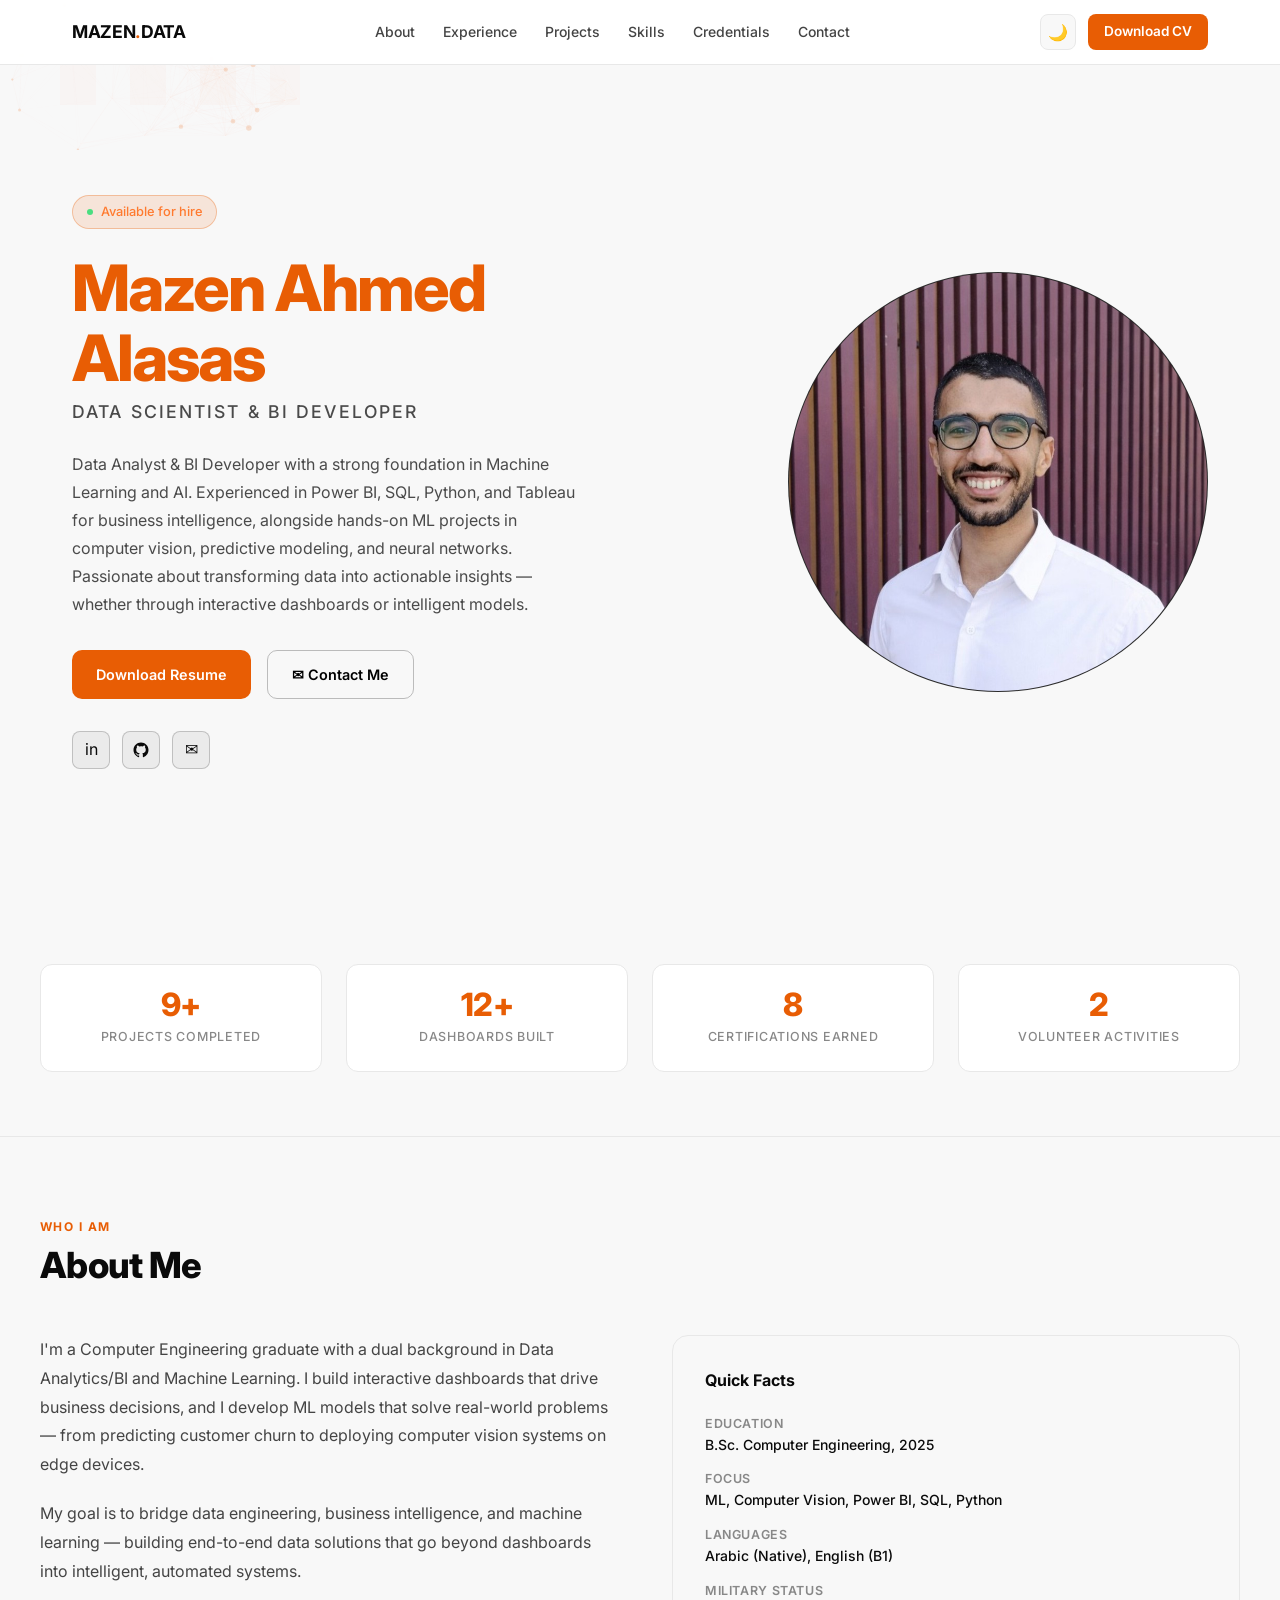
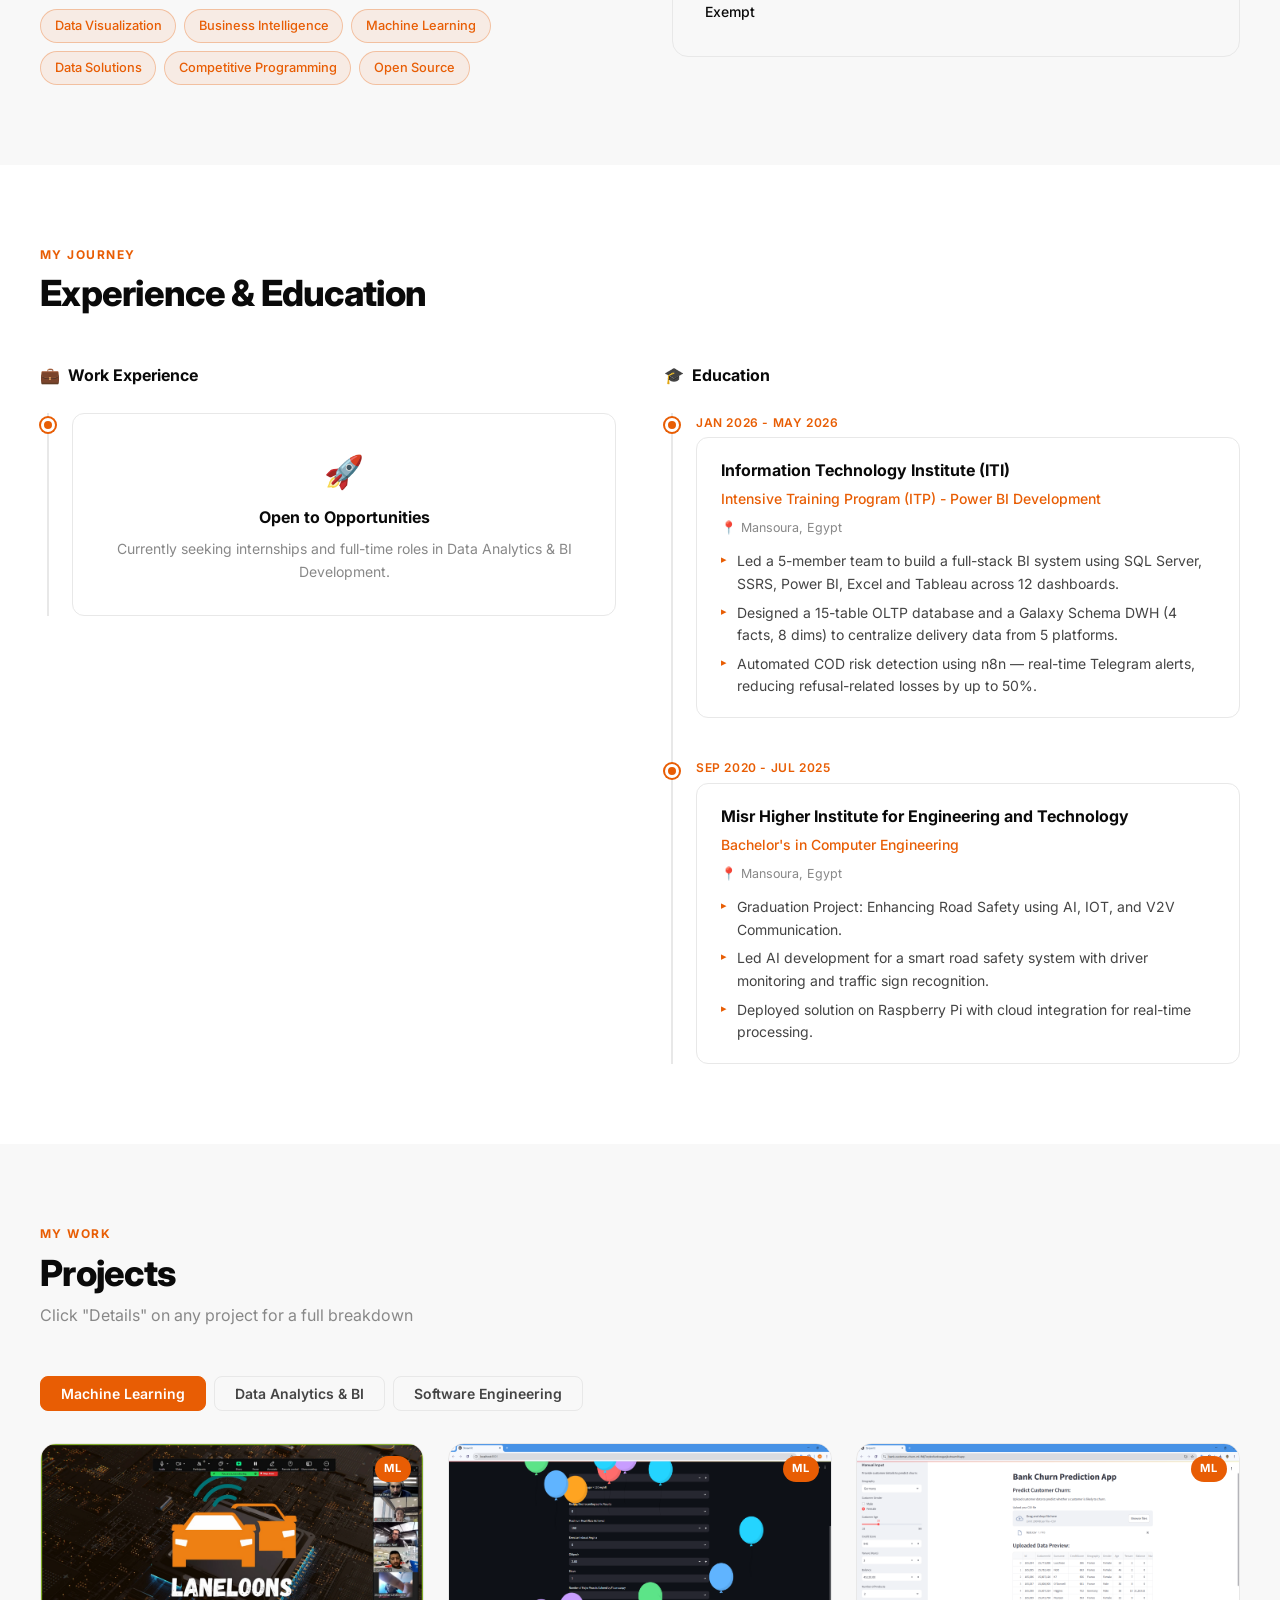
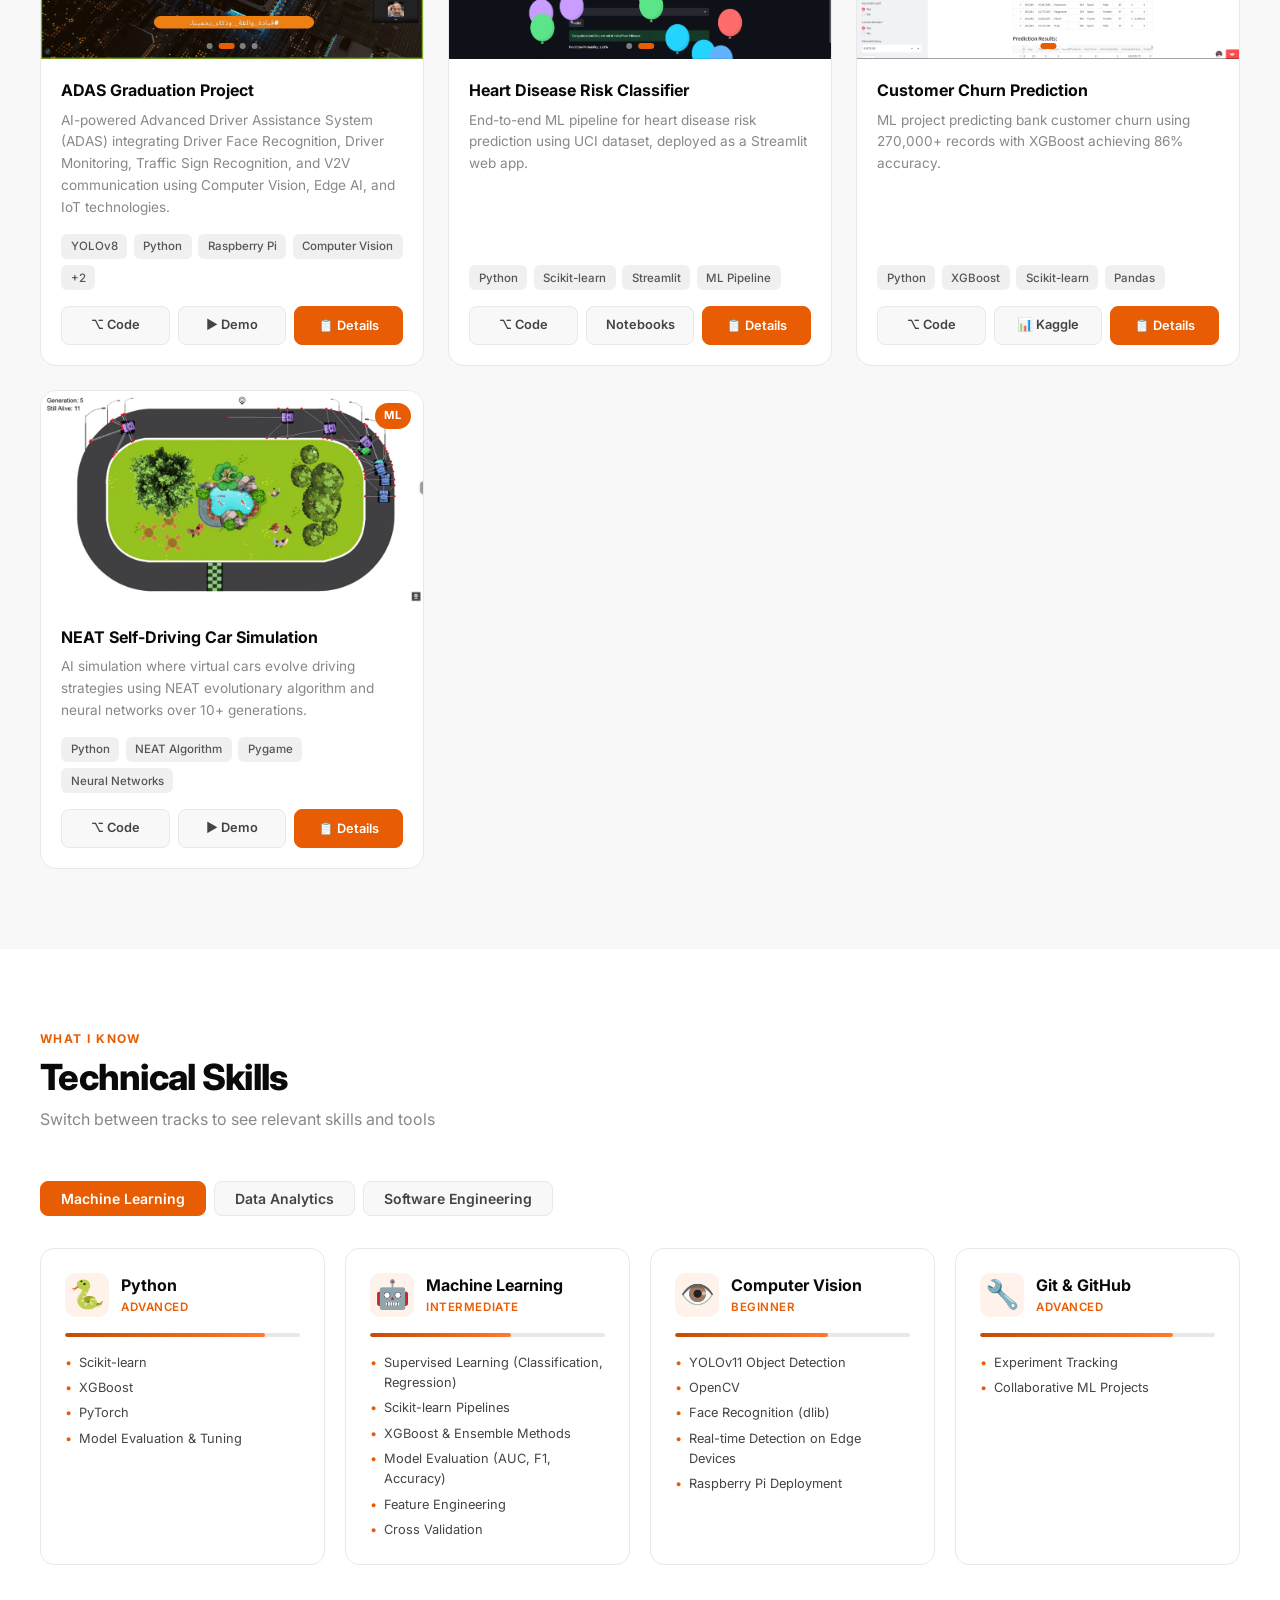
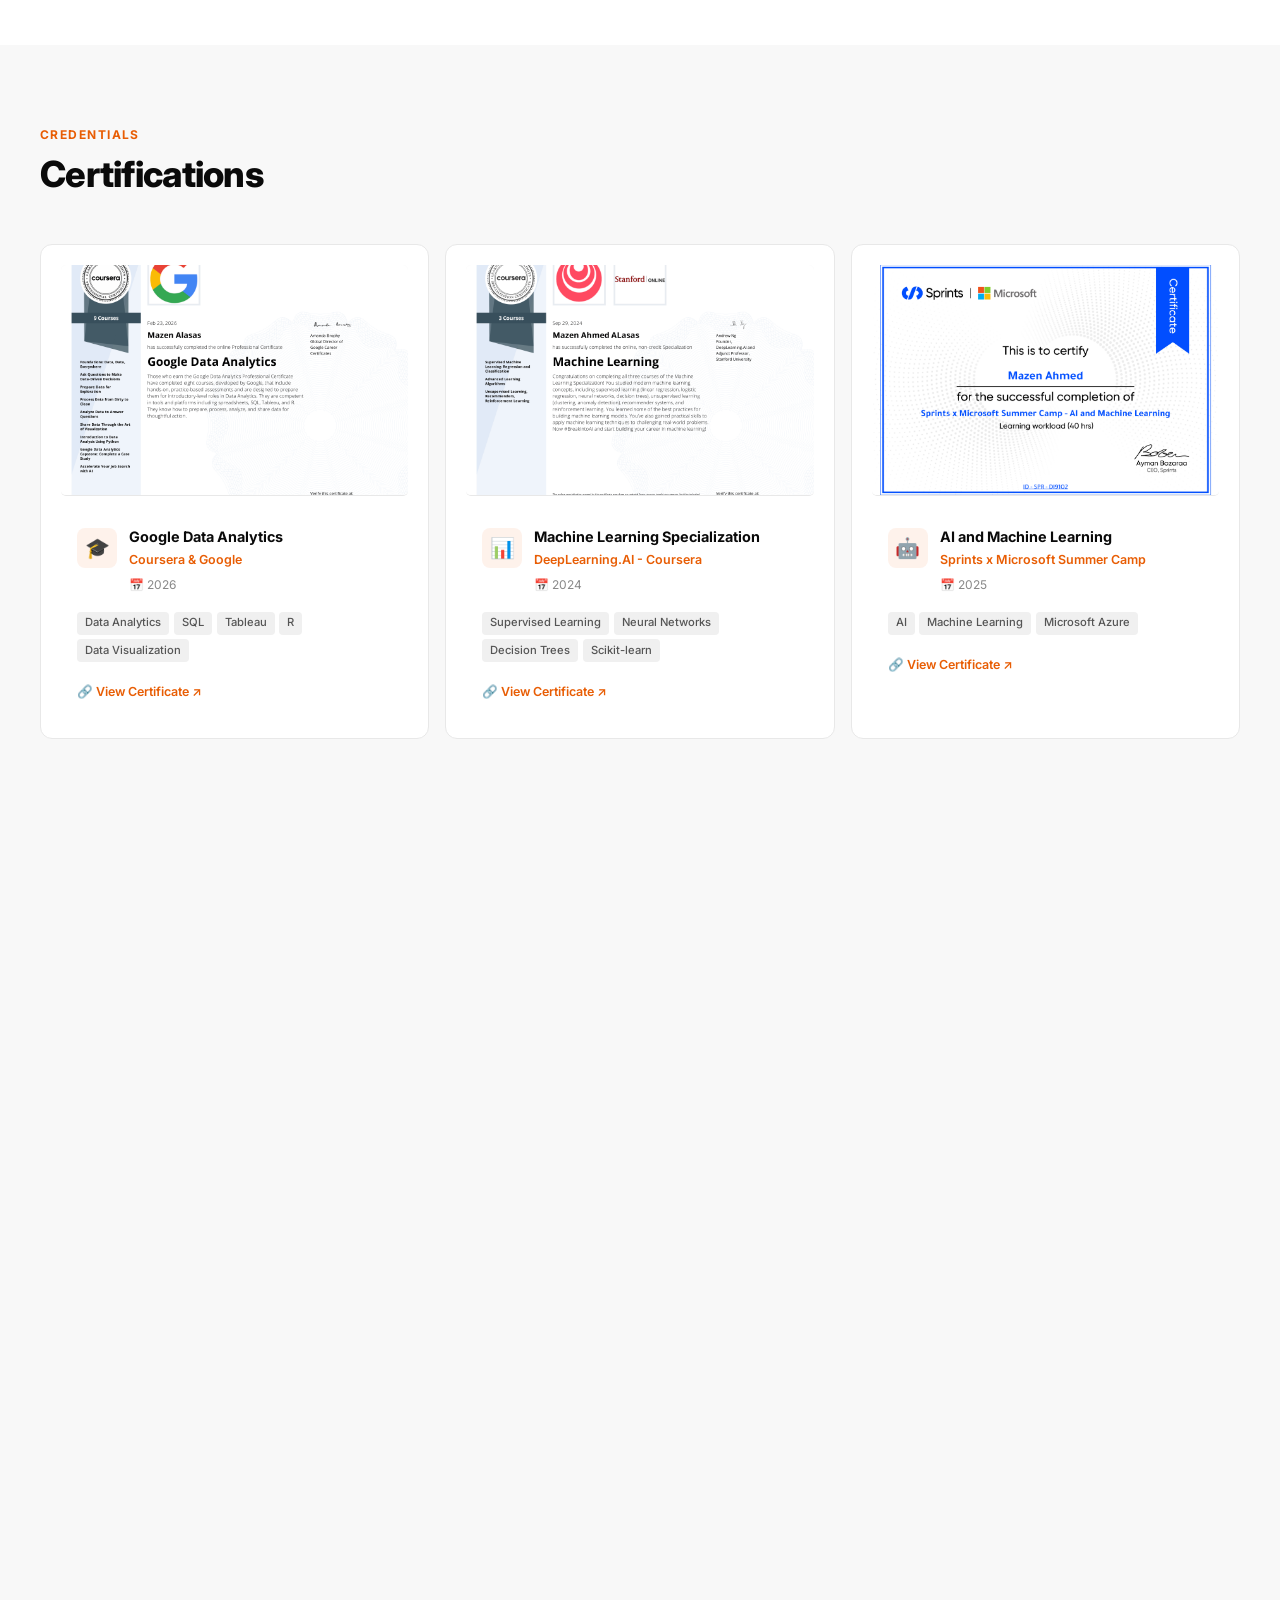
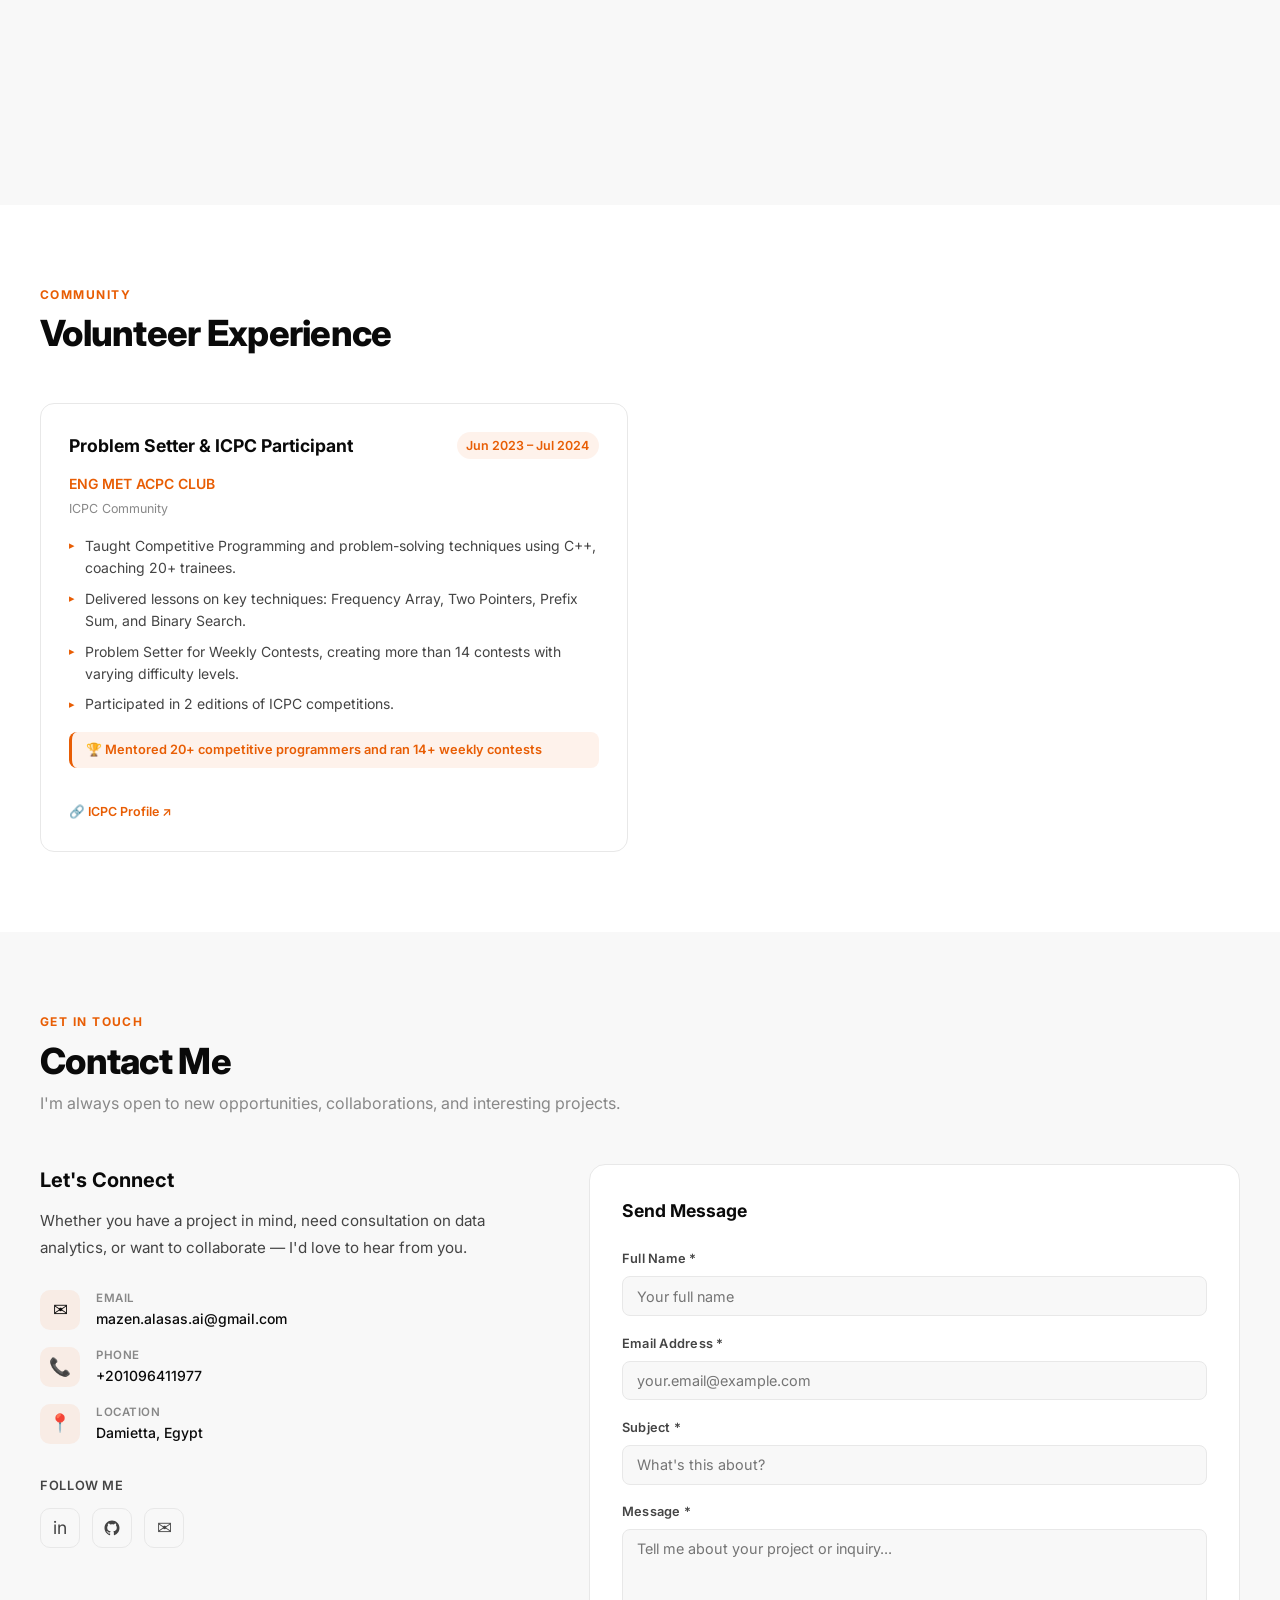
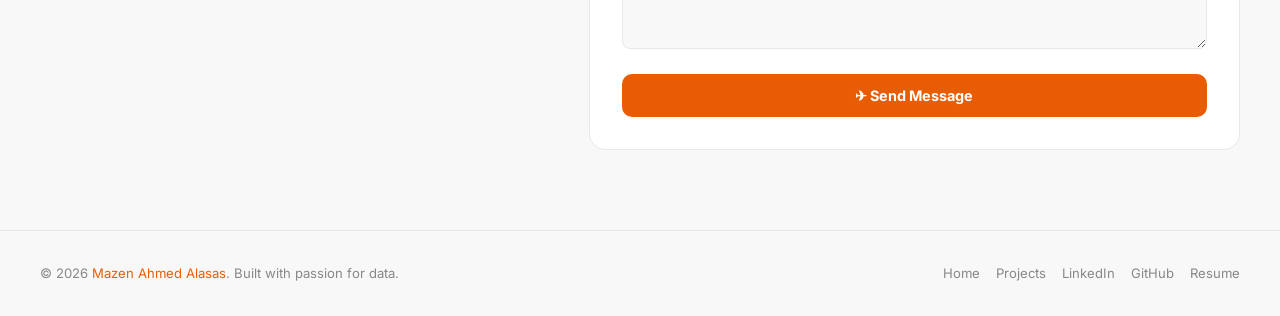
==== index.html @ 9280db44 "Initial portfolio" ====
<!DOCTYPE html>
<html lang="en">
<head>
  <meta charset="UTF-8">
  <meta name="viewport" content="width=device-width, initial-scale=1.0">
  <link rel="icon" type="image/png" href="assets/icon.png">
  <title>Mazen Alasas</title>
  <meta name="description" content="Portfolio of Mazen Ahmed Alasas – Data Analyst & BI Developer specializing in Power BI, SQL, Python and data visualization.">
  <link rel="preconnect" href="https://fonts.googleapis.com">
  <link href="https://fonts.googleapis.com/css2?family=Inter:wght@400;500;600;700;800&display=swap" rel="stylesheet">
  <link rel="stylesheet" href="css/style.css">
</head>
<body>

<!-- ===== NAVBAR ===== -->
<nav class="navbar">
  <div class="nav-inner">
    <a href="#home" class="nav-logo">MAZEN<span>.</span>DATA</a>
    <ul class="nav-links">
      <li><a href="#about">About</a></li>
      <li><a href="#experience">Experience</a></li>
      <li><a href="#projects">Projects</a></li>
      <li><a href="#skills">Skills</a></li>
      <li><a href="#certifications">Credentials</a></li>
      <li><a href="#contact">Contact</a></li>
    </ul>
    <div class="nav-right">
      <button class="theme-toggle" onclick="toggleTheme()" title="Toggle theme">
        <span id="theme-icon">🌙</span>
      </button>
      <a href="assets/Mazen_Alasas_CV.pdf" download class="btn-nav">Download CV</a>
      <button class="hamburger" id="hamburger" aria-label="Menu">
        <span></span><span></span><span></span>
      </button>
    </div>
  </div>
  <div class="mobile-nav" id="mobile-nav">
    <a href="#about" onclick="document.getElementById('mobile-nav').classList.remove('open')">About</a>
    <a href="#experience" onclick="document.getElementById('mobile-nav').classList.remove('open')">Experience</a>
    <a href="#projects" onclick="document.getElementById('mobile-nav').classList.remove('open')">Projects</a>
    <a href="#skills" onclick="document.getElementById('mobile-nav').classList.remove('open')">Skills</a>
    <a href="#certifications" onclick="document.getElementById('mobile-nav').classList.remove('open')">Credentials</a>
    <a href="#contact" onclick="document.getElementById('mobile-nav').classList.remove('open')">Contact</a>
  </div>
</nav>

<!-- ===== HERO ===== -->
<section id="home" class="hero">
  <canvas id="hero-canvas" class="hero-canvas"></canvas>
  <div class="hero-inner">
    <div class="hero-content">
      <div class="hero-badge">Available for hire</div>
      <h1 class="hero-name">
        <span id="hero-name-first">Mazen Ahmed</span><br>
        <span id="hero-name-last" style="color:var(--accent)">Alasas</span>
      </h1>
      <div class="hero-title" id="hero-title">Data Scientist & BI Developer</div>
      <p class="hero-desc" id="hero-desc"></p>
      <div class="hero-actions">
        <a href="assets/Mazen_Alasas_CV.pdf" download class="btn-primary" id="hero-cv-btn">
          Download Resume
        </a>
        <a href="#contact" class="btn-secondary">✉ Contact Me</a>
      </div>
      <div class="hero-socials">
        <a href="#" id="hero-linkedin" target="_blank" class="social-icon" title="LinkedIn">in</a>
        <a href="#" id="hero-github" target="_blank" class="social-icon" title="GitHub">
          <svg width="18" height="18" viewBox="0 0 24 24" fill="currentColor"><path d="M12 2C6.477 2 2 6.484 2 12.017c0 4.425 2.865 8.18 6.839 9.504.5.092.682-.217.682-.483 0-.237-.008-.868-.013-1.703-2.782.605-3.369-1.343-3.369-1.343-.454-1.158-1.11-1.466-1.11-1.466-.908-.62.069-.608.069-.608 1.003.07 1.531 1.032 1.531 1.032.892 1.53 2.341 1.088 2.91.832.092-.647.35-1.088.636-1.338-2.22-.253-4.555-1.113-4.555-4.951 0-1.093.39-1.988 1.029-2.688-.103-.253-.446-1.272.098-2.65 0 0 .84-.27 2.75 1.026A9.564 9.564 0 0112 6.844c.85.004 1.705.115 2.504.337 1.909-1.296 2.747-1.027 2.747-1.027.546 1.379.202 2.398.1 2.651.64.7 1.028 1.595 1.028 2.688 0 3.848-2.339 4.695-4.566 4.943.359.309.678.92.678 1.855 0 1.338-.012 2.419-.012 2.747 0 .268.18.58.688.482A10.019 10.019 0 0022 12.017C22 6.484 17.522 2 12 2z"/></svg>
        </a>
        <a href="#" id="hero-email" class="social-icon" title="Email">✉</a>
        <div class="social-location" style="display:none">📍 <span id="hero-location">Damietta, Egypt</span></div>
      </div>
    </div>

    <div class="hero-photo-wrap">
      <div class="hero-photo-frame">
        <!-- <img id="hero-photo-img" src="assets/profile.jpg" alt="Mazen Alasas" style="display:none"> -->
        <img id="hero-photo-img" src="assets/profile.jpg" alt="Mazen Alasas">
        <div class="hero-photo-placeholder" id="hero-photo-placeholder">
          <span>👤</span>
          <p>Add profile photo</p>
        </div>
      </div>
      <!-- <div class="hero-status-card"> -->
      <div class="hero-status-card" style="display:none">
        <div>
          <div class="hero-status-label">Currently</div>
          <div class="hero-status-text" id="hero-status-text">Building dashboards</div>
        </div>
        <div class="hero-status-icon">📊</div>
      </div>
    </div>
  </div>
</section>

<!-- ===== STATS ===== -->
<div class="stats-section">
  <div class="stats-grid" id="stats-grid"></div>
</div>

<!-- ===== ABOUT ===== -->
<section id="about" class="section">
  <div class="section-inner">
    <div class="section-header">
      <span class="section-eyebrow">Who I Am</span>
      <h2 class="section-title">About Me</h2>
    </div>
    <div class="about-grid">
      <div class="about-text fade-in">
        <p id="about-intro"></p>
        <p id="about-goals"></p>
        <div id="about-interests" class="about-interests"></div>
      </div>
      <div class="about-highlight fade-in">
        <div style="background:var(--bg-secondary);border:1px solid var(--border);border-radius:16px;padding:2rem;">
          <h3 style="font-size:1rem;font-weight:700;margin-bottom:1.25rem;color:var(--text-primary);">Quick Facts</h3>
          <div style="display:flex;flex-direction:column;gap:0.85rem;">
            <div style="display:flex;gap:0.75rem;align-items:center;">
              <!-- <span style="font-size:1.25rem;">🎓</span> -->
              <div>
                <div style="font-size:0.78rem;color:var(--text-muted);text-transform:uppercase;letter-spacing:0.05em;font-weight:600;">Education</div>
                <div style="font-size:0.875rem;color:var(--text-primary);font-weight:500;">B.Sc. Computer Engineering, 2025</div>
              </div>
            </div>
            <div style="display:flex;gap:0.75rem;align-items:center;">
              <!-- <span style="font-size:1.25rem;">💼</span> -->
              <div>
                <div style="font-size:0.78rem;color:var(--text-muted);text-transform:uppercase;letter-spacing:0.05em;font-weight:600;">Focus</div>
                <div style="font-size:0.875rem;color:var(--text-primary);font-weight:500;">ML, Computer Vision, Power BI, SQL, Python</div>
              </div>
            </div>
            <div style="display:flex;gap:0.75rem;align-items:center;">
              <!-- <span style="font-size:1.25rem;">🌐</span> -->
              <div>
                <div style="font-size:0.78rem;color:var(--text-muted);text-transform:uppercase;letter-spacing:0.05em;font-weight:600;">Languages</div>
                <div style="font-size:0.875rem;color:var(--text-primary);font-weight:500;">Arabic (Native), English (B1)</div>
              </div>
            </div>
            <div style="display:flex;gap:0.75rem;align-items:center;">
              <!-- <span style="font-size:1.25rem;">⚔️</span> -->
              <div>
                <div style="font-size:0.78rem;color:var(--text-muted);text-transform:uppercase;letter-spacing:0.05em;font-weight:600;">Military Status</div>
                <div style="font-size:0.875rem;color:var(--text-primary);font-weight:500;">Exempt</div>
              </div>
            </div>
          </div>
        </div>
      </div>
    </div>
  </div>
</section>

<!-- ===== EXPERIENCE & EDUCATION ===== -->
<section id="experience" class="section">
  <div class="section-inner">
    <div class="section-header">
      <span class="section-eyebrow">My Journey</span>
      <h2 class="section-title">Experience & Education</h2>
    </div>
    <div class="exp-edu-grid">
      <div>
        <h3 style="font-size:1rem;font-weight:700;color:var(--text-primary);margin-bottom:1.5rem;display:flex;align-items:center;gap:0.5rem;">
          <span style="color:var(--accent)">💼</span> Work Experience
        </h3>
        <div class="timeline" id="exp-timeline"></div>
      </div>
      <div>
        <h3 style="font-size:1rem;font-weight:700;color:var(--text-primary);margin-bottom:1.5rem;display:flex;align-items:center;gap:0.5rem;">
          <span style="color:var(--accent)">🎓</span> Education
        </h3>
        <div class="timeline" id="edu-timeline"></div>
      </div>
    </div>
  </div>
</section>

<!-- ===== PROJECTS ===== -->
<section id="projects" class="section">
  <div class="section-inner">
    <div class="section-header">
      <span class="section-eyebrow">My Work</span>
      <h2 class="section-title">Projects</h2>
      <p class="section-subtitle">Click "Details" on any project for a full breakdown</p>
    </div>
    <div id="project-tabs" class="project-tabs"></div>
    <div id="projects-grid" class="projects-grid"></div>
  </div>
</section>

<!-- ===== SKILLS ===== -->
<section id="skills" class="section">
  <div class="section-inner">
    <div class="section-header">
      <span class="section-eyebrow">What I Know</span>
      <h2 class="section-title">Technical Skills</h2>
      <p class="section-subtitle">Switch between tracks to see relevant skills and tools</p>
    </div>
    <div id="skill-tabs" class="skill-tabs"></div>
    <div id="skills-grid" class="skills-grid"></div>
  </div>
</section>

<!-- ===== CERTIFICATIONS ===== -->
<section id="certifications" class="section">
  <div class="section-inner">
    <div class="section-header">
      <span class="section-eyebrow">Credentials</span>
      <h2 class="section-title">Certifications</h2>
    </div>
    <div id="certs-grid" class="certs-grid"></div>
  </div>
</section>

<!-- ===== VOLUNTEERING ===== -->
<section id="volunteering" class="section">
  <div class="section-inner">
    <div class="section-header">
      <span class="section-eyebrow">Community</span>
      <h2 class="section-title">Volunteer Experience</h2>
    </div>
    <div id="volunteer-grid" class="volunteer-grid"></div>
  </div>
</section>

<!-- ===== CONTACT ===== -->
<section id="contact" class="section">
  <div class="section-inner">
    <div class="section-header">
      <span class="section-eyebrow">Get In Touch</span>
      <h2 class="section-title">Contact Me</h2>
      <p class="section-subtitle">I'm always open to new opportunities, collaborations, and interesting projects.</p>
    </div>
    <div class="contact-grid">
      <div class="contact-info fade-in">
        <h3>Let's Connect</h3>
        <p>Whether you have a project in mind, need consultation on data analytics, or want to collaborate — I'd love to hear from you.</p>
        <div class="contact-items">
          <div class="contact-item">
            <div class="contact-item-icon">✉</div>
            <div class="contact-item-text">
              <div class="contact-item-label">Email</div>
              <a href="#" id="contact-email-val" class="contact-item-value"></a>
            </div>
          </div>
          <div class="contact-item">
            <div class="contact-item-icon">📞</div>
            <div class="contact-item-text">
              <div class="contact-item-label">Phone</div>
              <div class="contact-item-value" id="contact-phone-val"></div>
            </div>
          </div>
          <div class="contact-item">
            <div class="contact-item-icon">📍</div>
            <div class="contact-item-text">
              <div class="contact-item-label">Location</div>
              <div class="contact-item-value" id="contact-location-val"></div>
            </div>
          </div>
        </div>
        <div style="margin-bottom:0.75rem;font-size:0.8rem;font-weight:600;color:var(--text-secondary);text-transform:uppercase;letter-spacing:0.05em;">Follow Me</div>
        <div class="contact-socials">
          <a href="#" id="contact-linkedin" target="_blank" class="contact-social-btn" title="LinkedIn">in</a>
          <a href="#" id="contact-github" target="_blank" class="contact-social-btn" title="GitHub">
            <svg width="18" height="18" viewBox="0 0 24 24" fill="currentColor"><path d="M12 2C6.477 2 2 6.484 2 12.017c0 4.425 2.865 8.18 6.839 9.504.5.092.682-.217.682-.483 0-.237-.008-.868-.013-1.703-2.782.605-3.369-1.343-3.369-1.343-.454-1.158-1.11-1.466-1.11-1.466-.908-.62.069-.608.069-.608 1.003.07 1.531 1.032 1.531 1.032.892 1.53 2.341 1.088 2.91.832.092-.647.35-1.088.636-1.338-2.22-.253-4.555-1.113-4.555-4.951 0-1.093.39-1.988 1.029-2.688-.103-.253-.446-1.272.098-2.65 0 0 .84-.27 2.75 1.026A9.564 9.564 0 0112 6.844c.85.004 1.705.115 2.504.337 1.909-1.296 2.747-1.027 2.747-1.027.546 1.379.202 2.398.1 2.651.64.7 1.028 1.595 1.028 2.688 0 3.848-2.339 4.695-4.566 4.943.359.309.678.92.678 1.855 0 1.338-.012 2.419-.012 2.747 0 .268.18.58.688.482A10.019 10.019 0 0022 12.017C22 6.484 17.522 2 12 2z"/></svg>
          </a>
          <a href="#" id="contact-email-icon" class="contact-social-btn" title="Email">✉</a>
        </div>
      </div>

      <div class="contact-form fade-in">
        <h3>Send Message</h3>
        <form id="contact-form" action="https://formspree.io/f/YOUR_FORM_ID" method="POST">
          <div class="form-group">
            <label class="form-label">Full Name *</label>
            <input type="text" name="name" class="form-input" placeholder="Your full name" required>
          </div>
          <div class="form-group">
            <label class="form-label">Email Address *</label>
            <input type="email" name="email" class="form-input" placeholder="your.email@example.com" required>
          </div>
          <div class="form-group">
            <label class="form-label">Subject *</label>
            <input type="text" name="subject" class="form-input" placeholder="What's this about?" required>
          </div>
          <div class="form-group">
            <label class="form-label">Message *</label>
            <textarea name="message" class="form-textarea" placeholder="Tell me about your project or inquiry..." required></textarea>
          </div>
          <button type="submit" class="btn-submit">✈ Send Message</button>
        </form>
      </div>
    </div>
  </div>
</section>

<!-- ===== FOOTER ===== -->
<footer class="footer">
  <div class="footer-inner">
    <div class="footer-copy">
      © 2026 <span id="footer-name">Mazen Ahmed Alasas</span>. Built with passion for data.
    </div>
    <div class="footer-links">
      <a href="#home">Home</a>
      <a href="#projects">Projects</a>
      <a href="#" id="footer-linkedin" target="_blank">LinkedIn</a>
      <a href="#" id="footer-github" target="_blank">GitHub</a>
      <a href="#" id="footer-cv" download>Resume</a>
    </div>
  </div>
</footer>

<script src="js/main.js"></script>
</body>
</html>
---- css/style.css ----
/* ===== CSS VARIABLES ===== */
:root {
  --bg: #ffffff;
  --bg-secondary: #f8f8f8;
  --bg-card: #ffffff;
  --text-primary: #0a0a0a;
  --text-secondary: #444444;
  --text-muted: #888888;
  --accent: #e85d04;
  --accent-dark: #c44d03;
  --accent-light: #ff7a2f;
  --accent-subtle: rgba(232, 93, 4, 0.08);
  --accent-subtle2: rgba(232, 93, 4, 0.15);
  --border: #e8e8e8;
  --border-accent: rgba(232, 93, 4, 0.3);
  --shadow: rgba(0,0,0,0.08);
  --shadow-hover: rgba(232, 93, 4, 0.15);
  --nav-bg: rgba(255,255,255,0.95);
  --timeline-line: #e8e8e8;
  --tag-bg: #f0f0f0;
  --tag-text: #555;
  --hero-bg: #f8f8f8;
  --hero-text: #000000;
  --hero-subtext: rgba(0, 0, 0, 0.7);
  --code-bg: #f5f5f5;
}

[data-theme="dark"] {
  --bg: #0d0d0d;
  --bg-secondary: #141414;
  --bg-card: #1a1a1a;
  --text-primary: #f0f0f0;
  --text-secondary: #b0b0b0;
  --text-muted: #666;
  --accent: #ff7a2f;
  --accent-dark: #e85d04;
  --accent-light: #ff9a5f;
  --accent-subtle: rgba(255, 122, 47, 0.08);
  --accent-subtle2: rgba(255, 122, 47, 0.18);
  --border: #2a2a2a;
  --border-accent: rgba(255, 122, 47, 0.3);
  --shadow: rgba(0,0,0,0.4);
  --shadow-hover: rgba(255, 122, 47, 0.2);
  --nav-bg: rgba(13,13,13,0.97);
  --timeline-line: #2a2a2a;
  --tag-bg: #222;
  --tag-text: #aaa;
  --hero-bg: #080808;
  --hero-text: #ffffff;
  --hero-subtext: rgba(255,255,255,0.7);
  --code-bg: #1e1e1e;
}

/* ===== RESET & BASE ===== */
*, *::before, *::after { box-sizing: border-box; margin: 0; padding: 0; }

html { scroll-behavior: smooth; font-size: 16px; }

body {
  font-family: 'Inter', -apple-system, BlinkMacSystemFont, 'Segoe UI', sans-serif;
  background: var(--bg);
  color: var(--text-primary);
  line-height: 1.6;
  transition: background 0.3s ease, color 0.3s ease;
  overflow-x: hidden;
}

a { color: inherit; text-decoration: none; }
img { max-width: 100%; height: auto; }
button { cursor: pointer; border: none; background: none; font-family: inherit; }

/* ===== SCROLLBAR ===== */
::-webkit-scrollbar { width: 6px; }
::-webkit-scrollbar-track { background: var(--bg-secondary); }
::-webkit-scrollbar-thumb { background: var(--accent); border-radius: 3px; }

/* ===== NAVBAR ===== */
.navbar {
  position: fixed;
  top: 0; left: 0; right: 0;
  z-index: 1000;
  background: var(--nav-bg);
  backdrop-filter: blur(12px);
  border-bottom: 1px solid var(--border);
  transition: all 0.3s ease;
}

.nav-inner {
  max-width: 1200px;
  margin: 0 auto;
  padding: 0 2rem;
  height: 64px;
  display: flex;
  align-items: center;
  justify-content: space-between;
}

.nav-logo {
  font-size: 1.1rem;
  font-weight: 700;
  letter-spacing: -0.02em;
  color: var(--text-primary);
}

.nav-logo span { color: var(--accent); }

.nav-links {
  display: flex;
  gap: 0.25rem;
  list-style: none;
}

.nav-links a {
  padding: 0.4rem 0.75rem;
  font-size: 0.875rem;
  font-weight: 500;
  color: var(--text-secondary);
  border-radius: 6px;
  transition: all 0.2s;
}

.nav-links a:hover,
.nav-links a.active {
  color: var(--accent);
  background: var(--accent-subtle);
}

.nav-right {
  display: flex;
  align-items: center;
  gap: 0.75rem;
}

.btn-nav {
  padding: 0.45rem 1rem;
  background: var(--accent);
  color: white;
  font-size: 0.85rem;
  font-weight: 600;
  border-radius: 8px;
  transition: all 0.2s;
}

.btn-nav:hover { background: var(--accent-dark); transform: translateY(-1px); }

.theme-toggle {
  width: 36px; height: 36px;
  border-radius: 8px;
  border: 1px solid var(--border);
  display: flex; align-items: center; justify-content: center;
  font-size: 1rem;
  color: var(--text-secondary);
  background: var(--bg-secondary);
  transition: all 0.2s;
}
.theme-toggle:hover { border-color: var(--accent); color: var(--accent); }

.hamburger {
  display: none;
  flex-direction: column;
  gap: 5px;
  width: 36px; height: 36px;
  align-items: center;
  justify-content: center;
}
.hamburger span {
  display: block;
  width: 22px; height: 2px;
  background: var(--text-primary);
  border-radius: 2px;
  transition: all 0.3s;
}

/* Mobile nav */
.mobile-nav {
  display: none;
  background: var(--nav-bg);
  border-bottom: 1px solid var(--border);
  padding: 1rem 2rem;
}
.mobile-nav.open { display: block; }
.mobile-nav a {
  display: block;
  padding: 0.6rem 0;
  font-size: 0.95rem;
  font-weight: 500;
  color: var(--text-secondary);
  border-bottom: 1px solid var(--border);
}
.mobile-nav a:last-child { border-bottom: none; }

/* ===== HERO ===== */
.hero {
  min-height: 100vh;
  background: var(--hero-bg);
  position: relative;
  display: flex;
  align-items: center;
  overflow: hidden;
  padding-top: 64px;
}

.hero-canvas {
  position: absolute;
  inset: 0;
  opacity: 0.35;
}

.hero-inner {
  position: relative;
  z-index: 2;
  max-width: 1200px;
  margin: 0 auto;
  padding: 4rem 2rem;
  display: grid;
  grid-template-columns: 1fr 420px;
  gap: 4rem;
  align-items: center;
  width: 100%;
}

.hero-badge {
  display: inline-flex;
  align-items: center;
  gap: 0.5rem;
  background: rgba(232, 93, 4, 0.12);
  border: 1px solid rgba(232, 93, 4, 0.3);
  color: var(--accent-light);
  font-size: 0.8rem;
  font-weight: 500;
  padding: 0.35rem 0.85rem;
  border-radius: 100px;
  margin-bottom: 1.5rem;
  width: fit-content;
}
.hero-badge::before {
  content: '';
  width: 6px; height: 6px;
  background: #4ade80;
  border-radius: 50%;
  animation: pulse 2s infinite;
}
@keyframes pulse {
  0%, 100% { opacity: 1; }
  50% { opacity: 0.4; }
}

.hero-name {
  font-size: clamp(2.5rem, 5vw, 4rem);
  font-weight: 800;
  letter-spacing: -0.03em;
  line-height: 1.1;
  color: var(--hero-text);
  margin-bottom: 0.25rem;
}
.hero-name span { color: var(--accent); }

.hero-title {
  font-size: clamp(0.9rem, 2vw, 1.1rem);
  letter-spacing: 0.12em;
  text-transform: uppercase;
  color: var(--hero-subtext);
  font-weight: 500;
  margin-bottom: 1.5rem;
}

.hero-desc {
  font-size: 1rem;
  line-height: 1.75;
  color: var(--hero-subtext);
  max-width: 520px;
  margin-bottom: 2rem;
}

.hero-actions {
  display: flex;
  gap: 1rem;
  flex-wrap: wrap;
  margin-bottom: 2rem;
}

.btn-primary {
  padding: 0.75rem 1.5rem;
  background: var(--accent);
  color: white;
  font-size: 0.9rem;
  font-weight: 600;
  border-radius: 10px;
  display: inline-flex;
  align-items: center;
  gap: 0.5rem;
  transition: all 0.25s;
}
.btn-primary:hover { background: var(--accent-dark); transform: translateY(-2px); box-shadow: 0 8px 24px rgba(232,93,4,0.3); }

.btn-secondary {
  padding: 0.75rem 1.5rem;
  background: transparent;
  color: var(--hero-text);
  font-size: 0.9rem;
  font-weight: 600;
  border-radius: 10px;
  border: 1px solid rgba(128,128,128,0.5);
  display: inline-flex;
  align-items: center;
  gap: 0.5rem;
  transition: all 0.25s;
}
.btn-secondary:hover { border-color: var(--accent); color: var(--accent); transform: translateY(-2px); }

.hero-socials {
  display: flex;
  align-items: center;
  gap: 0.75rem;
}

.social-icon {
  width: 38px; height: 38px;
  border-radius: 8px;
  border: 1px solid rgba(128,128,128,0.4);
  display: flex; align-items: center; justify-content: center;
  font-size: 1rem;
  color: var(--text-primary);
  background: rgba(128,128,128,0.1);
  transition: all 0.2s;
}
.social-icon:hover { border-color: var(--accent); color: var(--accent); background: var(--accent-subtle); }

.social-location {
  font-size: 0.82rem;
  color: rgba(255,255,255,0.45);
  display: flex;
  align-items: center;
  gap: 0.3rem;
  margin-left: 0.5rem;
}

/* Hero Photo */
.hero-photo-wrap {
  position: relative;
}

.hero-photo-frame {
  position: relative;
  border-radius: 360px;
  overflow: hidden;
  /* aspect-ratio: 3/4; */
  aspect-ratio: 1/1;
  background: #1a1a1a;
  border: 1px solid rgba(255,255,255,0.08);
}

.hero-photo-frame img {
  width: 100%;
  height: 100%;
  object-fit: cover;
  object-position: top;
}

.hero-photo-placeholder {
  width: 100%;
  height: 100%;
  display: flex;
  flex-direction: column;
  align-items: center;
  justify-content: center;
  color: rgba(255,255,255,0.2);
  font-size: 4rem;
  gap: 1rem;
}

.hero-photo-placeholder p {
  font-size: 0.85rem;
  letter-spacing: 0.05em;
}

.hero-status-card {
  position: absolute;
  bottom: 1.5rem;
  left: 1rem;
  right: 1rem;
  background: rgba(15,15,15,0.9);
  backdrop-filter: blur(12px);
  border: 1px solid rgba(255,255,255,0.08);
  border-radius: 12px;
  padding: 0.85rem 1rem;
  display: flex;
  align-items: center;
  gap: 0.75rem;
}
.hero-status-label {
  font-size: 0.7rem;
  text-transform: uppercase;
  letter-spacing: 0.08em;
  color: rgba(255,255,255,0.35);
}
.hero-status-text {
  font-size: 0.9rem;
  font-weight: 600;
  color: white;
}
.hero-status-icon {
  margin-left: auto;
  font-size: 1.1rem;
}

/* ===== STATS SECTION ===== */
.stats-section {
  background: var(--bg-secondary);
  padding: 4rem 2rem;
  border-bottom: 1px solid var(--border);
}

.stats-grid {
  max-width: 1200px;
  margin: 0 auto;
  display: grid;
  grid-template-columns: repeat(4, 1fr);
  gap: 1.5rem;
}

.stat-card {
  text-align: center;
  padding: 1.5rem;
  border-radius: 12px;
  background: var(--bg-card);
  border: 1px solid var(--border);
  transition: all 0.3s ease;
}
.stat-card:hover {
  border-color: var(--border-accent);
  transform: translateY(-4px);
  box-shadow: 0 8px 24px var(--shadow-hover);
}
.stat-value {
  font-size: 2rem;
  font-weight: 800;
  color: var(--accent);
  letter-spacing: -0.02em;
  line-height: 1;
  margin-bottom: 0.35rem;
}
.stat-label {
  font-size: 0.78rem;
  color: var(--text-muted);
  text-transform: uppercase;
  letter-spacing: 0.06em;
  font-weight: 500;
}

/* ===== SECTIONS COMMON ===== */
.section {
  padding: 5rem 2rem;
}

.section-inner {
  max-width: 1200px;
  margin: 0 auto;
}

.section-header {
  margin-bottom: 3rem;
}

.section-eyebrow {
  font-size: 0.75rem;
  font-weight: 700;
  letter-spacing: 0.12em;
  text-transform: uppercase;
  color: var(--accent);
  margin-bottom: 0.5rem;
  display: block;
}

.section-title {
  font-size: clamp(1.75rem, 3vw, 2.25rem);
  font-weight: 800;
  letter-spacing: -0.02em;
  color: var(--text-primary);
  line-height: 1.2;
}

.section-subtitle {
  font-size: 1rem;
  color: var(--text-muted);
  margin-top: 0.5rem;
}

/* ===== ABOUT ===== */
.about-grid {
  display: grid;
  grid-template-columns: 1fr 1fr;
  gap: 4rem;
  align-items: start;
}

.about-text p {
  font-size: 1rem;
  line-height: 1.8;
  color: var(--text-secondary);
  margin-bottom: 1.25rem;
}

.about-interests {
  display: flex;
  flex-wrap: wrap;
  gap: 0.5rem;
  margin-top: 1.5rem;
}

.interest-tag {
  padding: 0.35rem 0.85rem;
  background: var(--accent-subtle);
  border: 1px solid var(--border-accent);
  color: var(--accent);
  border-radius: 100px;
  font-size: 0.8rem;
  font-weight: 500;
}

/* ===== TIMELINE ===== */
.timeline {
  position: relative;
  padding-left: 2rem;
}

.timeline::before {
  content: '';
  position: absolute;
  left: 0.45rem;
  top: 0; bottom: 0;
  width: 2px;
  background: var(--timeline-line);
}

.timeline-item {
  position: relative;
  padding-bottom: 2.5rem;
  opacity: 0;
  transform: translateX(-20px);
  transition: all 0.5s ease;
}
.timeline-item.visible {
  opacity: 1;
  transform: translateX(0);
}
.timeline-item:last-child { padding-bottom: 0; }

.timeline-dot {
  position: absolute;
  left: -1.96rem;
  top: 0.35rem;
  width: 14px; height: 14px;
  border-radius: 50%;
  background: var(--accent);
  border: 3px solid var(--bg);
  box-shadow: 0 0 0 2px var(--accent);
}

.timeline-period {
  font-size: 0.75rem;
  font-weight: 600;
  color: var(--accent);
  letter-spacing: 0.05em;
  text-transform: uppercase;
  margin-bottom: 0.35rem;
}

.timeline-card {
  background: var(--bg-card);
  border: 1px solid var(--border);
  border-radius: 12px;
  padding: 1.25rem 1.5rem;
  transition: all 0.2s;
}
.timeline-card:hover {
  border-color: var(--border-accent);
  box-shadow: 0 4px 16px var(--shadow-hover);
}

.timeline-card h3 {
  font-size: 1rem;
  font-weight: 700;
  color: var(--text-primary);
  margin-bottom: 0.25rem;
}
.timeline-card h4 {
  font-size: 0.875rem;
  font-weight: 500;
  color: var(--accent);
  margin-bottom: 0.5rem;
}
.timeline-meta {
  font-size: 0.78rem;
  color: var(--text-muted);
  margin-bottom: 0.75rem;
  display: flex;
  align-items: center;
  gap: 0.5rem;
}
.timeline-card ul {
  list-style: none;
  display: flex;
  flex-direction: column;
  gap: 0.4rem;
}
.timeline-card ul li {
  font-size: 0.875rem;
  color: var(--text-secondary);
  padding-left: 1rem;
  position: relative;
}
.timeline-card ul li::before {
  content: '▸';
  position: absolute;
  left: 0;
  color: var(--accent);
  font-size: 0.7rem;
  top: 0.1em;
}

/* ===== SKILLS ===== */
.skill-tabs {
  display: flex;
  gap: 0.5rem;
  margin-bottom: 2rem;
  flex-wrap: wrap;
}

.skill-tab {
  padding: 0.5rem 1.25rem;
  border-radius: 8px;
  font-size: 0.875rem;
  font-weight: 600;
  border: 1px solid var(--border);
  color: var(--text-secondary);
  background: var(--bg-secondary);
  transition: all 0.2s;
}
.skill-tab:hover { border-color: var(--accent); color: var(--accent); }
.skill-tab.active {
  background: var(--accent);
  color: white;
  border-color: var(--accent);
}

.skills-grid {
  display: grid;
  grid-template-columns: repeat(auto-fill, minmax(280px, 1fr));
  gap: 1.25rem;
}

.skill-card {
  background: var(--bg-card);
  border: 1px solid var(--border);
  border-radius: 14px;
  padding: 1.5rem;
  transition: all 0.25s;
  position: relative;
  overflow: hidden;
}
.skill-card::before {
  content: '';
  position: absolute;
  top: 0; left: 0;
  width: 3px; height: 0;
  background: var(--accent);
  border-radius: 0 0 3px 0;
  transition: height 0.3s;
}
.skill-card:hover {
  border-color: var(--border-accent);
  box-shadow: 0 8px 24px var(--shadow-hover);
  transform: translateY(-3px);
}
.skill-card:hover::before { height: 100%; }

.skill-card-header {
  display: flex;
  align-items: center;
  gap: 0.75rem;
  margin-bottom: 1rem;
}
.skill-icon {
  font-size: 1.75rem;
  width: 44px; height: 44px;
  display: flex; align-items: center; justify-content: center;
  background: var(--accent-subtle);
  border-radius: 10px;
}
.skill-info h3 {
  font-size: 1rem;
  font-weight: 700;
  color: var(--text-primary);
}
.skill-level {
  font-size: 0.72rem;
  color: var(--accent);
  font-weight: 600;
  text-transform: uppercase;
  letter-spacing: 0.05em;
}

.skill-bar {
  height: 4px;
  background: var(--border);
  border-radius: 2px;
  overflow: hidden;
  margin-bottom: 1rem;
}
.skill-bar-fill {
  height: 100%;
  background: linear-gradient(90deg, var(--accent-dark), var(--accent-light));
  border-radius: 2px;
  width: 0;
  transition: width 1s ease;
}

.skill-details {
  list-style: none;
  display: flex;
  flex-direction: column;
  gap: 0.3rem;
}
.skill-details li {
  font-size: 0.8rem;
  color: var(--text-secondary);
  padding-left: 0.85rem;
  position: relative;
}
.skill-details li::before {
  content: '•';
  position: absolute;
  left: 0;
  color: var(--accent);
}

/* ===== PROJECTS ===== */
.project-tabs {
  display: flex;
  gap: 0.5rem;
  margin-bottom: 2rem;
  flex-wrap: wrap;
}

.project-tab {
  padding: 0.5rem 1.25rem;
  border-radius: 8px;
  font-size: 0.875rem;
  font-weight: 600;
  border: 1px solid var(--border);
  color: var(--text-secondary);
  background: var(--bg-secondary);
  transition: all 0.2s;
}
.project-tab:hover { border-color: var(--accent); color: var(--accent); }
.project-tab.active {
  background: var(--accent);
  color: white;
  border-color: var(--accent);
}

.projects-grid {
  display: grid;
  grid-template-columns: repeat(auto-fill, minmax(340px, 1fr));
  gap: 1.5rem;
}

.project-card {
  background: var(--bg-card);
  border: 1px solid var(--border);
  border-radius: 16px;
  overflow: hidden;
  transition: all 0.25s;
  display: flex;
  flex-direction: column;
}
.project-card:hover {
  border-color: var(--border-accent);
  transform: translateY(-4px);
  box-shadow: 0 12px 32px var(--shadow-hover);
}

.project-thumb {
  width: 100%;
  aspect-ratio: 16/9;
  background: linear-gradient(135deg, var(--accent-subtle2), var(--bg-secondary));
  position: relative;
  overflow: hidden;
  display: flex;
  align-items: center;
  justify-content: center;
}
.project-thumb img {
  width: 100%; height: 100%;
  object-fit: cover;
  transition: transform 0.4s ease;
}
/* .project-card:hover .project-thumb img { 
  transform: scale(1.5); 
} */

/* Auto-rotating slideshow */
.project-slide {
  position: absolute;
  inset: 0;
  width: 100%; height: 100%;
  object-fit: cover;
  opacity: 0;
  transition: opacity 0.8s ease;
}
.project-slide.active {
  opacity: 1;
}

.project-slide-dots {
  position: absolute;
  bottom: 0.65rem;
  left: 50%;
  transform: translateX(-50%);
  display: flex;
  gap: 0.35rem;
  z-index: 2;
}
.project-slide-dot {
  width: 6px; height: 6px;
  border-radius: 50%;
  background: rgba(255,255,255,0.45);
  transition: all 0.3s ease;
}
.project-slide-dot.active {
  background: var(--accent);
  width: 16px;
  border-radius: 3px;
}
.project-thumb-placeholder {
  font-size: 3rem;
  opacity: 0.3;
}
.project-category-badge {
  position: absolute;
  top: 0.75rem;
  right: 0.75rem;
  background: var(--accent);
  color: white;
  font-size: 0.7rem;
  font-weight: 700;
  padding: 0.25rem 0.6rem;
  border-radius: 100px;
  text-transform: uppercase;
  letter-spacing: 0.05em;
}

.project-body {
  padding: 1.25rem;
  flex: 1;
  display: flex;
  flex-direction: column;
}
.project-body h3 {
  font-size: 1rem;
  font-weight: 700;
  color: var(--text-primary);
  margin-bottom: 0.5rem;
  line-height: 1.4;
}
.project-brief {
  font-size: 0.85rem;
  color: var(--text-muted);
  line-height: 1.6;
  margin-bottom: 1rem;
  flex: 1;
}

.project-tags {
  display: flex;
  flex-wrap: wrap;
  gap: 0.4rem;
  margin-bottom: 1rem;
}
.project-tag {
  padding: 0.2rem 0.6rem;
  background: var(--tag-bg);
  color: var(--tag-text);
  border-radius: 6px;
  font-size: 0.72rem;
  font-weight: 500;
}

.project-actions {
  display: flex;
  gap: 0.5rem;
  flex-wrap: wrap;
}

.btn-project {
  flex: 1;
  min-width: 80px;
  padding: 0.5rem 0.75rem;
  border-radius: 8px;
  font-size: 0.8rem;
  font-weight: 600;
  text-align: center;
  border: 1px solid var(--border);
  color: var(--text-secondary);
  background: var(--bg-secondary);
  transition: all 0.2s;
  display: inline-flex;
  align-items: center;
  justify-content: center;
  gap: 0.3rem;
}
.btn-project:hover { border-color: var(--accent); color: var(--accent); background: var(--accent-subtle); }
.btn-project.btn-details {
  background: var(--accent);
  color: white;
  border-color: var(--accent);
}
.btn-project.btn-details:hover { background: var(--accent-dark); }

/* ===== EXPERIENCE / EDUCATION TIMELINE ===== */
.exp-edu-grid {
  display: grid;
  grid-template-columns: 1fr 1fr;
  gap: 3rem;
}

/* ===== CERTIFICATIONS ===== */
.certs-grid {
  display: grid;
  grid-template-columns: repeat(auto-fill, minmax(300px, 1fr));
  gap: 1rem;
}

.cert-card {
  background: var(--bg-card);
  border: 1px solid var(--border);
  border-radius: 12px;
  padding: 1.25rem;
  display: flex;
  gap: 1rem;
  align-items: flex-start;
  transition: all 0.2s;
  flex-direction: column;
}
.cert-card:hover {
  border-color: var(--border-accent);
  box-shadow: 0 4px 16px var(--shadow-hover);
}

.cert-icon {
  width: 40px; height: 40px;
  border-radius: 8px;
  background: var(--accent-subtle);
  display: flex; align-items: center; justify-content: center;
  font-size: 1.25rem;
  flex-shrink: 0;
}
.cert-info h3 {
  font-size: 0.9rem;
  font-weight: 700;
  color: var(--text-primary);
  margin-bottom: 0.2rem;
  line-height: 1.3;
}
.cert-issuer {
  font-size: 0.78rem;
  color: var(--accent);
  font-weight: 600;
  margin-bottom: 0.3rem;
}
.cert-date {
  font-size: 0.75rem;
  color: var(--text-muted);
  margin-bottom: 0.6rem;
}
.cert-skills-wrap {
  display: flex;
  flex-wrap: wrap;
  gap: 0.3rem;
  margin-bottom: 0.75rem;
}
.cert-skill {
  padding: 0.15rem 0.5rem;
  background: var(--tag-bg);
  color: var(--tag-text);
  border-radius: 4px;
  font-size: 0.7rem;
  font-weight: 500;
}
.cert-link {
  font-size: 0.78rem;
  color: var(--accent);
  font-weight: 600;
  display: inline-flex;
  align-items: center;
  gap: 0.25rem;
  transition: opacity 0.2s;
}
.cert-link:hover { opacity: 0.7; }

.cert-img-wrap {
  width: 100%;
  aspect-ratio: 3/2;
  overflow: hidden;
  background: var(--bg-secondary);
  border-bottom: 1px solid var(--border);
  border-radius: 5px;
}

.cert-img {
  width: 100%;
  height: 100%;
  object-fit: cover;
  transition: transform 0.3s ease;
}

/* .cert-card:hover .cert-img {
  transform: scale(1.03);
} */

.cert-body {
  padding: 1rem;
  display: flex;
  flex-direction: column;
  gap: 0.5rem;
}

.cert-icon-row {
  display: flex;
  gap: 0.75rem;
  align-items: flex-start;
}


/* ===== VOLUNTEERING ===== */
.volunteer-grid {
  display: grid;
  grid-template-columns: repeat(auto-fill, minmax(400px, 1fr));
  gap: 1.5rem;
}

.volunteer-card {
  background: var(--bg-card);
  border: 1px solid var(--border);
  border-radius: 14px;
  padding: 1.75rem;
  transition: all 0.25s;
}
.volunteer-card:hover {
  border-color: var(--border-accent);
  box-shadow: 0 8px 24px var(--shadow-hover);
}
.volunteer-header {
  display: flex;
  justify-content: space-between;
  align-items: flex-start;
  margin-bottom: 0.75rem;
  flex-wrap: wrap;
  gap: 0.5rem;
}
.volunteer-header h3 {
  font-size: 1.1rem;
  font-weight: 700;
  color: var(--text-primary);
}
.volunteer-period {
  font-size: 0.78rem;
  color: var(--accent);
  font-weight: 600;
  background: var(--accent-subtle);
  padding: 0.2rem 0.6rem;
  border-radius: 100px;
}
.volunteer-org {
  font-size: 0.875rem;
  color: var(--accent);
  font-weight: 600;
  margin-bottom: 0.25rem;
}
.volunteer-community {
  font-size: 0.78rem;
  color: var(--text-muted);
  margin-bottom: 1rem;
}
.volunteer-responsibilities {
  list-style: none;
  display: flex;
  flex-direction: column;
  gap: 0.5rem;
  margin-bottom: 1rem;
}
.volunteer-responsibilities li {
  font-size: 0.875rem;
  color: var(--text-secondary);
  padding-left: 1rem;
  position: relative;
  line-height: 1.6;
}
.volunteer-responsibilities li::before {
  content: '▸';
  position: absolute;
  left: 0;
  color: var(--accent);
  font-size: 0.7rem;
  top: 0.2em;
}
.volunteer-impact {
  font-size: 0.8rem;
  font-weight: 600;
  color: var(--accent);
  background: var(--accent-subtle);
  padding: 0.5rem 0.85rem;
  border-radius: 8px;
  border-left: 3px solid var(--accent);
}

/* ===== CONTACT ===== */
.contact-grid {
  display: grid;
  grid-template-columns: 1fr 1.3fr;
  gap: 3rem;
  align-items: start;
}

.contact-info h3 {
  font-size: 1.25rem;
  font-weight: 700;
  margin-bottom: 0.75rem;
  color: var(--text-primary);
}
.contact-info p {
  font-size: 0.95rem;
  color: var(--text-secondary);
  line-height: 1.75;
  margin-bottom: 1.75rem;
}

.contact-items {
  display: flex;
  flex-direction: column;
  gap: 1rem;
  margin-bottom: 2rem;
}
.contact-item {
  display: flex;
  align-items: center;
  gap: 1rem;
}
.contact-item-icon {
  width: 40px; height: 40px;
  border-radius: 10px;
  display: flex; align-items: center; justify-content: center;
  background: var(--accent-subtle);
  font-size: 1.1rem;
  flex-shrink: 0;
}
.contact-item-text {
  font-size: 0.875rem;
}
.contact-item-label {
  font-size: 0.72rem;
  color: var(--text-muted);
  text-transform: uppercase;
  letter-spacing: 0.05em;
  font-weight: 600;
}
.contact-item-value {
  color: var(--text-primary);
  font-weight: 500;
}

.contact-socials { display: flex; gap: 0.75rem; }
.contact-social-btn {
  width: 40px; height: 40px;
  border-radius: 10px;
  border: 1px solid var(--border);
  display: flex; align-items: center; justify-content: center;
  font-size: 1.1rem;
  color: var(--text-secondary);
  transition: all 0.2s;
}
.contact-social-btn:hover { border-color: var(--accent); color: var(--accent); background: var(--accent-subtle); }

.contact-form {
  background: var(--bg-card);
  border: 1px solid var(--border);
  border-radius: 16px;
  padding: 2rem;
}
.contact-form h3 {
  font-size: 1.1rem;
  font-weight: 700;
  margin-bottom: 1.5rem;
  color: var(--text-primary);
}

.form-group {
  margin-bottom: 1.1rem;
}
.form-label {
  display: block;
  font-size: 0.8rem;
  font-weight: 600;
  color: var(--text-secondary);
  margin-bottom: 0.4rem;
  letter-spacing: 0.02em;
}
.form-input, .form-textarea {
  width: 100%;
  padding: 0.65rem 0.9rem;
  background: var(--bg-secondary);
  border: 1px solid var(--border);
  border-radius: 8px;
  font-size: 0.9rem;
  color: var(--text-primary);
  font-family: inherit;
  transition: border-color 0.2s;
  outline: none;
}
.form-input:focus, .form-textarea:focus {
  border-color: var(--accent);
  box-shadow: 0 0 0 3px var(--accent-subtle2);
}
.form-textarea { resize: vertical; min-height: 120px; }
.btn-submit {
  width: 100%;
  padding: 0.8rem;
  background: var(--accent);
  color: white;
  font-size: 0.9rem;
  font-weight: 700;
  border-radius: 10px;
  display: flex;
  align-items: center;
  justify-content: center;
  gap: 0.5rem;
  transition: all 0.25s;
  margin-top: 0.5rem;
}
.btn-submit:hover { background: var(--accent-dark); transform: translateY(-1px); box-shadow: 0 6px 20px rgba(232,93,4,0.3); }

/* ===== FOOTER ===== */
.footer {
  background: var(--bg-secondary);
  border-top: 1px solid var(--border);
  padding: 2rem;
  text-align: center;
}
.footer-inner {
  max-width: 1200px;
  margin: 0 auto;
  display: flex;
  align-items: center;
  justify-content: space-between;
  flex-wrap: wrap;
  gap: 1rem;
}
.footer-copy {
  font-size: 0.82rem;
  color: var(--text-muted);
}
.footer-copy span { color: var(--accent); }
.footer-links { display: flex; gap: 1rem; }
.footer-links a {
  font-size: 0.82rem;
  color: var(--text-muted);
  transition: color 0.2s;
}
.footer-links a:hover { color: var(--accent); }

/* ===== SECTION DIVIDER ===== */
.section:nth-child(even) { background: var(--bg-secondary); }

/* ===== SCROLL ANIMATION ===== */
.fade-in {
  opacity: 0;
  transform: translateY(24px);
  transition: all 0.6s ease;
}
.fade-in.visible {
  opacity: 1;
  transform: translateY(0);
}

/* ===== RESPONSIVE ===== */
@media (max-width: 1024px) {
  .stats-grid { grid-template-columns: repeat(4, 1fr); }
  .about-grid { grid-template-columns: 1fr; gap: 2rem; }
  .exp-edu-grid { grid-template-columns: 1fr; }
  .contact-grid { grid-template-columns: 1fr; }
  .hero-inner { grid-template-columns: 1fr; }
  .hero-photo-wrap { display: none; }
}

@media (max-width: 768px) {
  .nav-links { display: none; }
  .btn-nav { display: none; }
  .hamburger { display: flex; }
  .stats-grid { grid-template-columns: repeat(2, 1fr); }
  .projects-grid { grid-template-columns: 1fr; }
  .skills-grid { grid-template-columns: 1fr; }
  .certs-grid { grid-template-columns: 1fr; }
  .volunteer-grid { grid-template-columns: 1fr; }
  .section { padding: 3rem 1.25rem; }
  .hero-inner { padding: 3rem 1.25rem; }
  .stats-section { padding: 2.5rem 1.25rem; }
}

@media (max-width: 480px) {
  .stats-grid { grid-template-columns: repeat(2, 1fr); }
  .hero-actions { flex-direction: column; }
  .btn-primary, .btn-secondary { width: 100%; justify-content: center; }
}
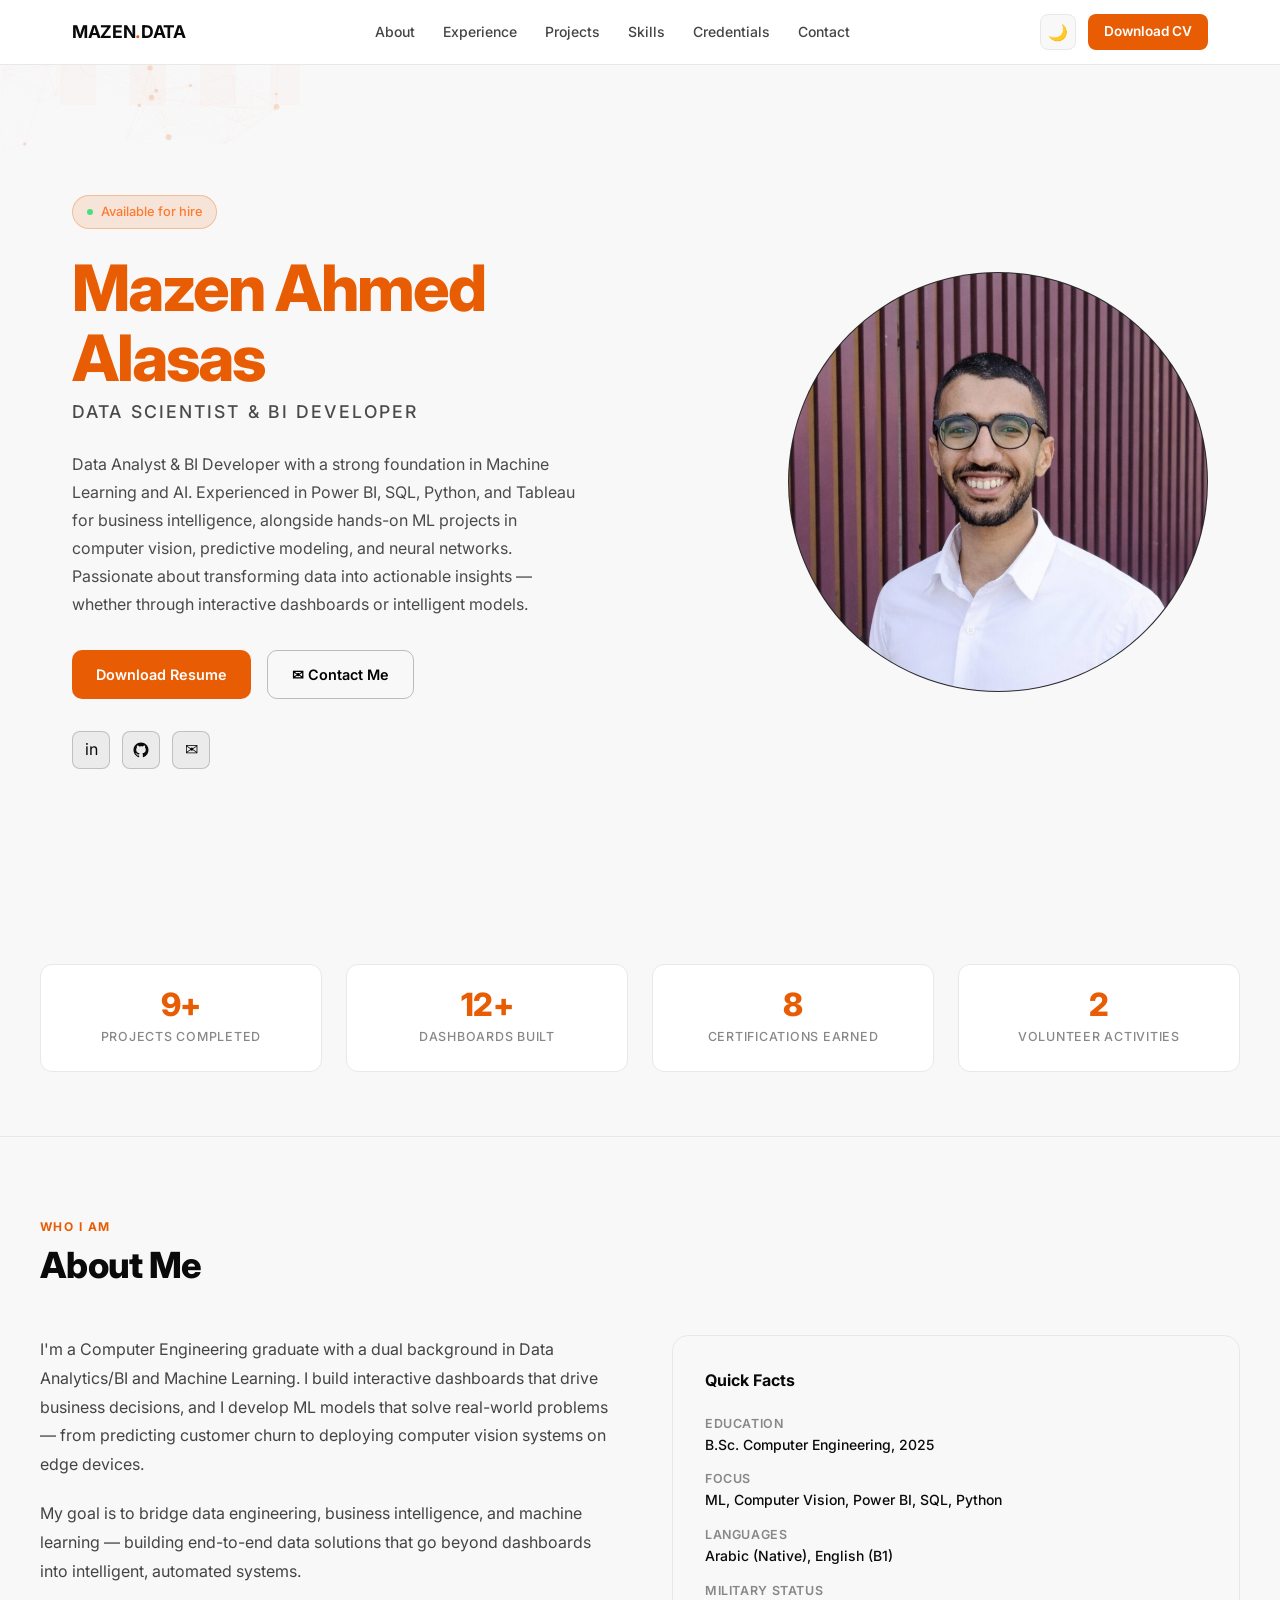
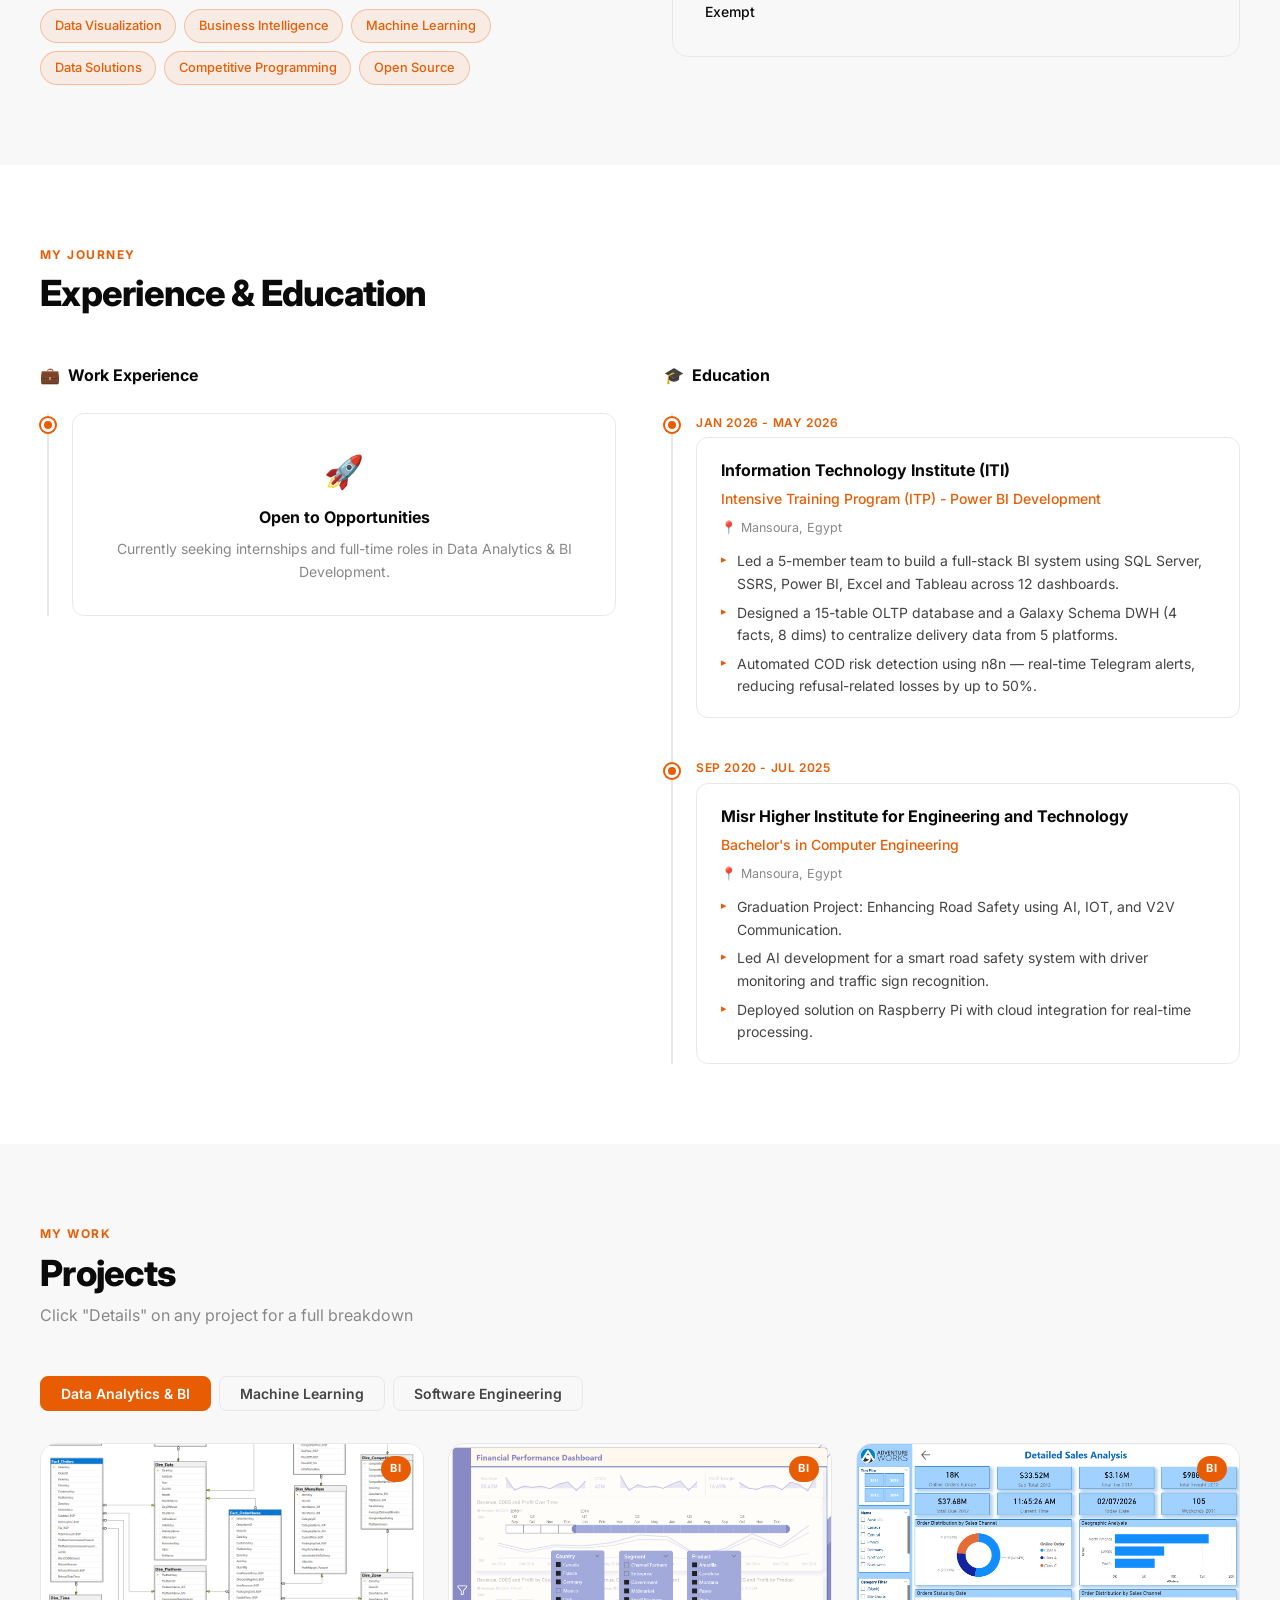
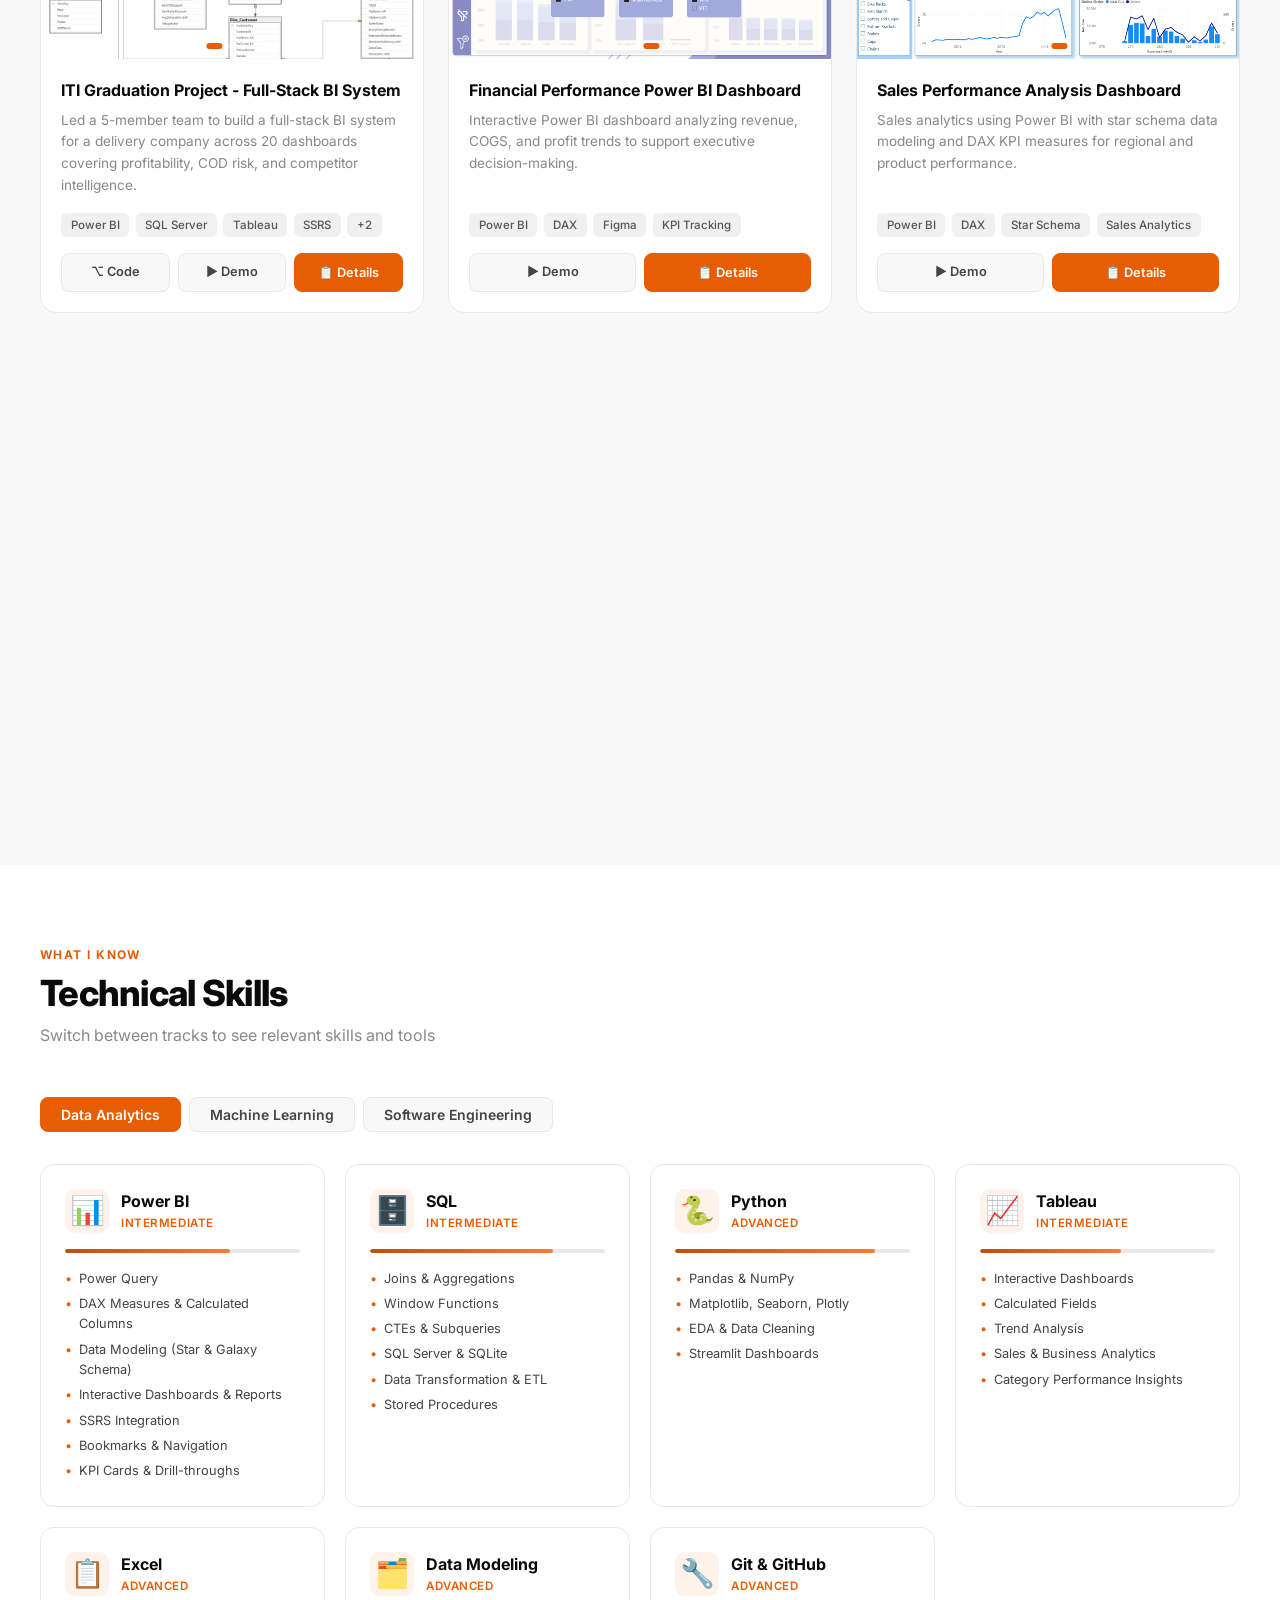
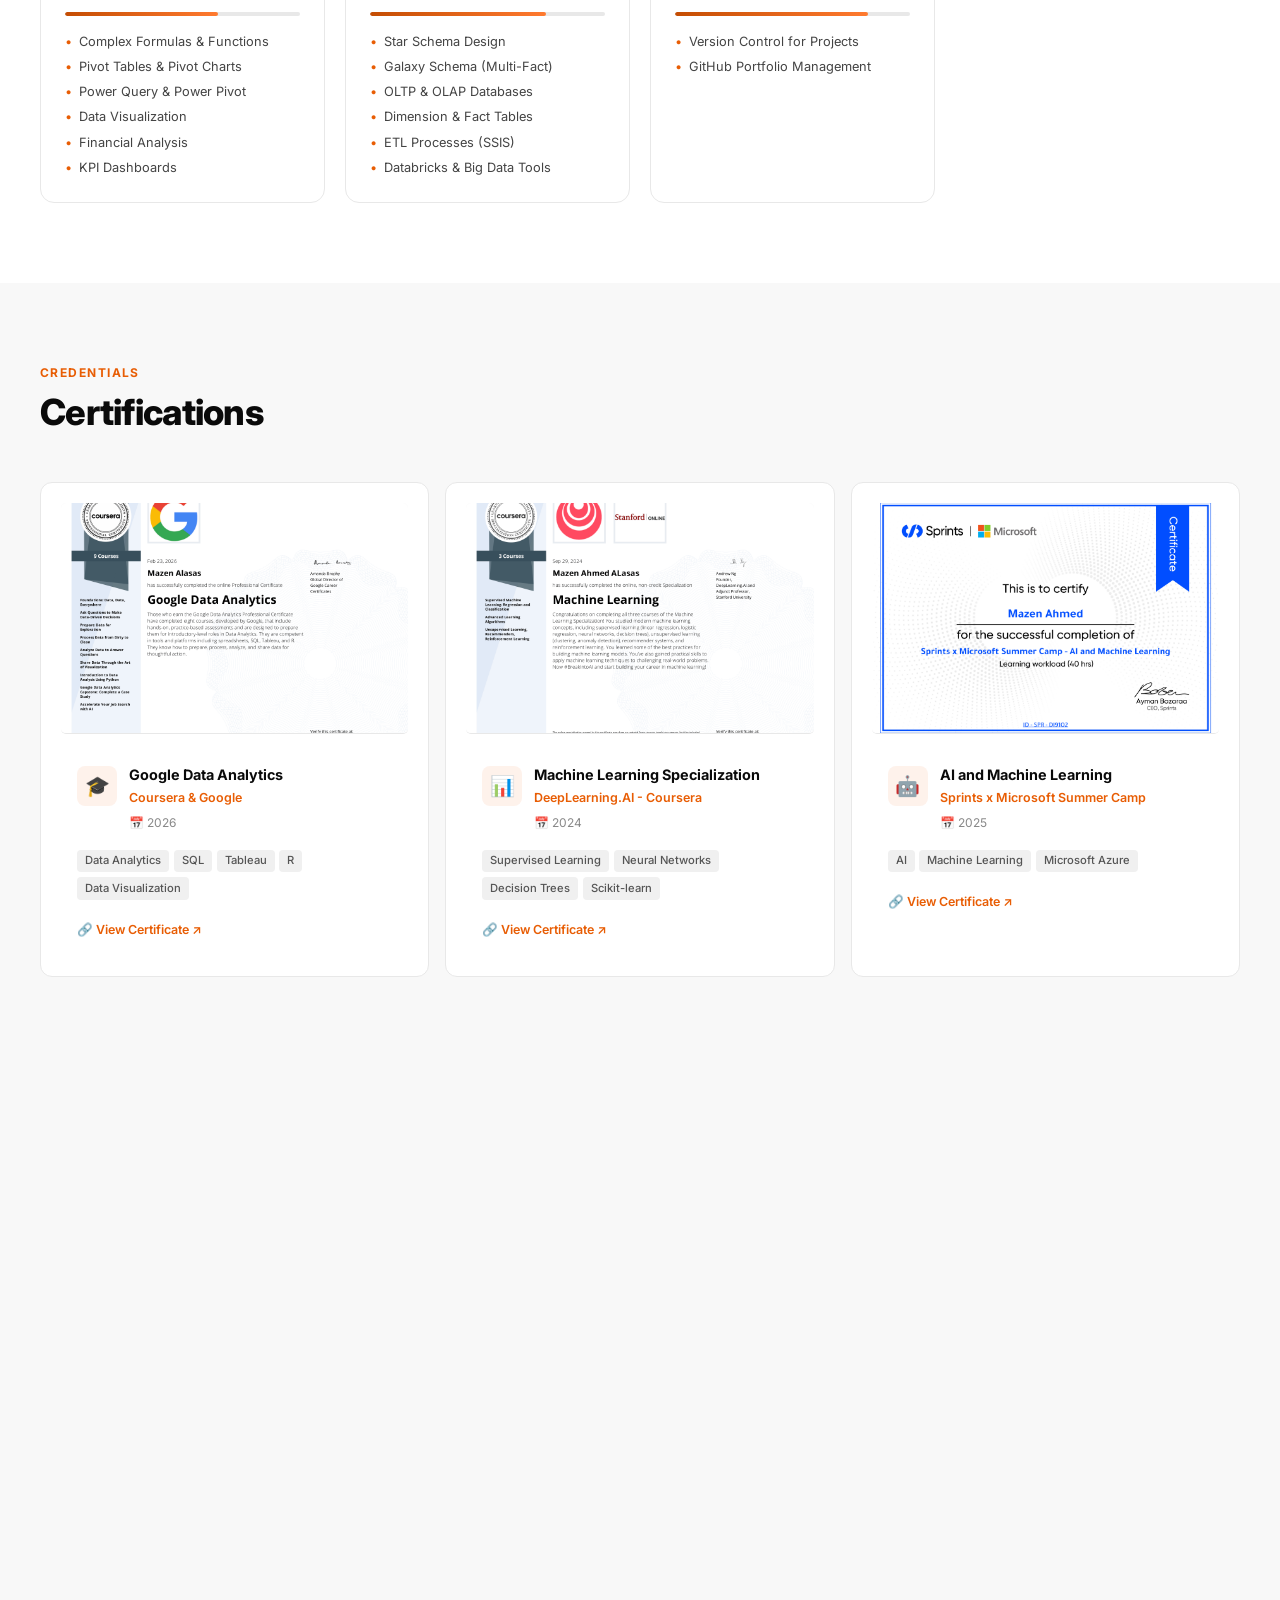
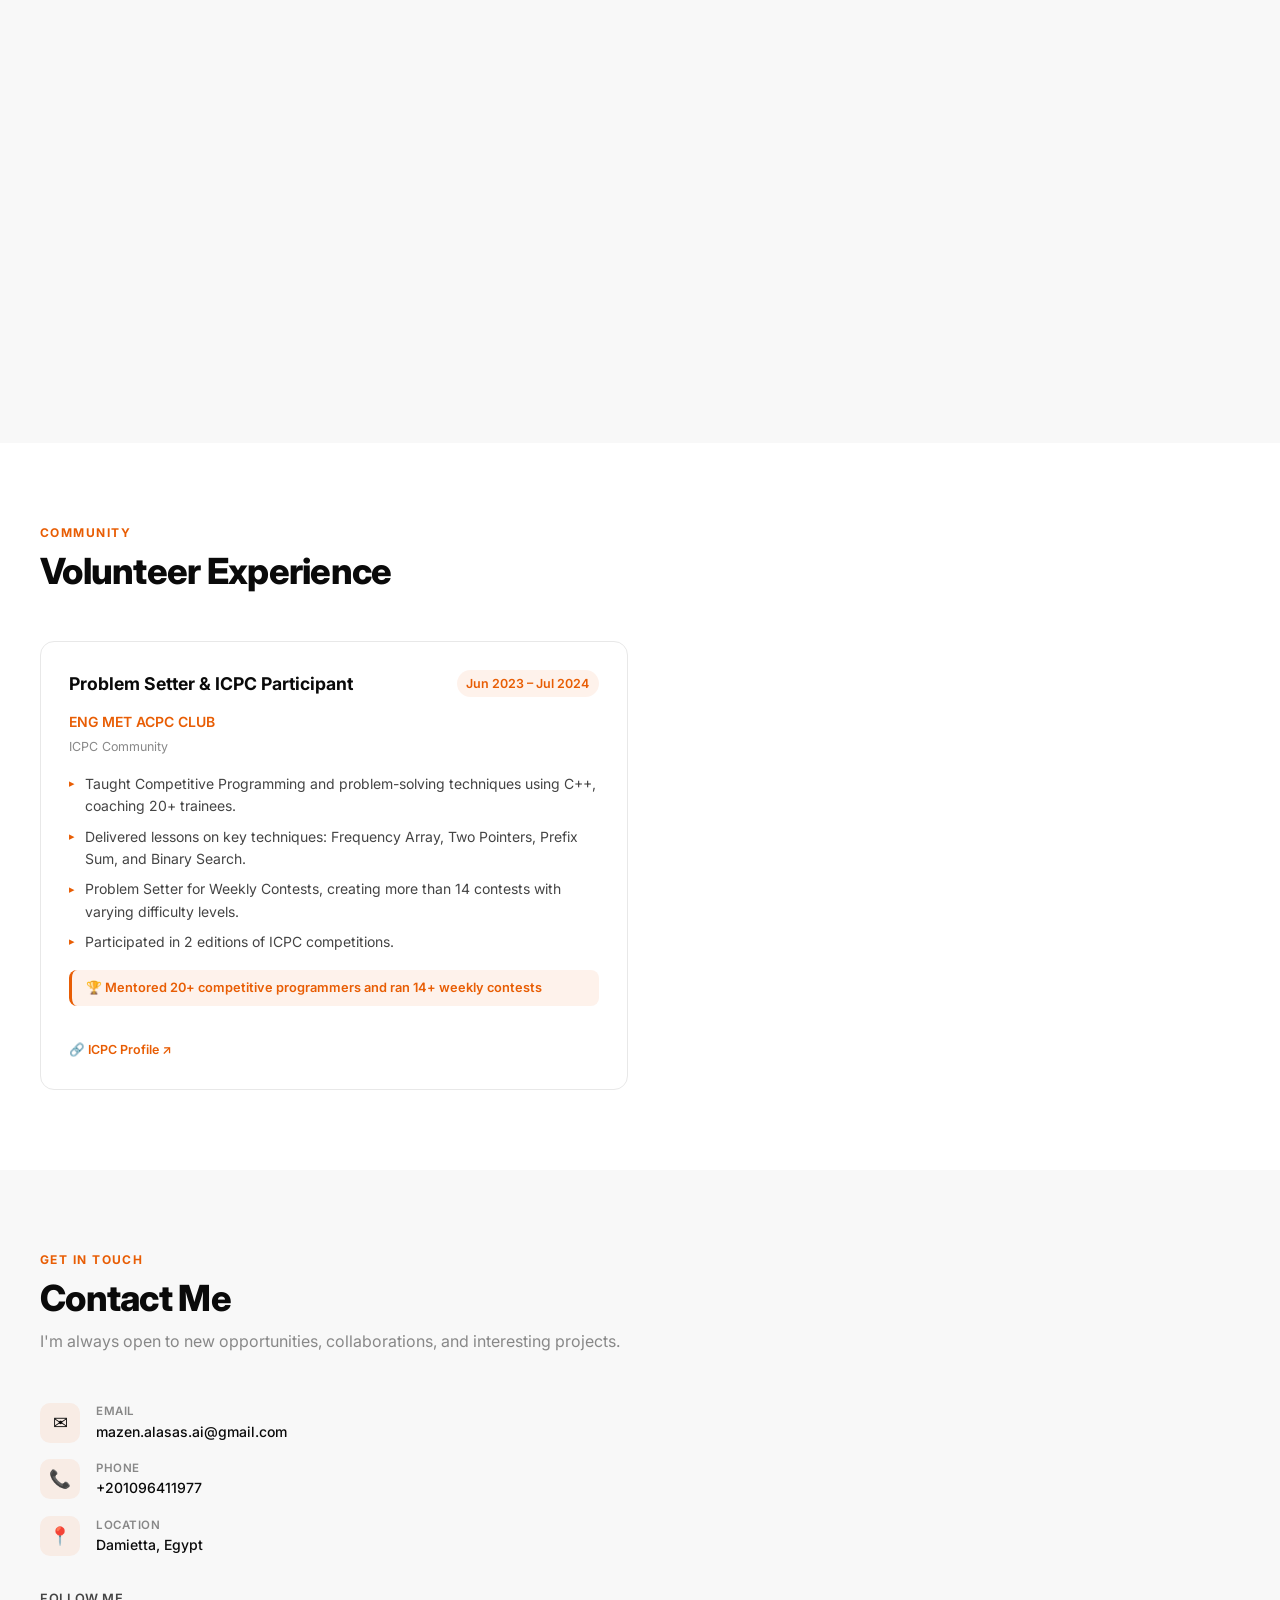
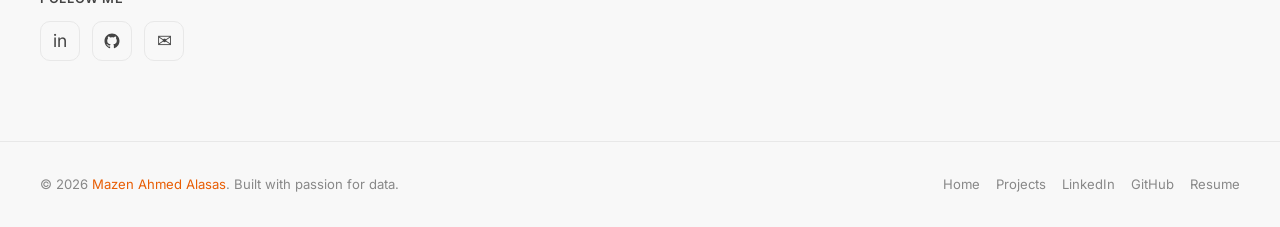
==== commit ae0aeaef: "put the data analysis as default and remove the send message part from the contact section" ====
--- a/index.html
+++ b/index.html
@@ -232,8 +232,8 @@
     </div>
     <div class="contact-grid">
       <div class="contact-info fade-in">
-        <h3>Let's Connect</h3>
-        <p>Whether you have a project in mind, need consultation on data analytics, or want to collaborate — I'd love to hear from you.</p>
+        <!-- <h3>Let's Connect</h3> -->
+        <!-- <p>Whether you have a project in mind, need consultation on data analytics, or want to collaborate — I'd love to hear from you.</p> -->
         <div class="contact-items">
           <div class="contact-item">
             <div class="contact-item-icon">✉</div>
@@ -267,6 +267,7 @@
         </div>
       </div>
 
+      <!-- 
       <div class="contact-form fade-in">
         <h3>Send Message</h3>
         <form id="contact-form" action="https://formspree.io/f/YOUR_FORM_ID" method="POST">
@@ -289,6 +290,7 @@
           <button type="submit" class="btn-submit">✈ Send Message</button>
         </form>
       </div>
+      -->
     </div>
   </div>
 </section>
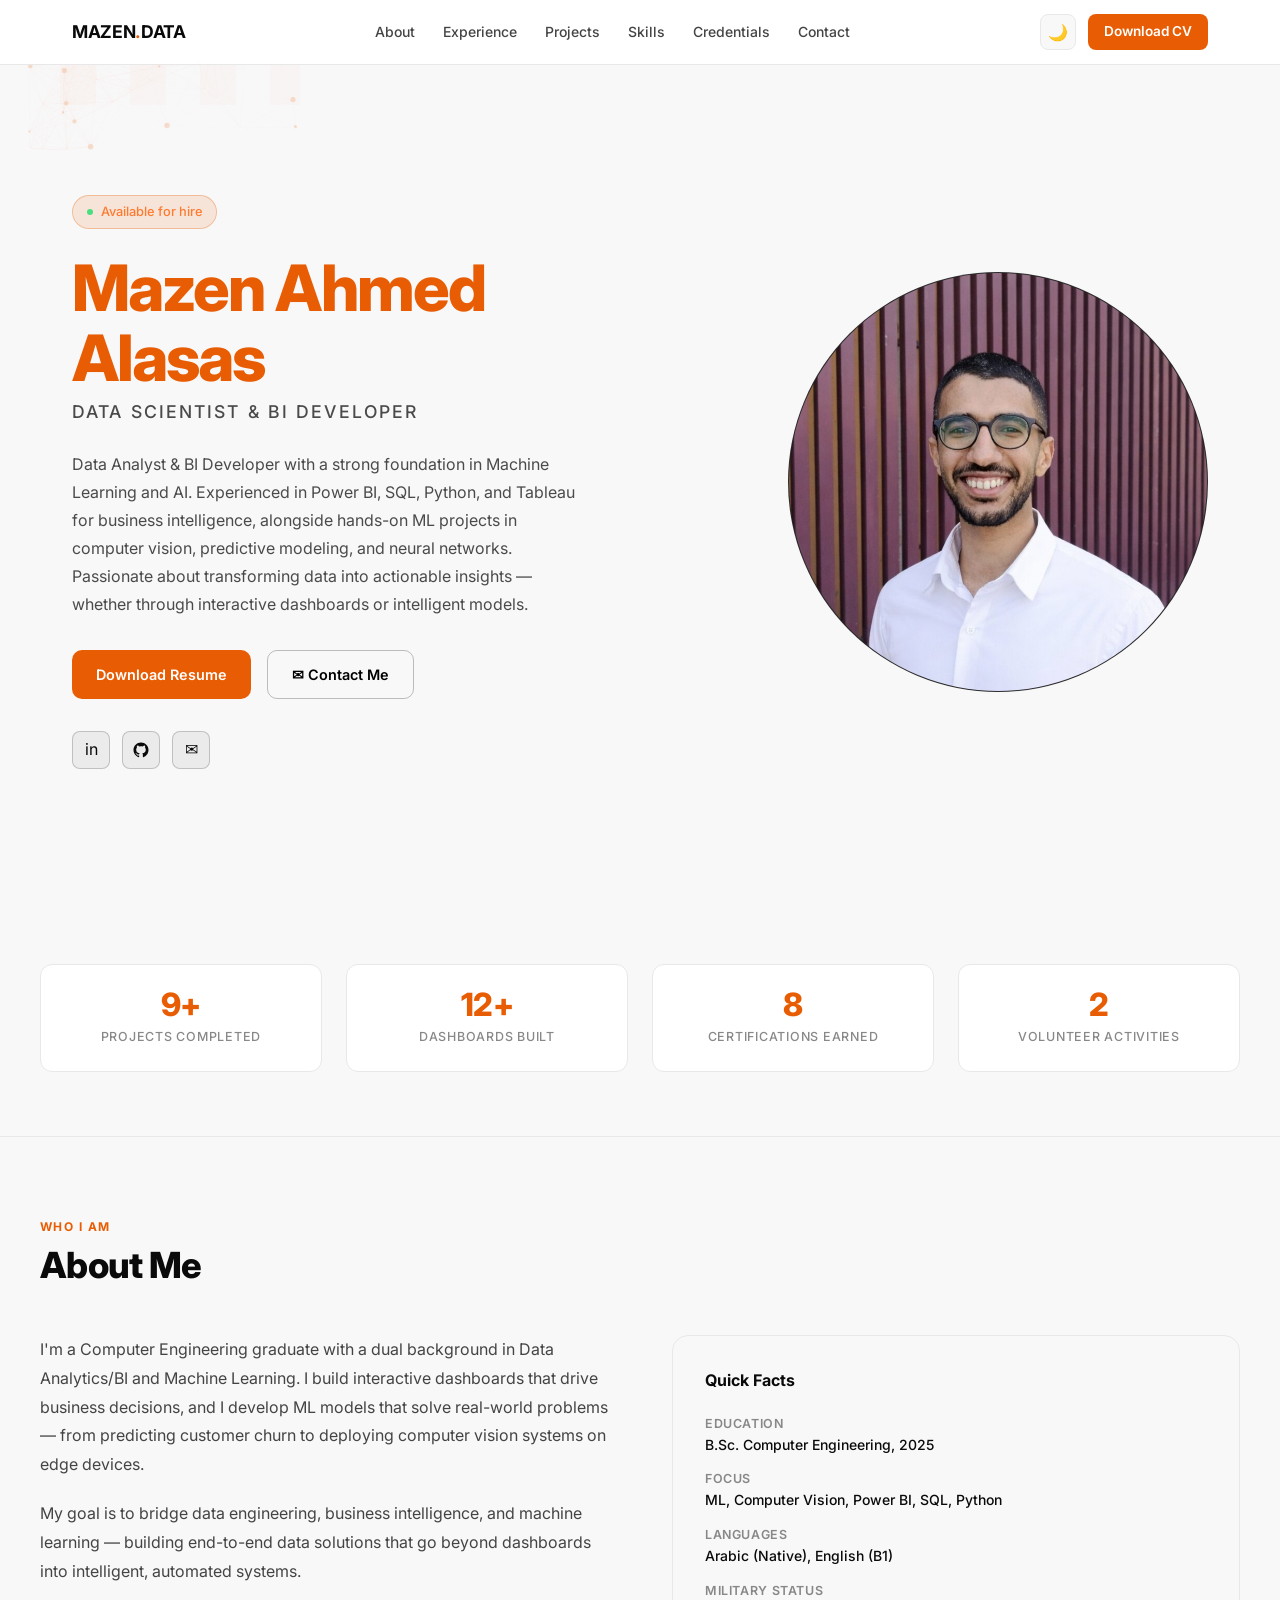
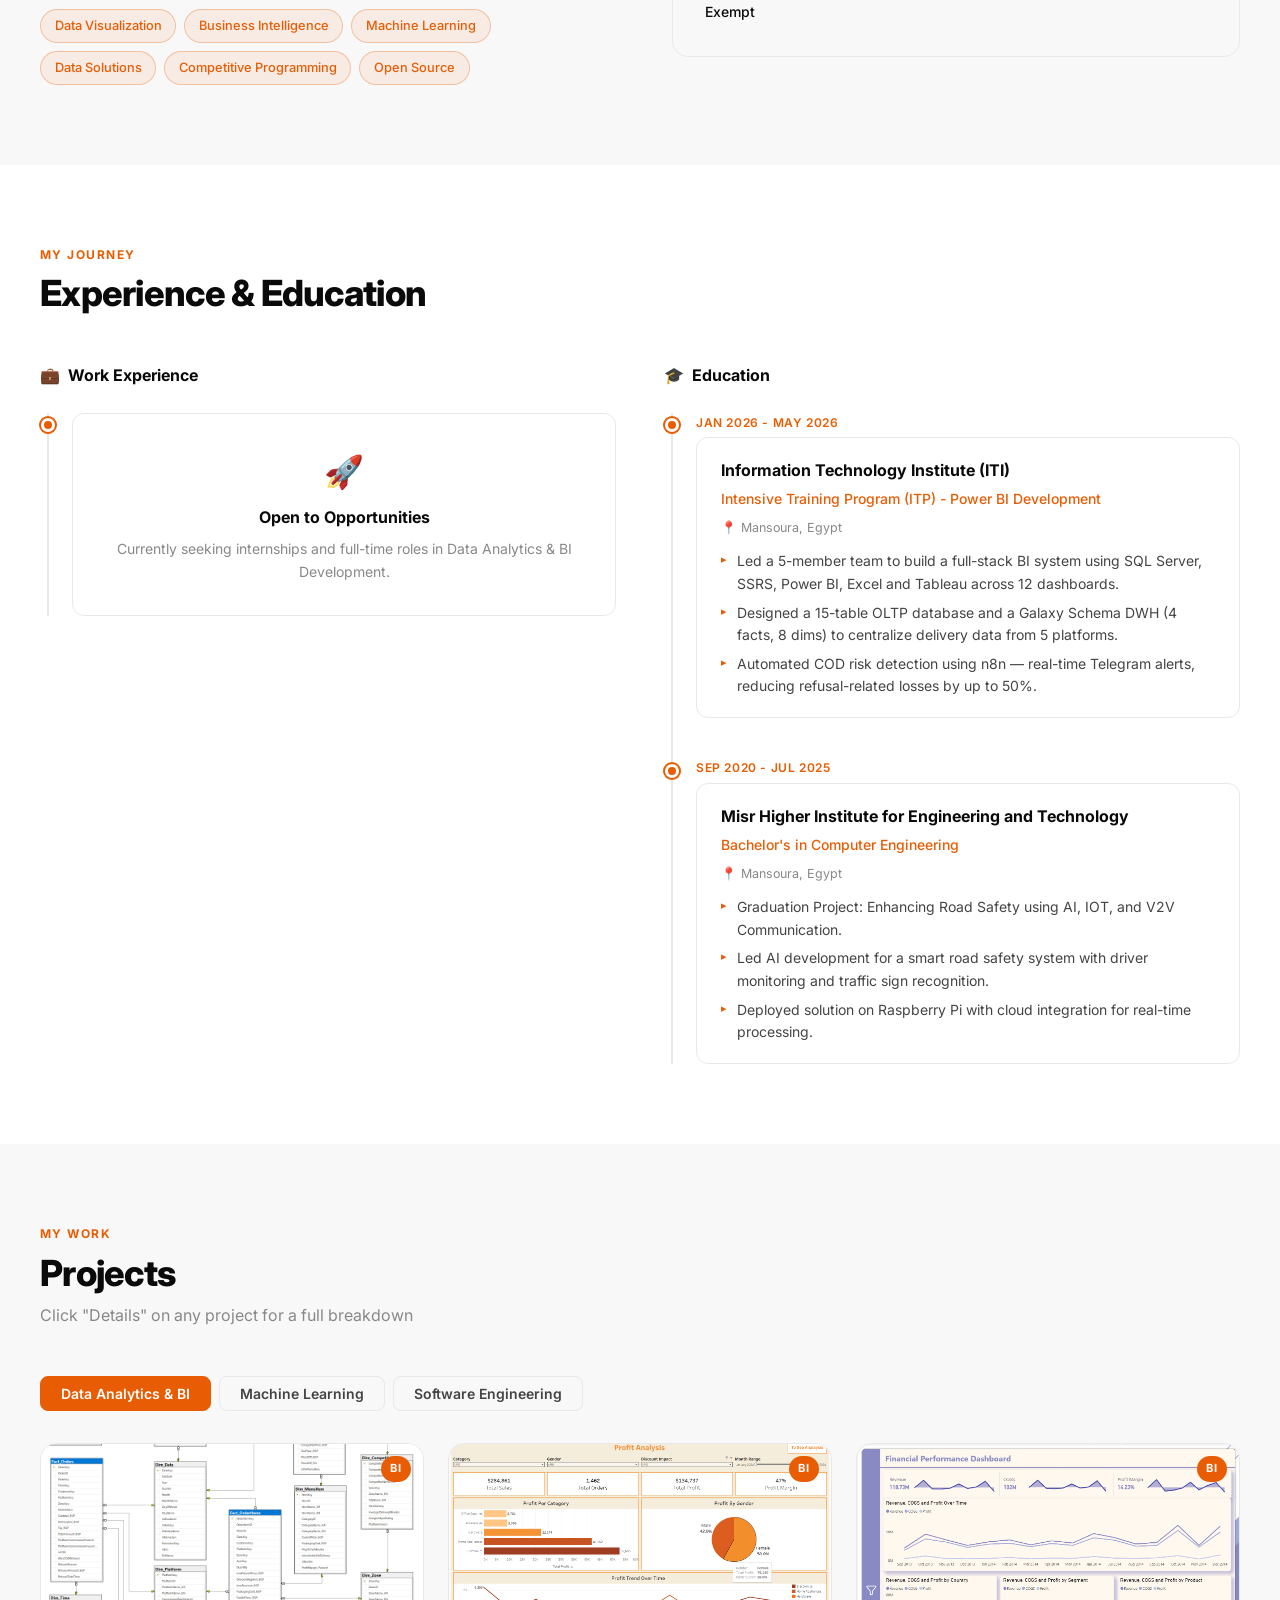
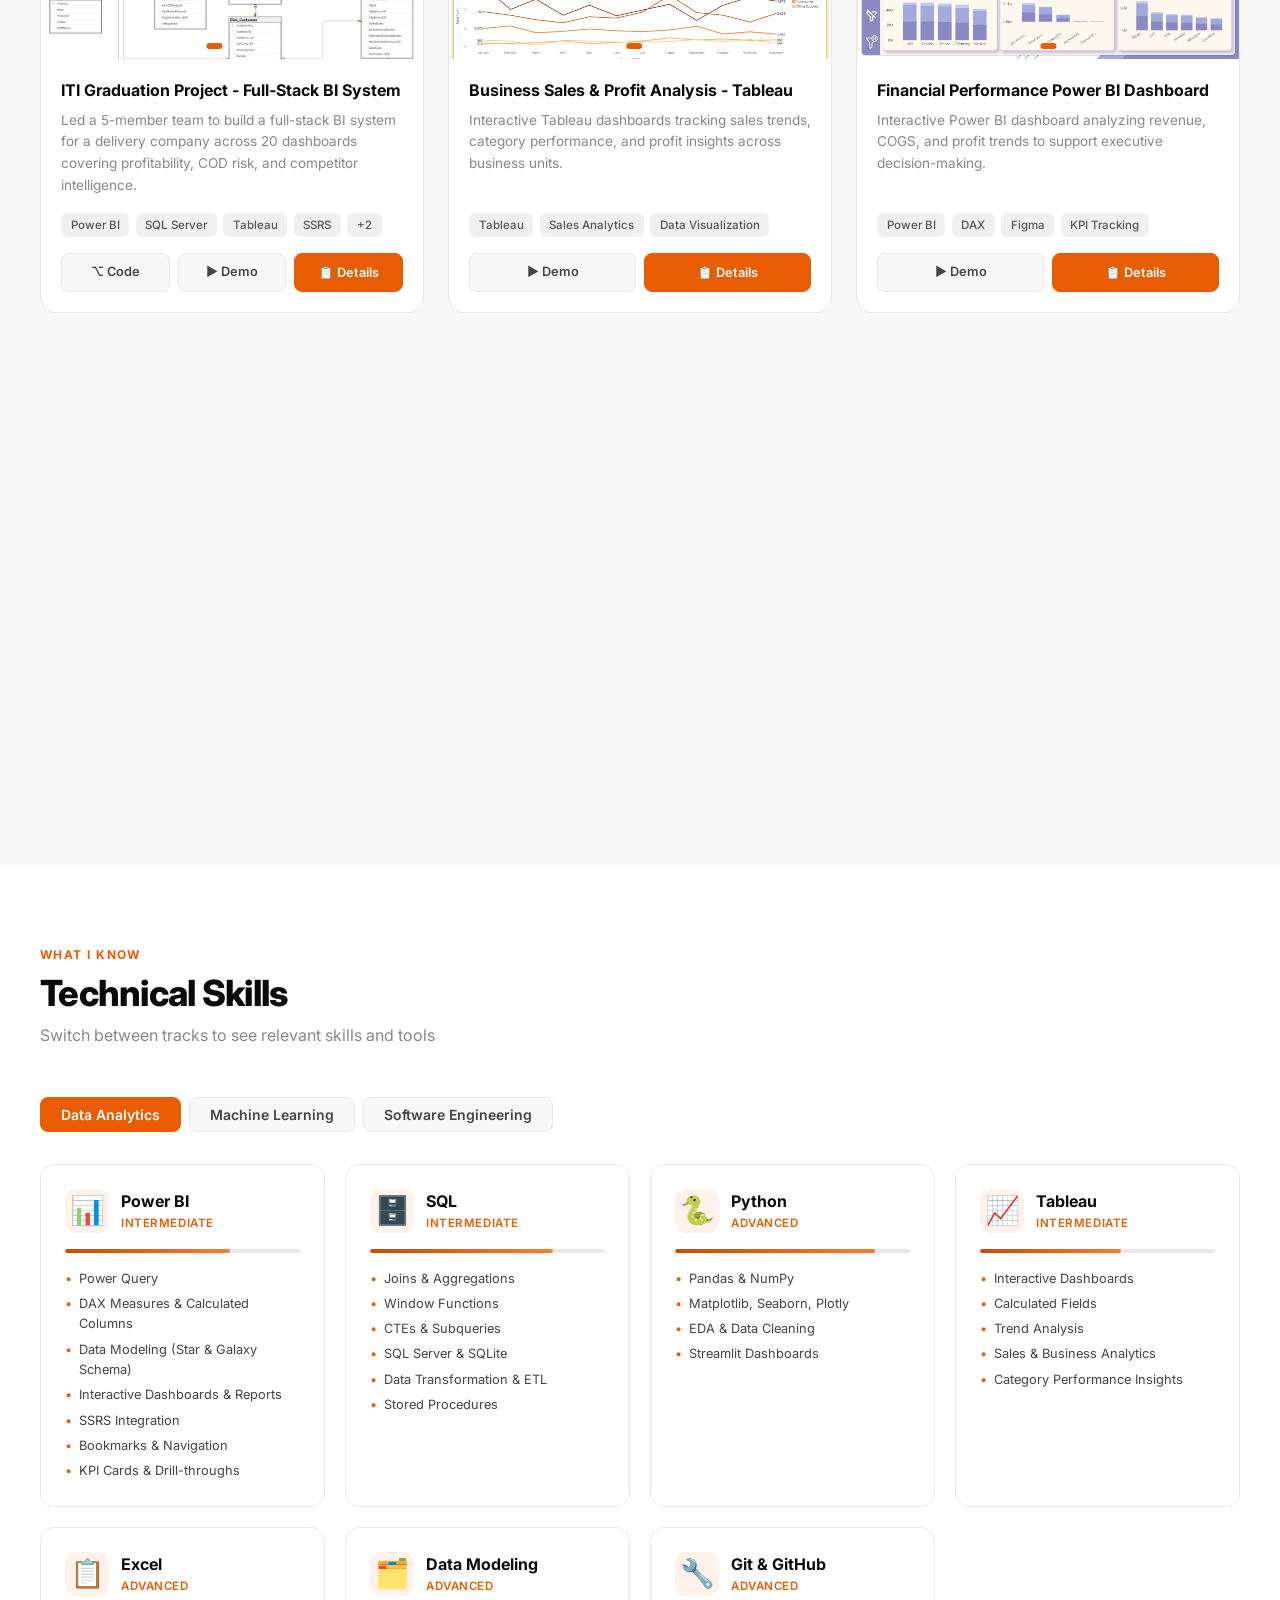
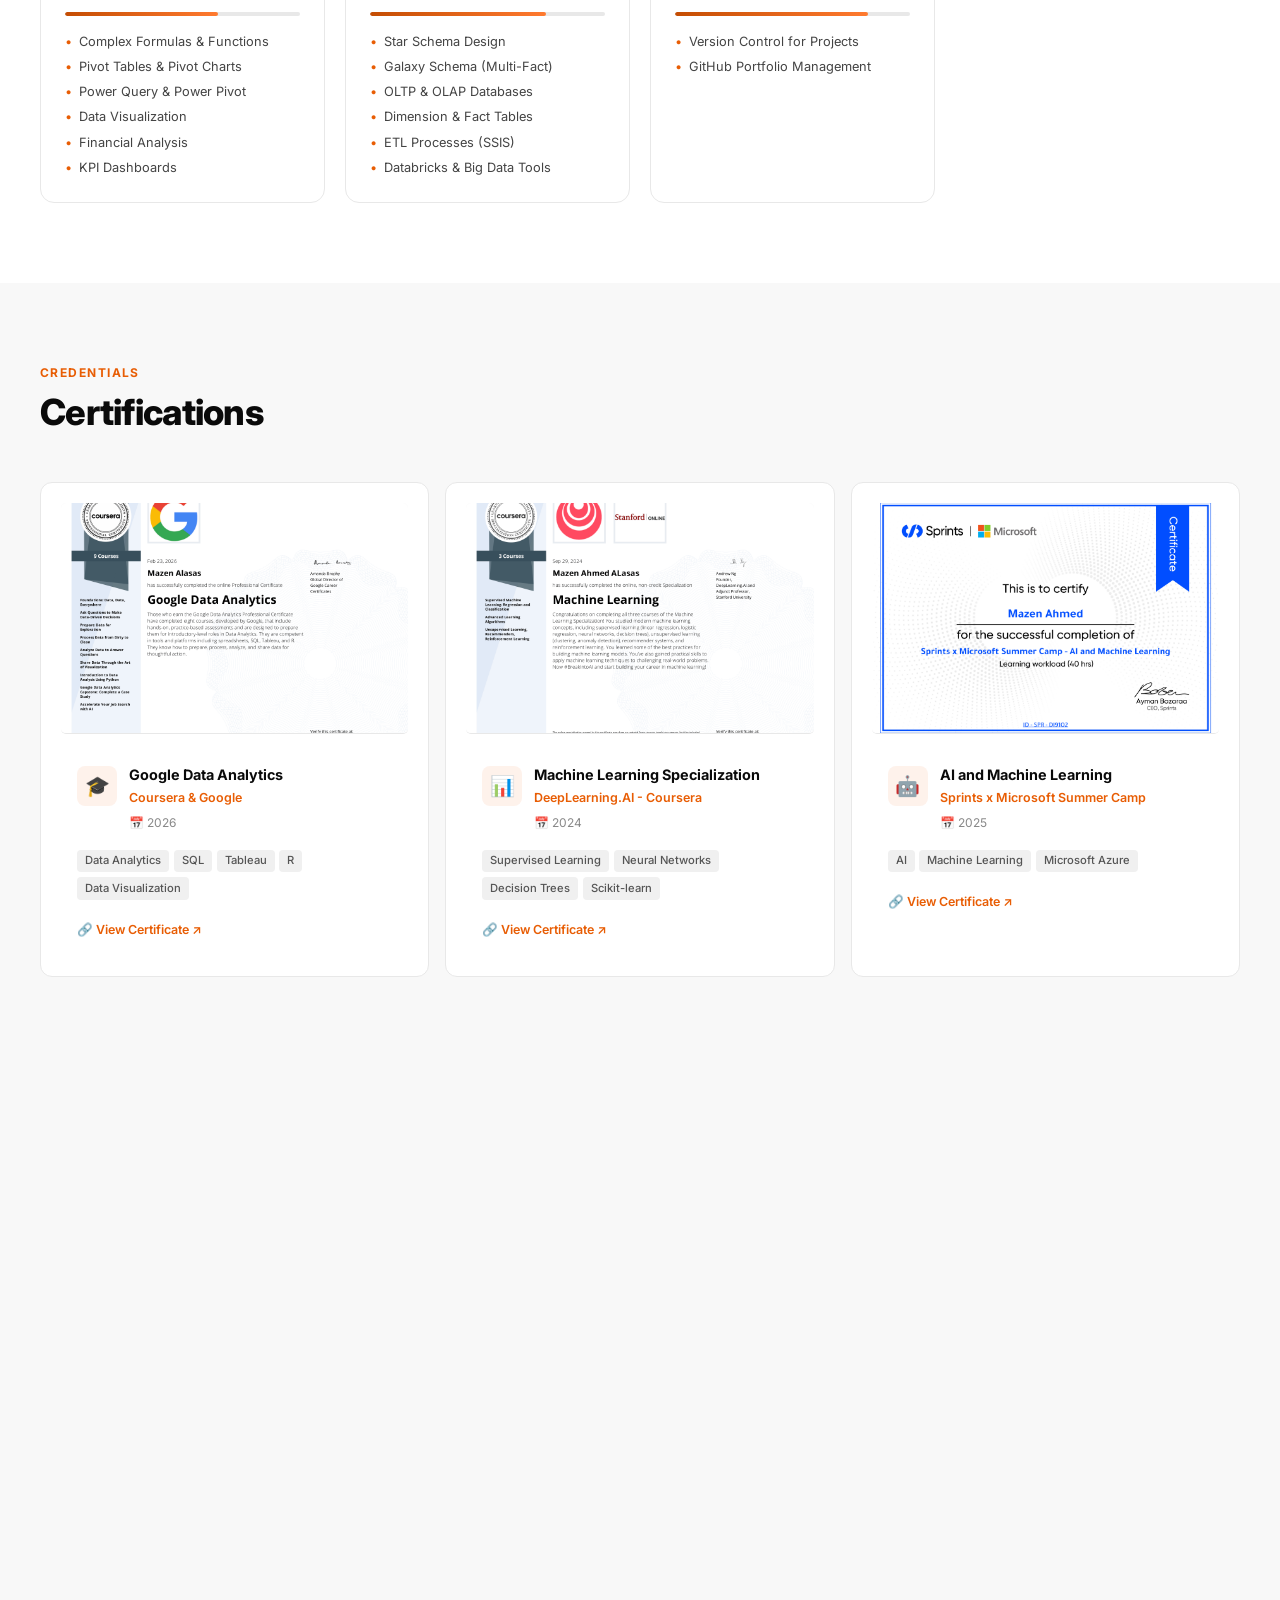
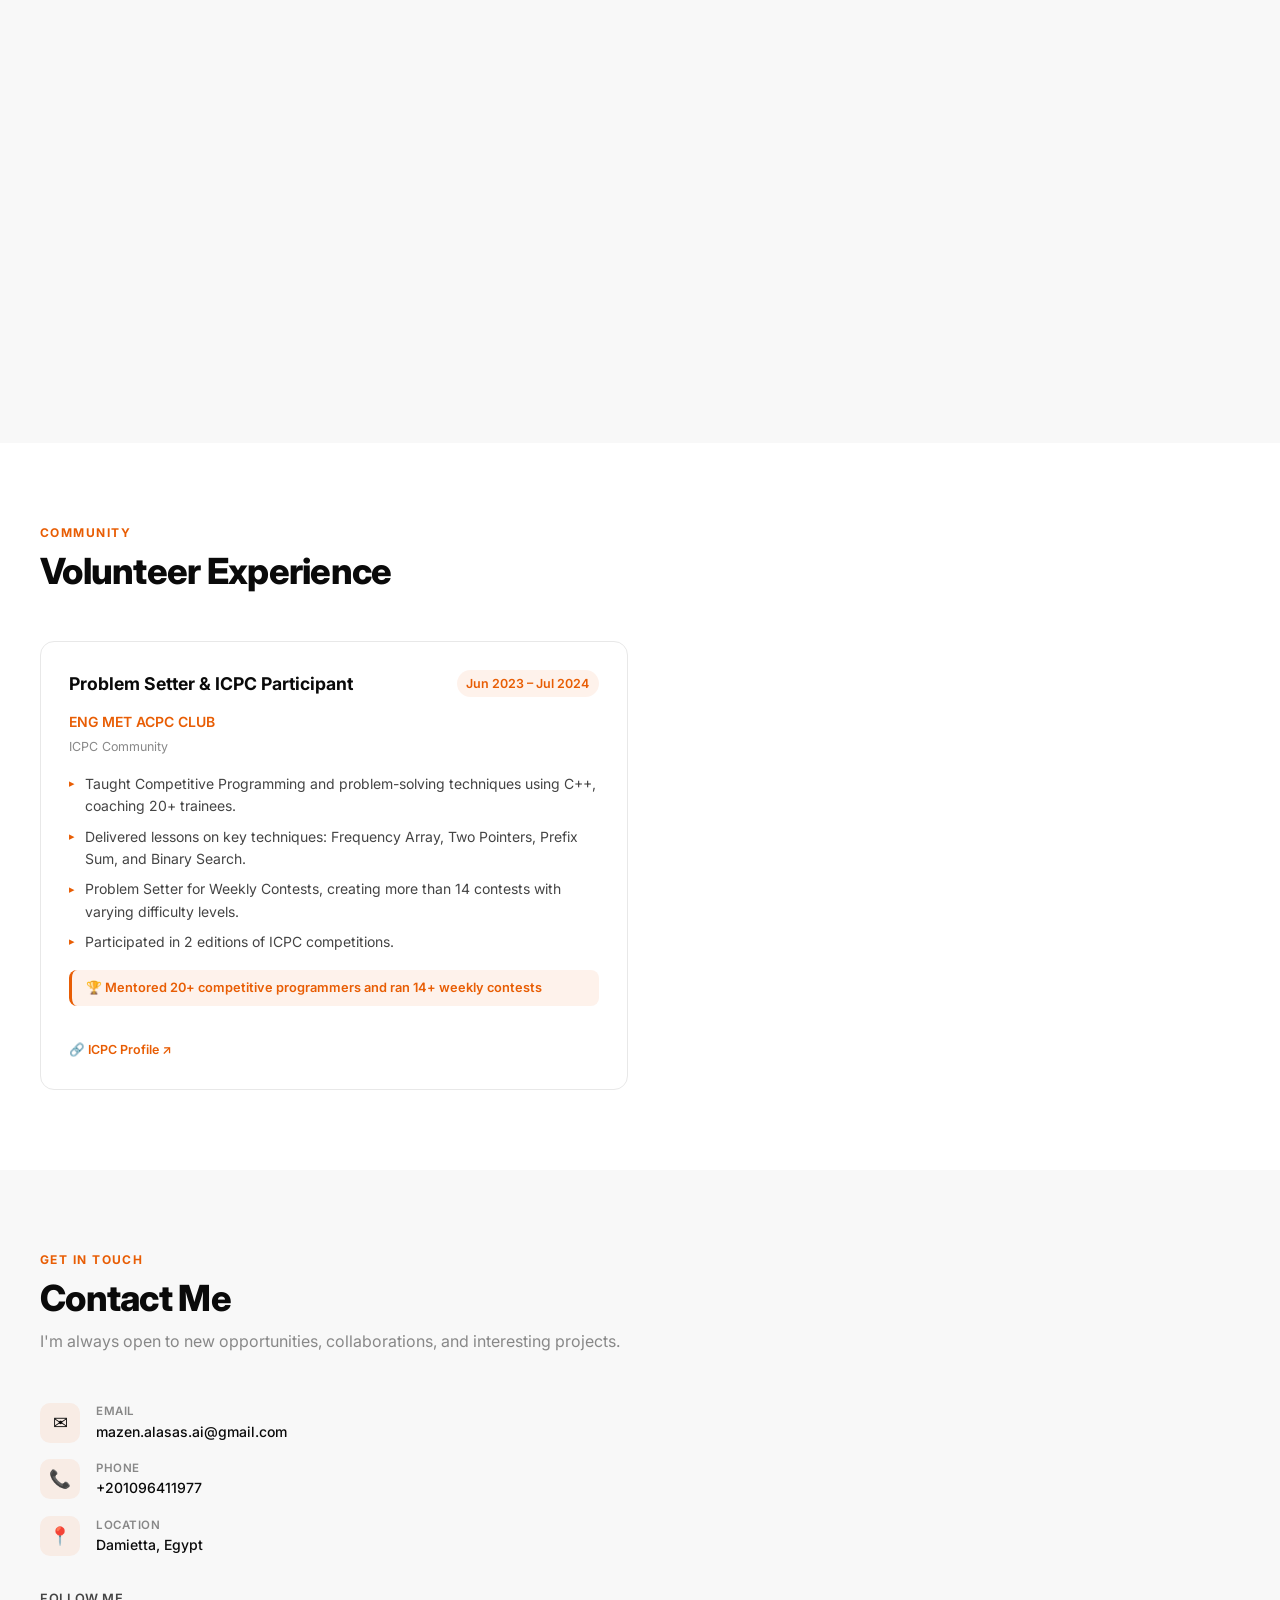
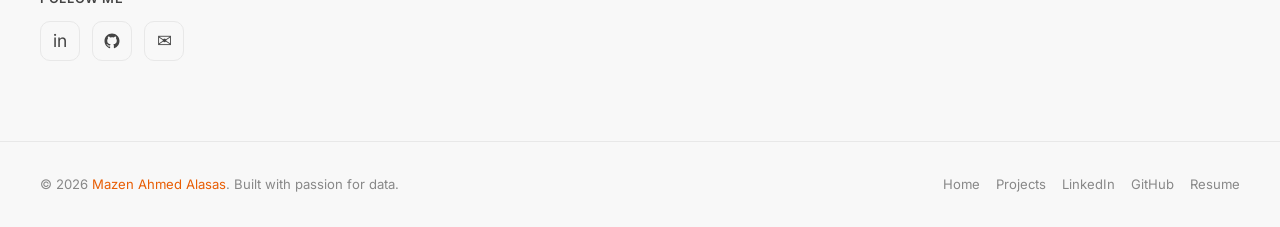
==== commit c501a73b: "last changes for today" ====
--- a/index.html
+++ b/index.html
@@ -232,8 +232,6 @@
     </div>
     <div class="contact-grid">
       <div class="contact-info fade-in">
-        <!-- <h3>Let's Connect</h3> -->
-        <!-- <p>Whether you have a project in mind, need consultation on data analytics, or want to collaborate — I'd love to hear from you.</p> -->
         <div class="contact-items">
           <div class="contact-item">
             <div class="contact-item-icon">✉</div>
@@ -266,31 +264,6 @@
           <a href="#" id="contact-email-icon" class="contact-social-btn" title="Email">✉</a>
         </div>
       </div>
-
-      <!-- 
-      <div class="contact-form fade-in">
-        <h3>Send Message</h3>
-        <form id="contact-form" action="https://formspree.io/f/YOUR_FORM_ID" method="POST">
-          <div class="form-group">
-            <label class="form-label">Full Name *</label>
-            <input type="text" name="name" class="form-input" placeholder="Your full name" required>
-          </div>
-          <div class="form-group">
-            <label class="form-label">Email Address *</label>
-            <input type="email" name="email" class="form-input" placeholder="your.email@example.com" required>
-          </div>
-          <div class="form-group">
-            <label class="form-label">Subject *</label>
-            <input type="text" name="subject" class="form-input" placeholder="What's this about?" required>
-          </div>
-          <div class="form-group">
-            <label class="form-label">Message *</label>
-            <textarea name="message" class="form-textarea" placeholder="Tell me about your project or inquiry..." required></textarea>
-          </div>
-          <button type="submit" class="btn-submit">✈ Send Message</button>
-        </form>
-      </div>
-      -->
     </div>
   </div>
 </section>
--- a/css/style.css
+++ b/css/style.css
@@ -1182,63 +1182,6 @@
 }
 .contact-social-btn:hover { border-color: var(--accent); color: var(--accent); background: var(--accent-subtle); }
 
-.contact-form {
-  background: var(--bg-card);
-  border: 1px solid var(--border);
-  border-radius: 16px;
-  padding: 2rem;
-}
-.contact-form h3 {
-  font-size: 1.1rem;
-  font-weight: 700;
-  margin-bottom: 1.5rem;
-  color: var(--text-primary);
-}
-
-.form-group {
-  margin-bottom: 1.1rem;
-}
-.form-label {
-  display: block;
-  font-size: 0.8rem;
-  font-weight: 600;
-  color: var(--text-secondary);
-  margin-bottom: 0.4rem;
-  letter-spacing: 0.02em;
-}
-.form-input, .form-textarea {
-  width: 100%;
-  padding: 0.65rem 0.9rem;
-  background: var(--bg-secondary);
-  border: 1px solid var(--border);
-  border-radius: 8px;
-  font-size: 0.9rem;
-  color: var(--text-primary);
-  font-family: inherit;
-  transition: border-color 0.2s;
-  outline: none;
-}
-.form-input:focus, .form-textarea:focus {
-  border-color: var(--accent);
-  box-shadow: 0 0 0 3px var(--accent-subtle2);
-}
-.form-textarea { resize: vertical; min-height: 120px; }
-.btn-submit {
-  width: 100%;
-  padding: 0.8rem;
-  background: var(--accent);
-  color: white;
-  font-size: 0.9rem;
-  font-weight: 700;
-  border-radius: 10px;
-  display: flex;
-  align-items: center;
-  justify-content: center;
-  gap: 0.5rem;
-  transition: all 0.25s;
-  margin-top: 0.5rem;
-}
-.btn-submit:hover { background: var(--accent-dark); transform: translateY(-1px); box-shadow: 0 6px 20px rgba(232,93,4,0.3); }
 
 /* ===== FOOTER ===== */
 .footer {
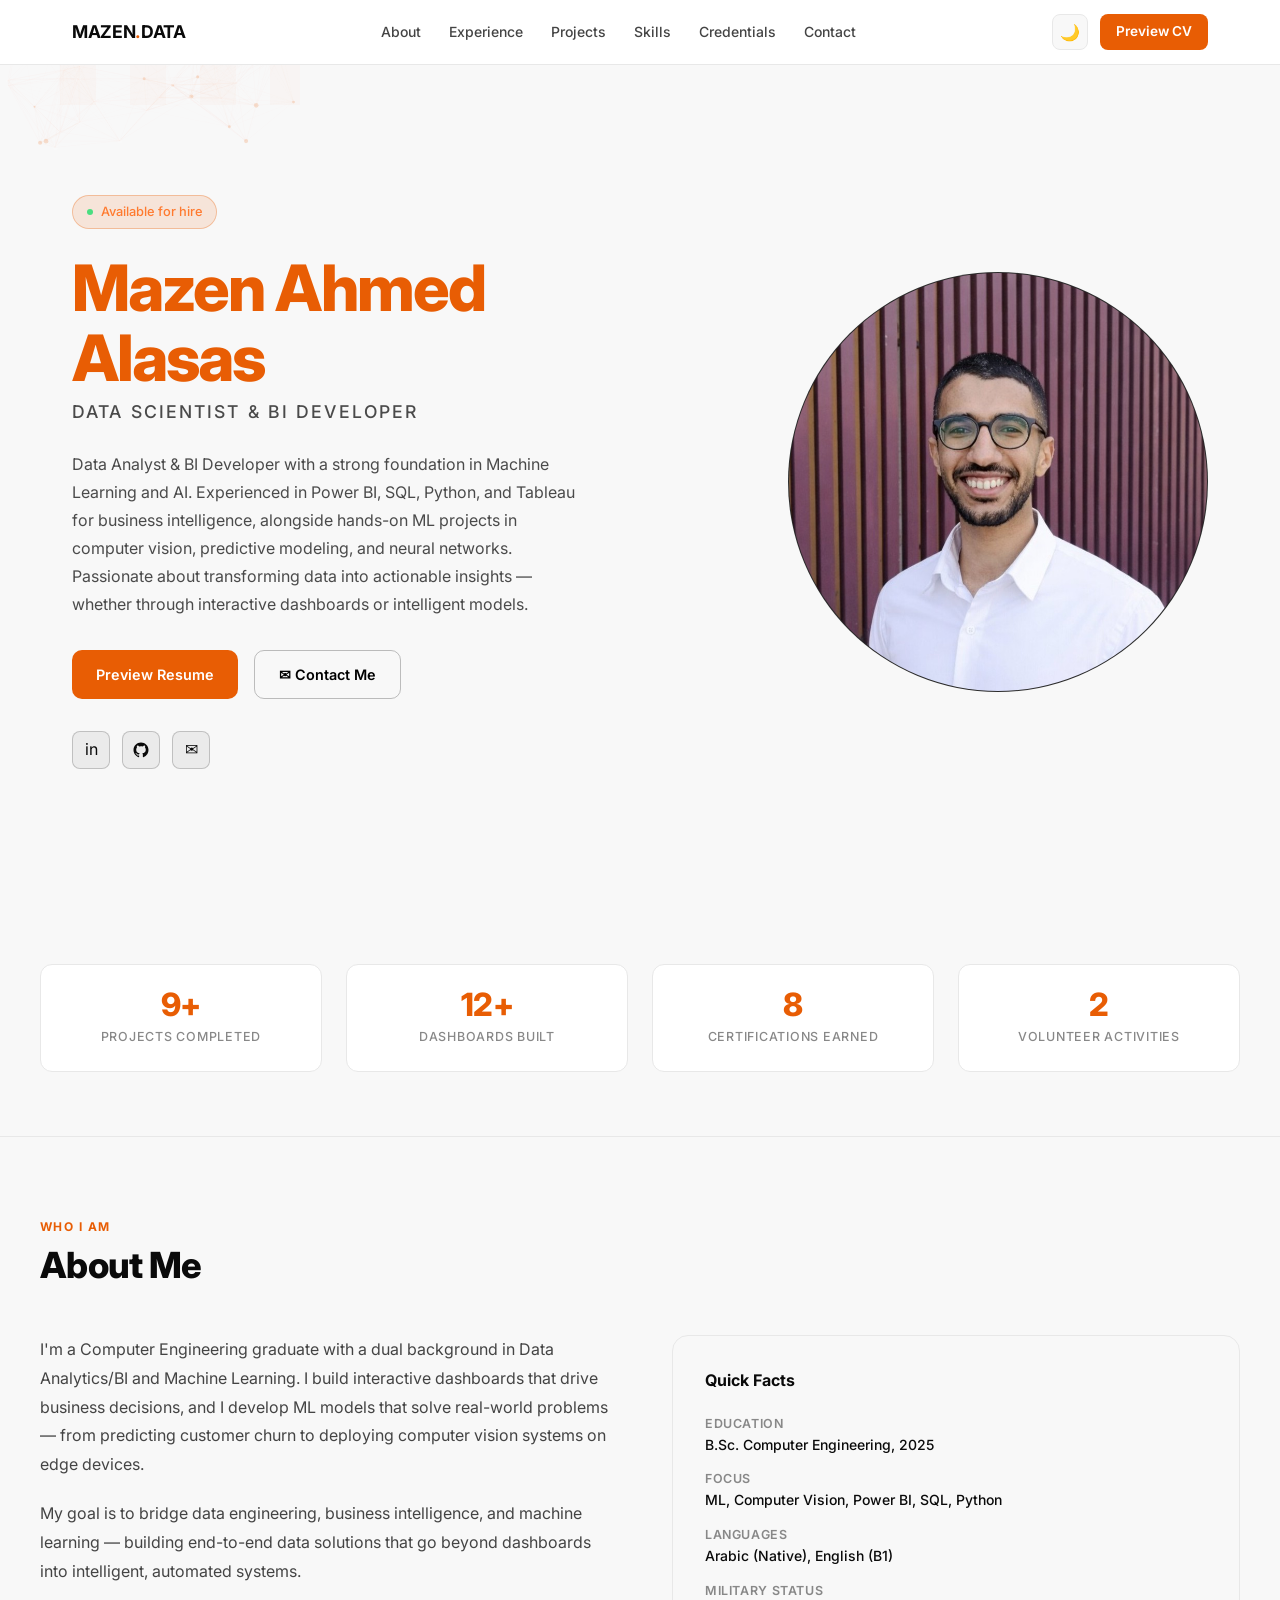
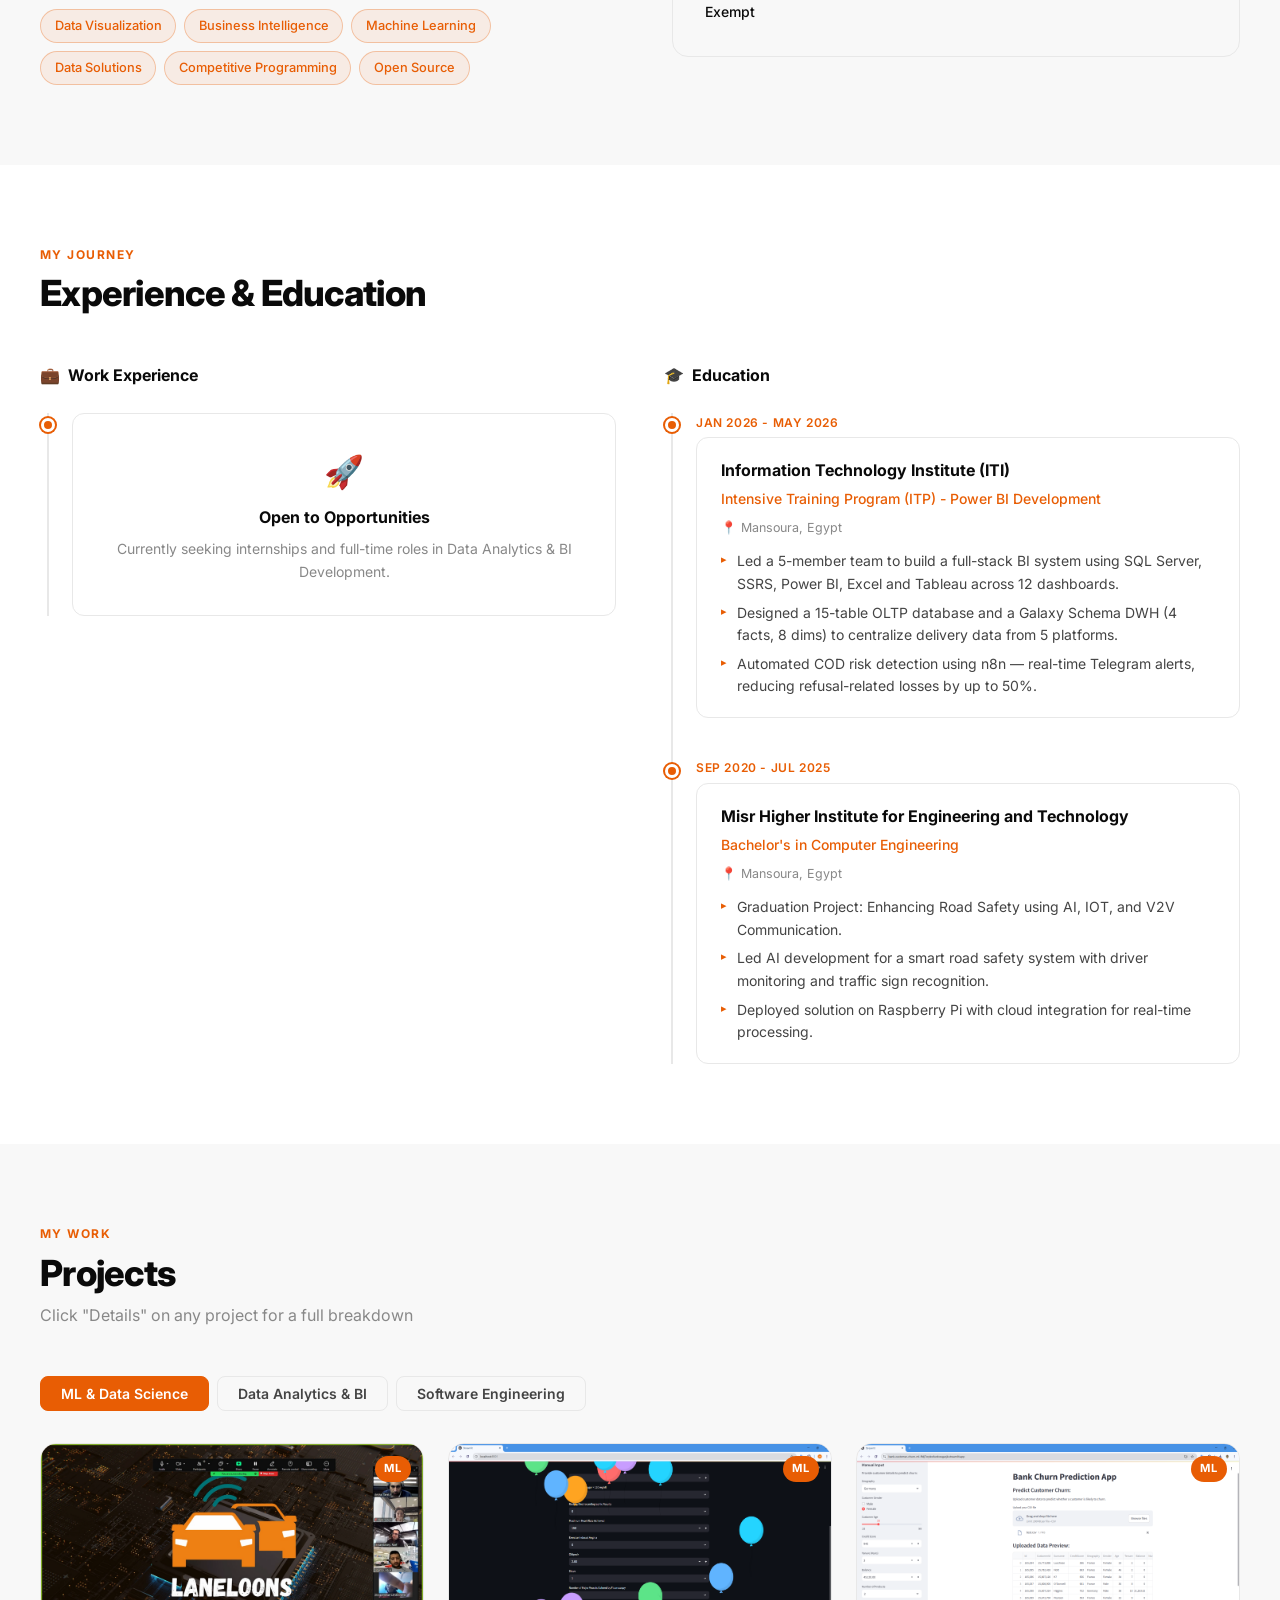
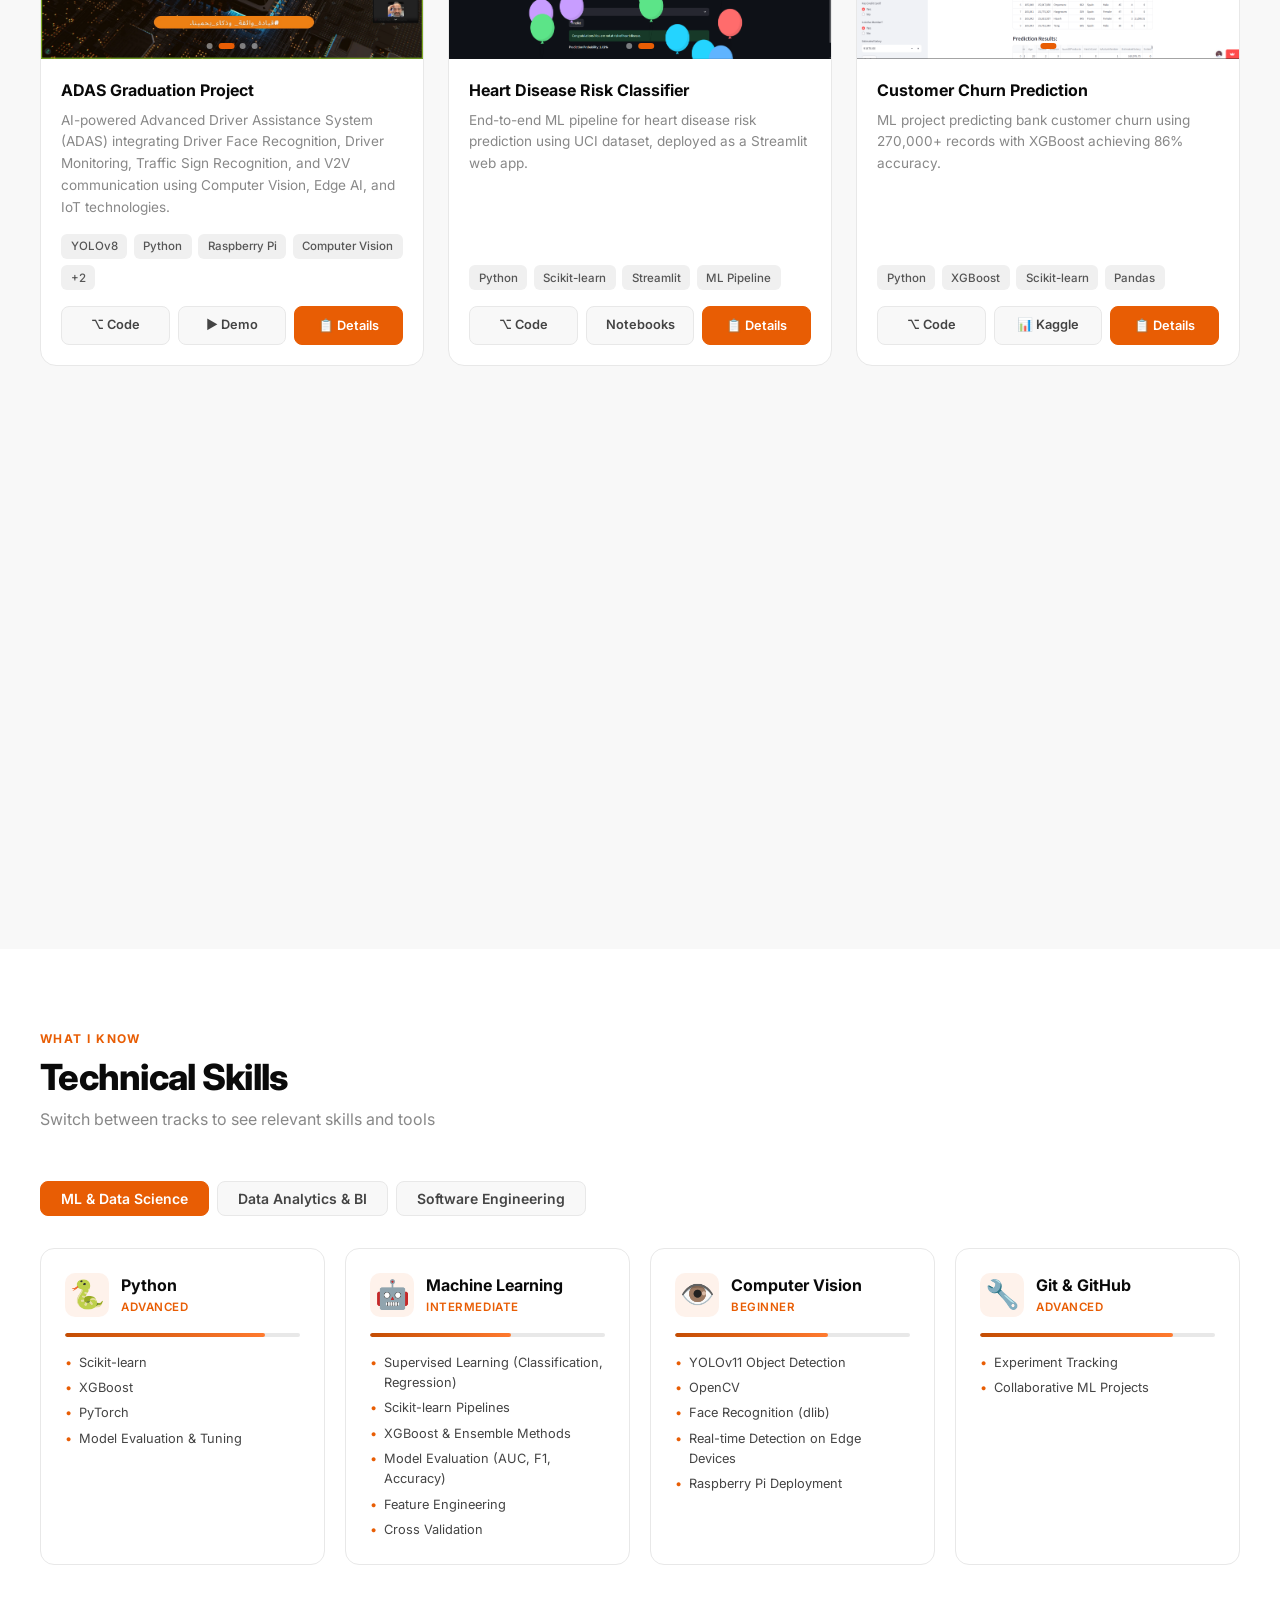
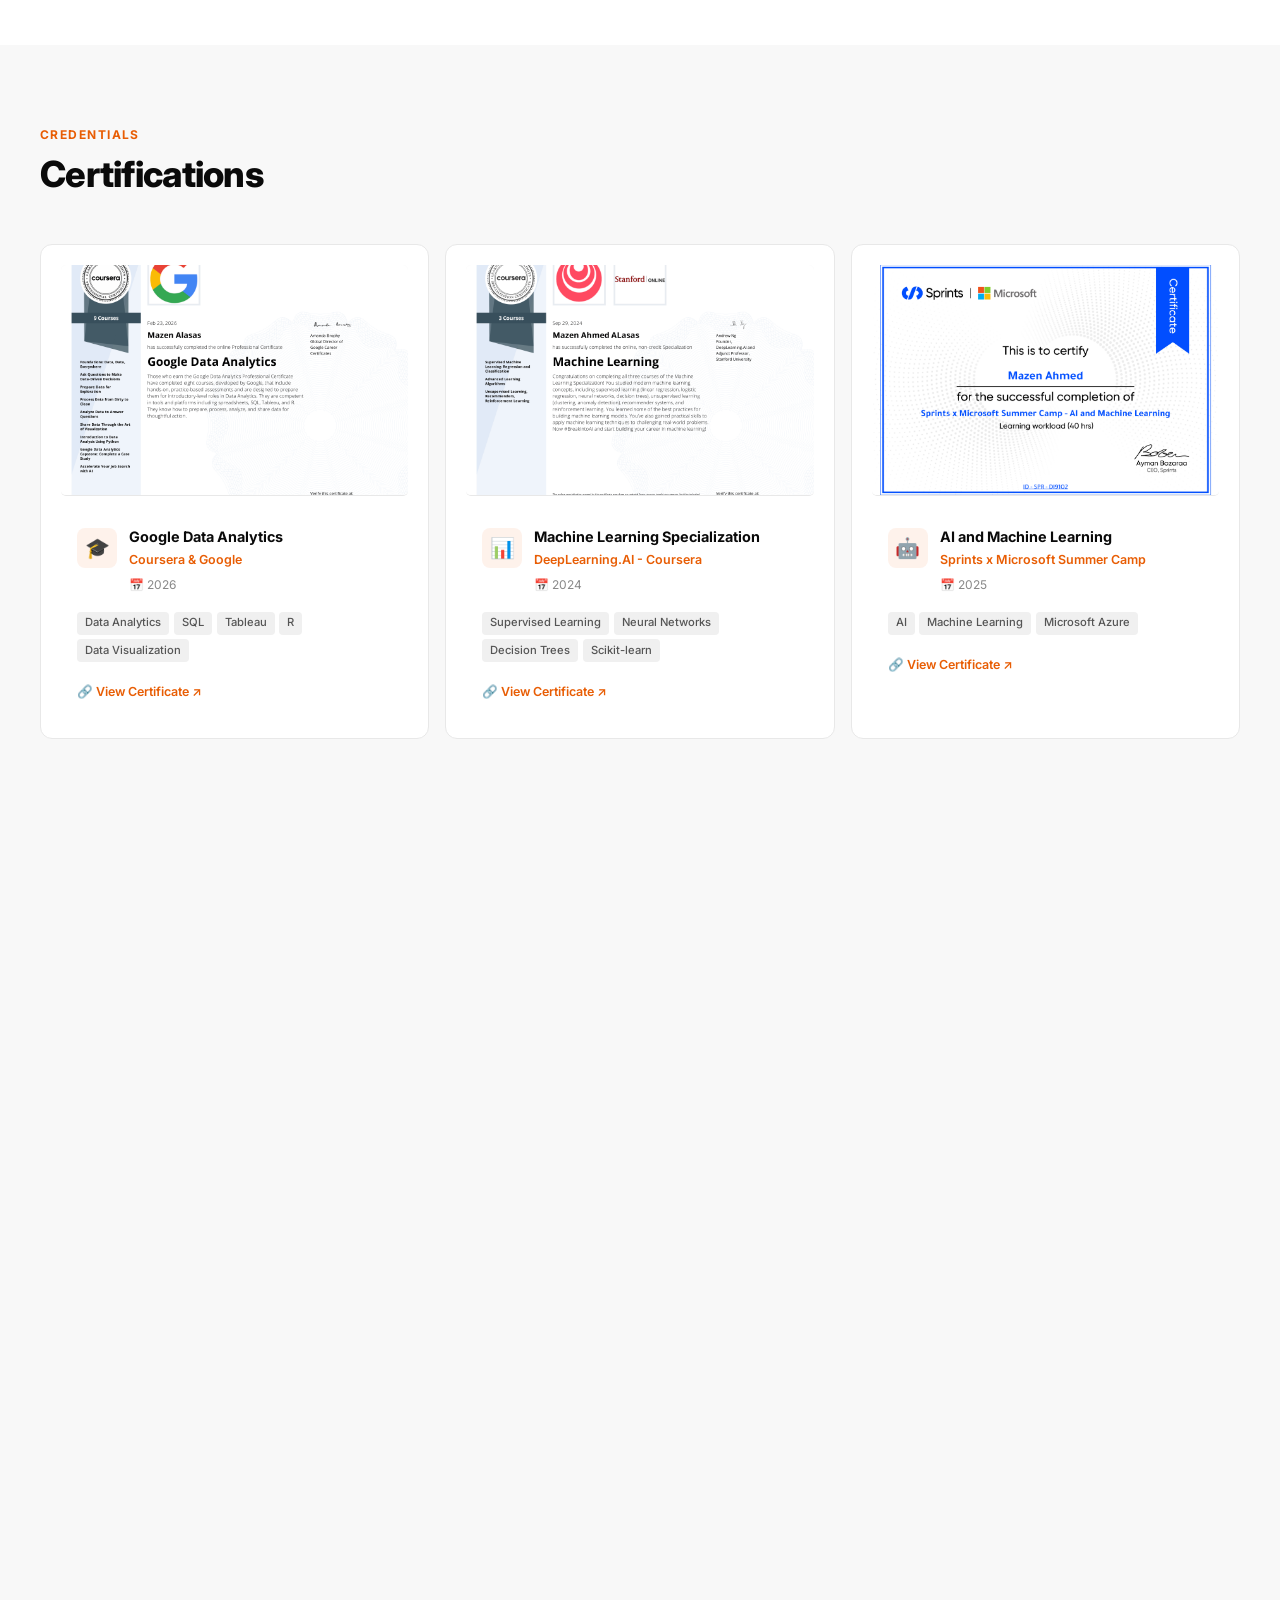
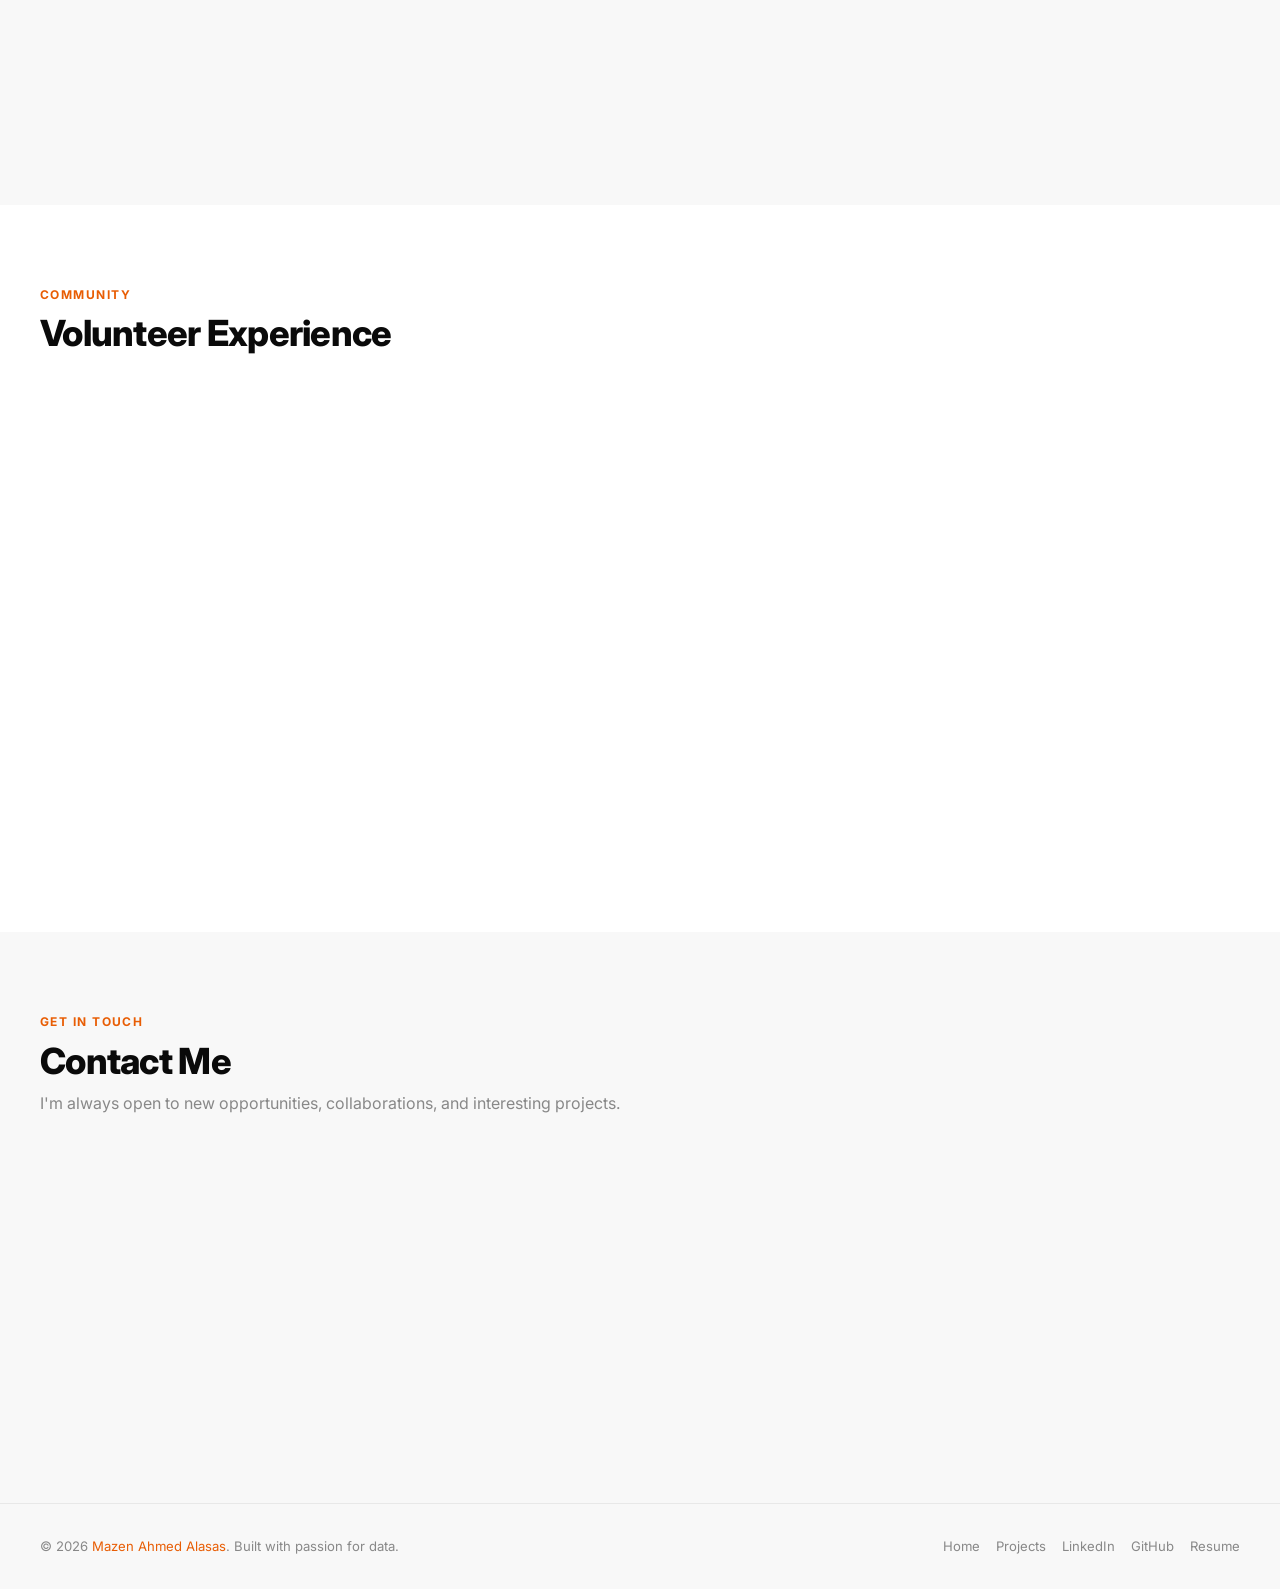
==== commit 19bf9923: "make the cv to be viewable" ====
--- a/index.html
+++ b/index.html
@@ -28,7 +28,7 @@
       <button class="theme-toggle" onclick="toggleTheme()" title="Toggle theme">
         <span id="theme-icon">🌙</span>
       </button>
-      <a href="assets/Mazen_Alasas_CV.pdf" download class="btn-nav">Download CV</a>
+      <a href="assets/Mazen_Alasas_CV.pdf" target="_blank" class="btn-nav"">Preview CV</a>
       <button class="hamburger" id="hamburger" aria-label="Menu">
         <span></span><span></span><span></span>
       </button>
@@ -57,8 +57,8 @@
       <div class="hero-title" id="hero-title">Data Scientist & BI Developer</div>
       <p class="hero-desc" id="hero-desc"></p>
       <div class="hero-actions">
-        <a href="assets/Mazen_Alasas_CV.pdf" download class="btn-primary" id="hero-cv-btn">
-          Download Resume
+        <a href="assets/Mazen_Alasas_CV.pdf" target="_blank" class="btn-primary" id="hero-cv-btn">
+          Preview Resume
         </a>
         <a href="#contact" class="btn-secondary">✉ Contact Me</a>
       </div>
@@ -279,7 +279,7 @@
       <a href="#projects">Projects</a>
       <a href="#" id="footer-linkedin" target="_blank">LinkedIn</a>
       <a href="#" id="footer-github" target="_blank">GitHub</a>
-      <a href="#" id="footer-cv" download>Resume</a>
+      <a href="#" id="footer-cv" target="_blank">Resume</a>
     </div>
   </div>
 </footer>
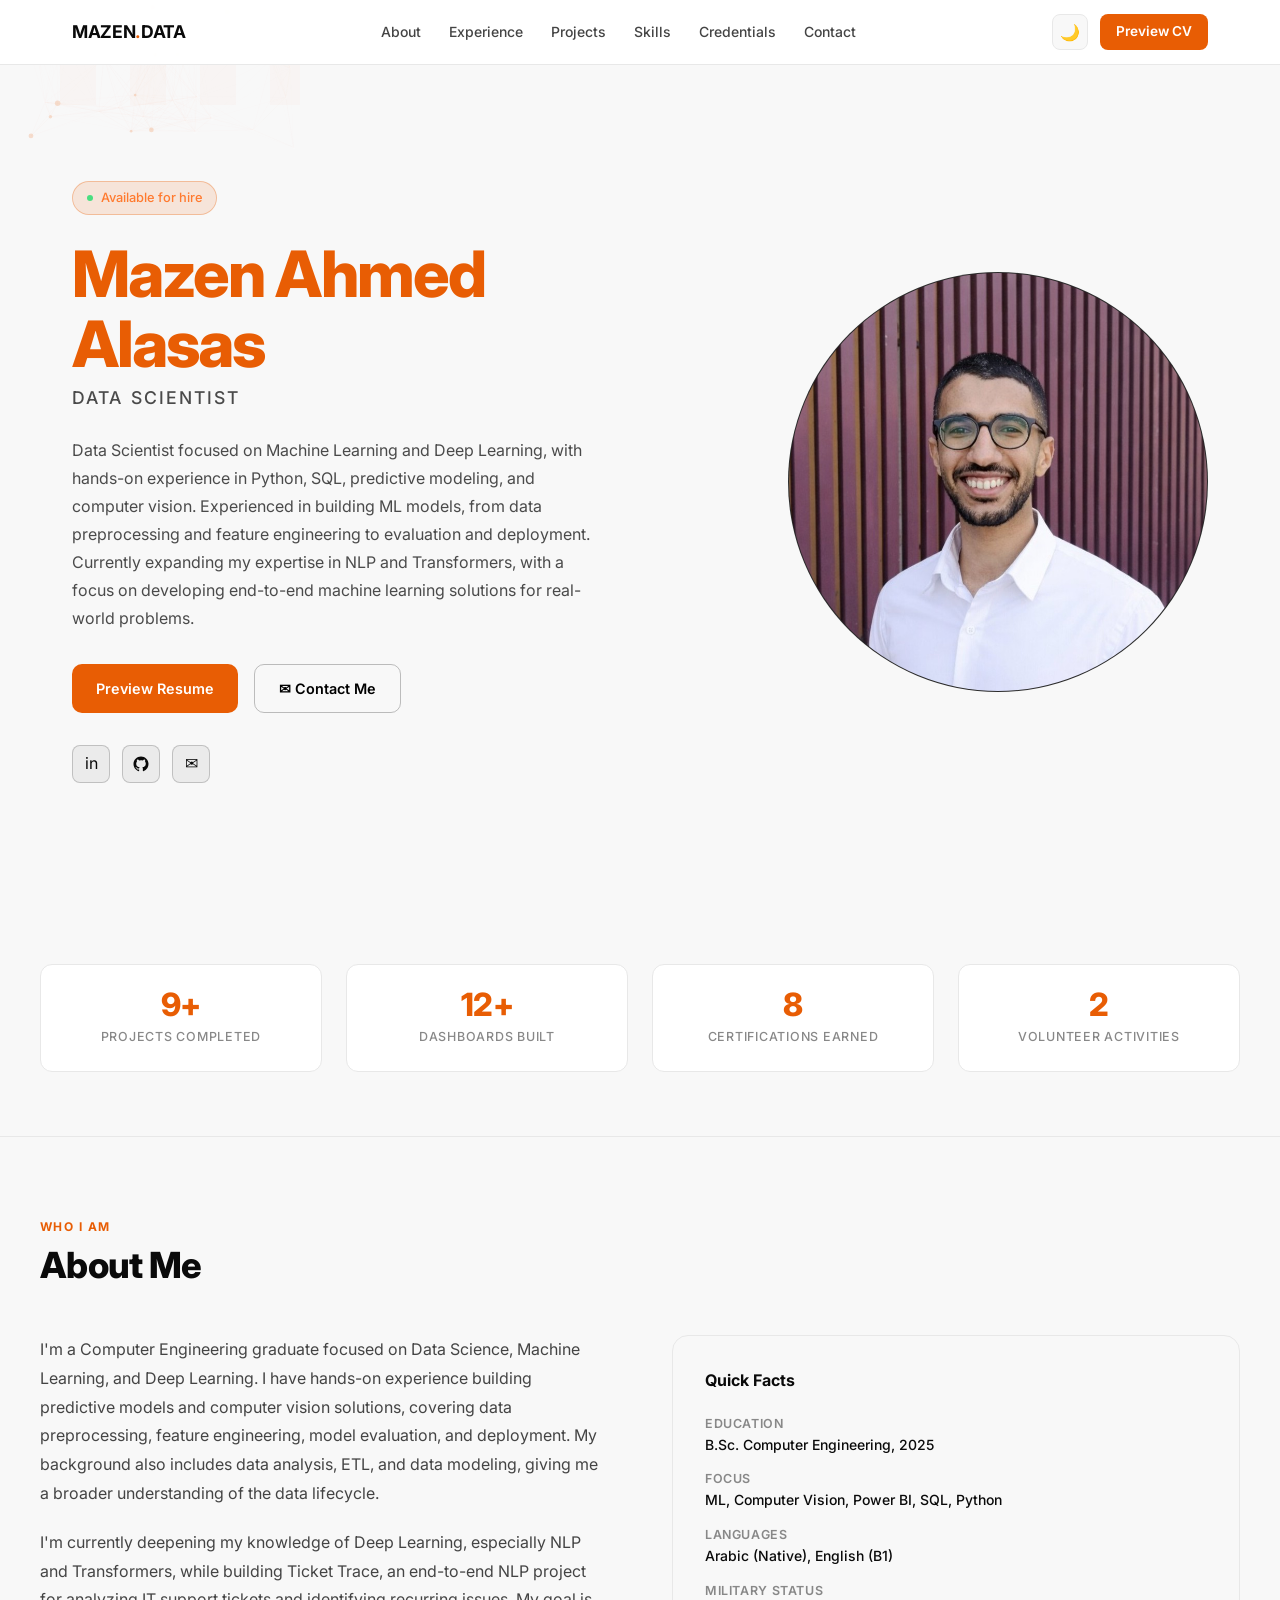
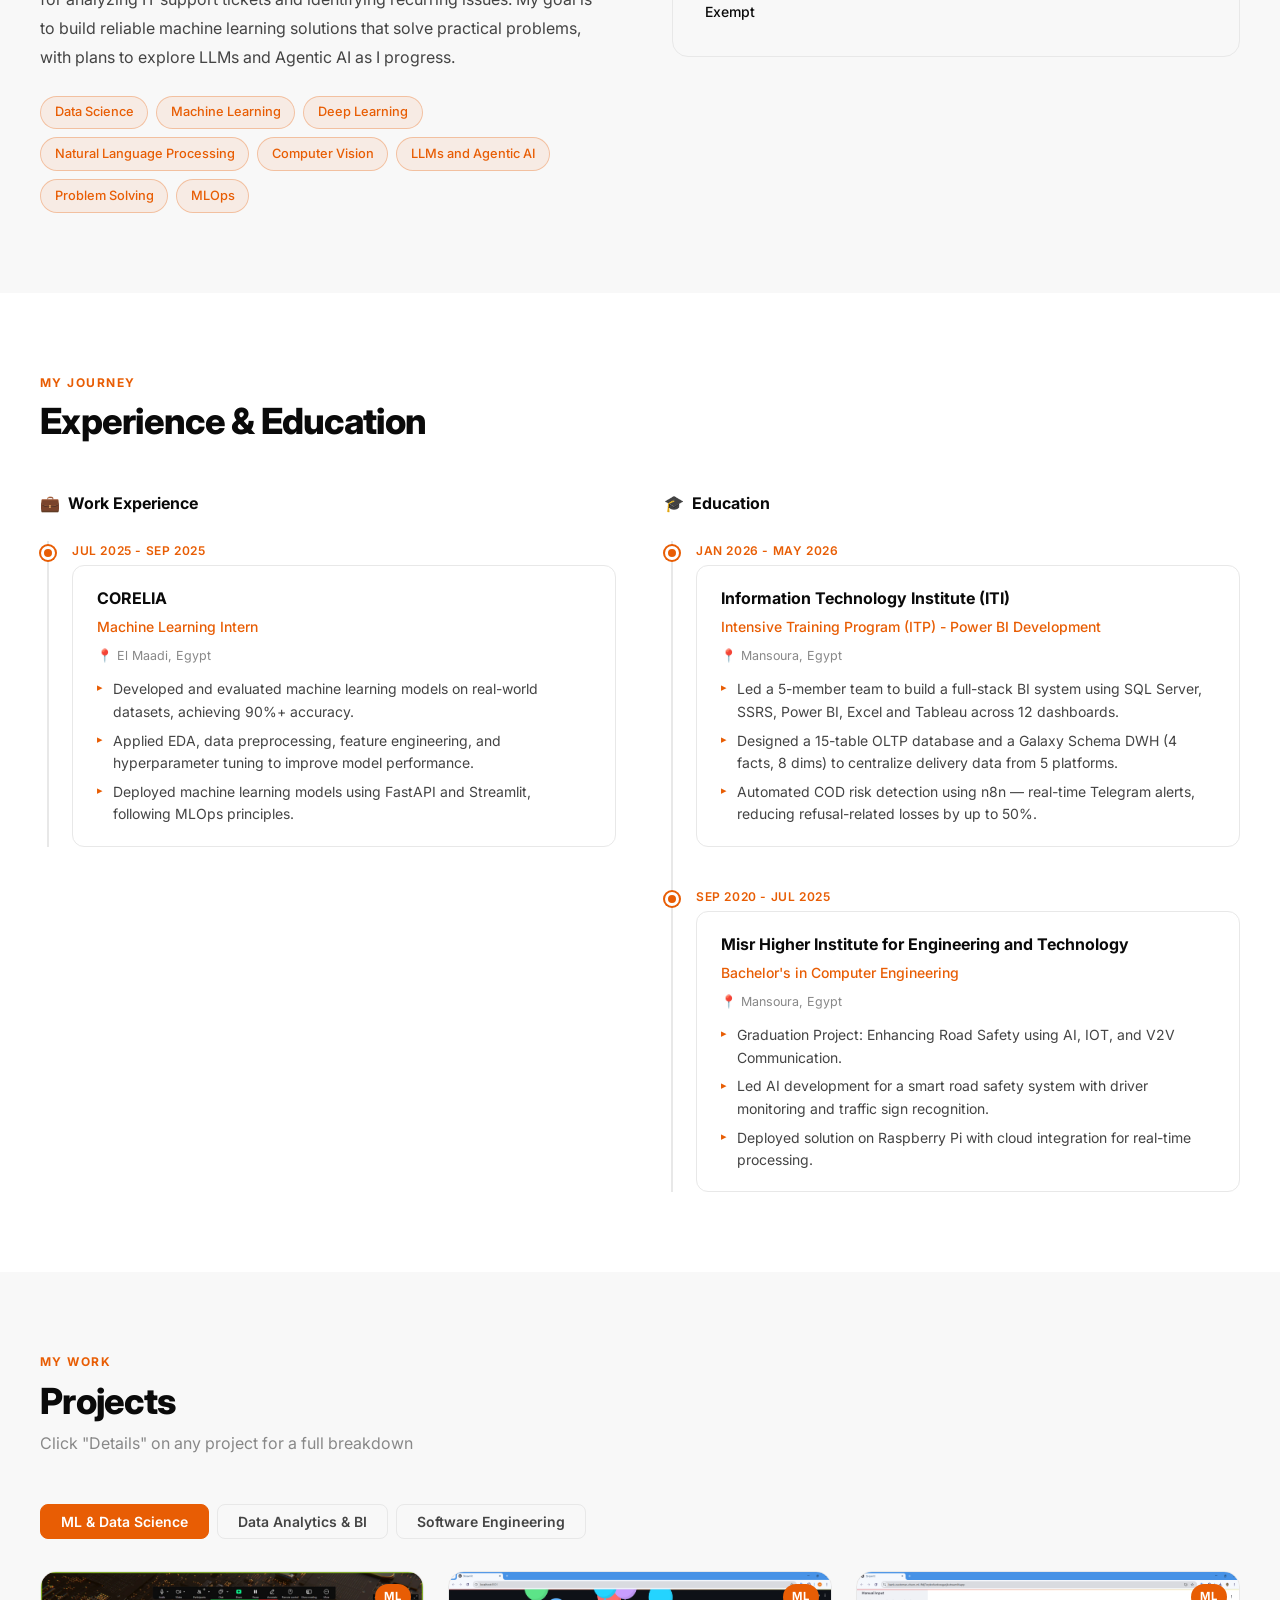
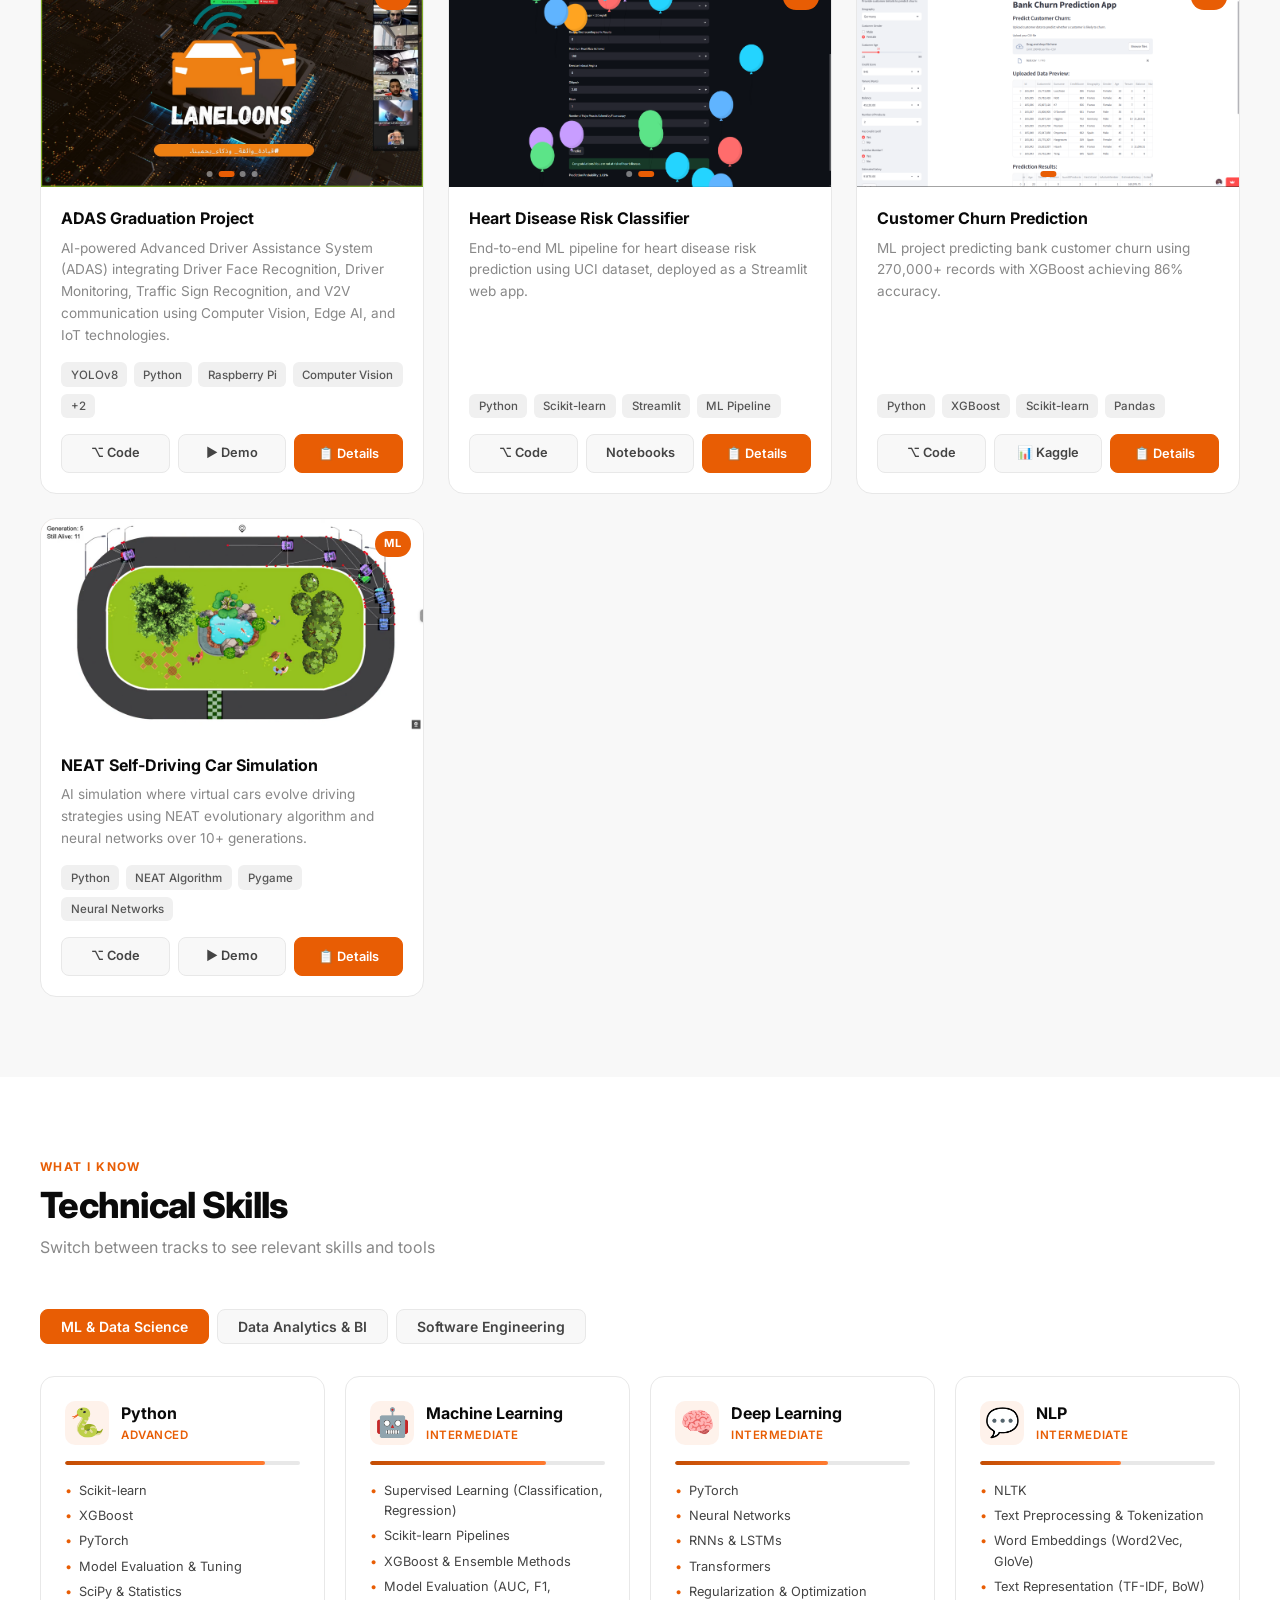
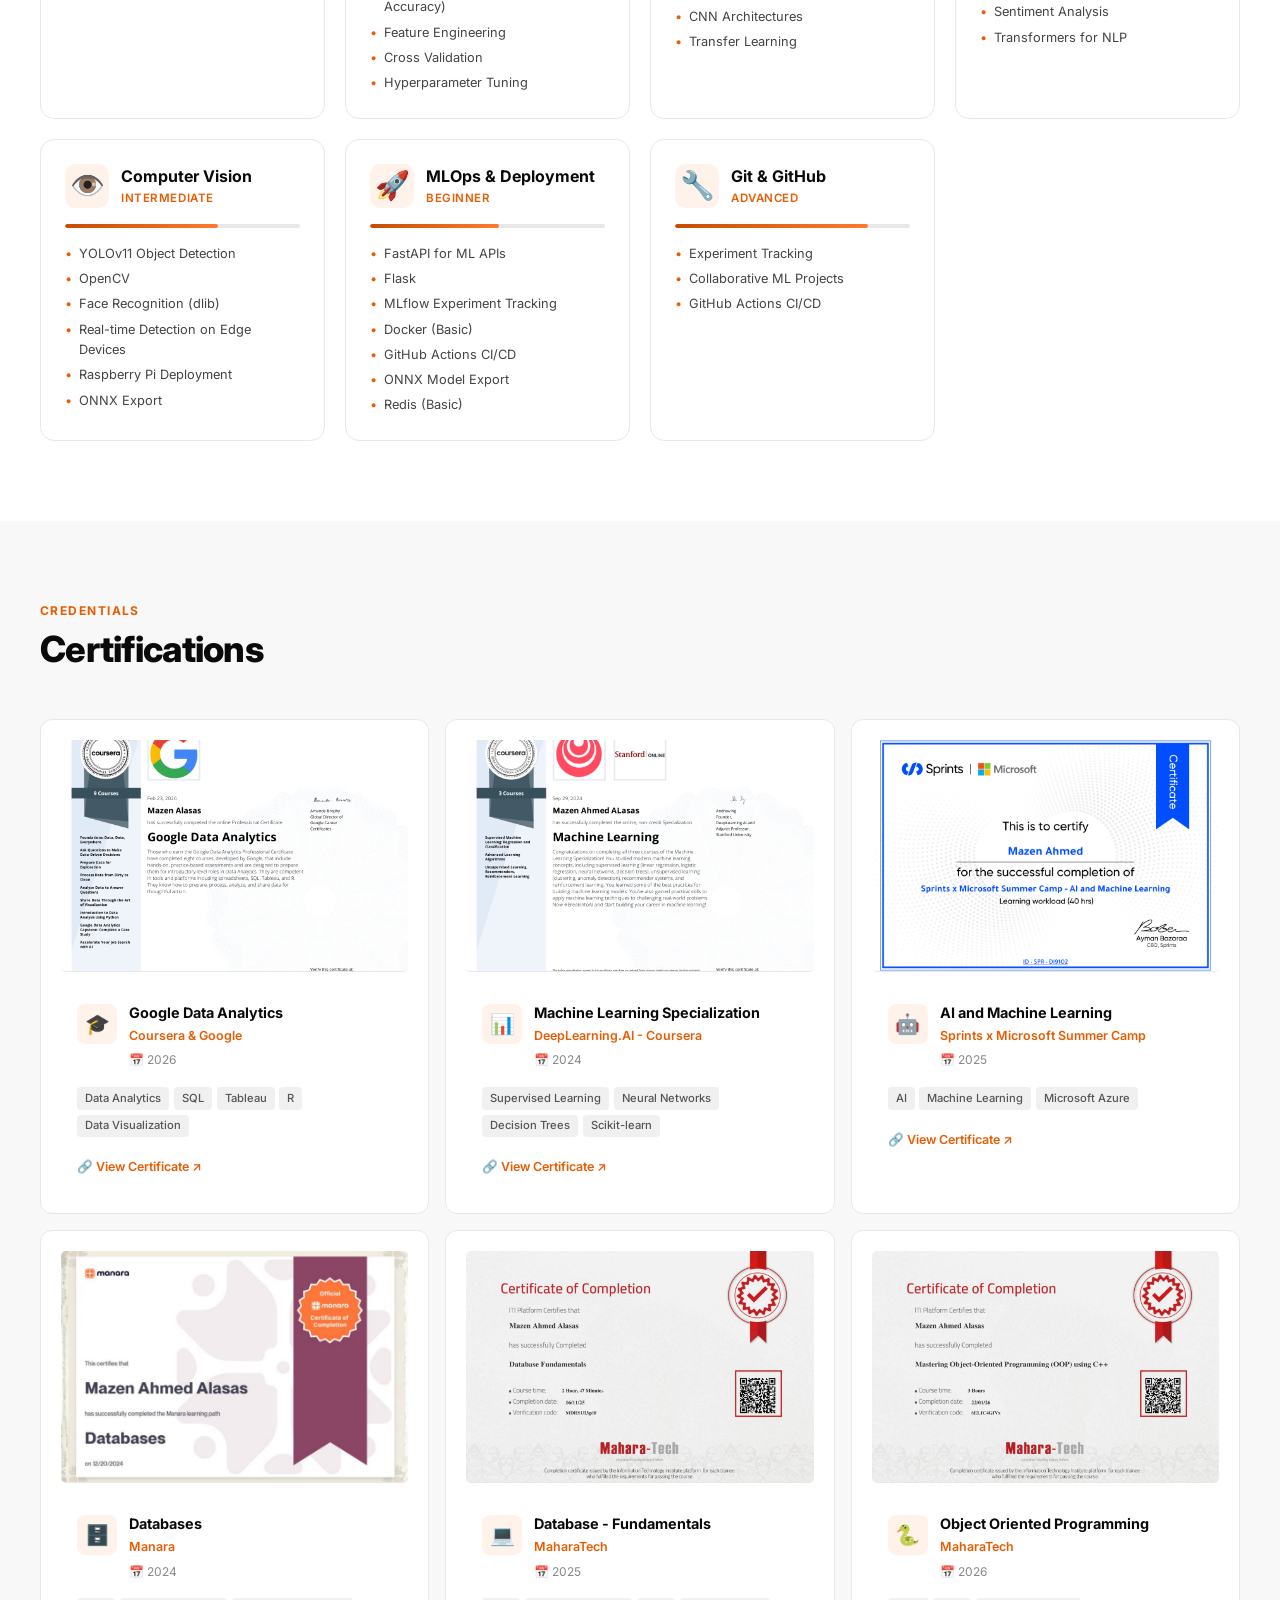
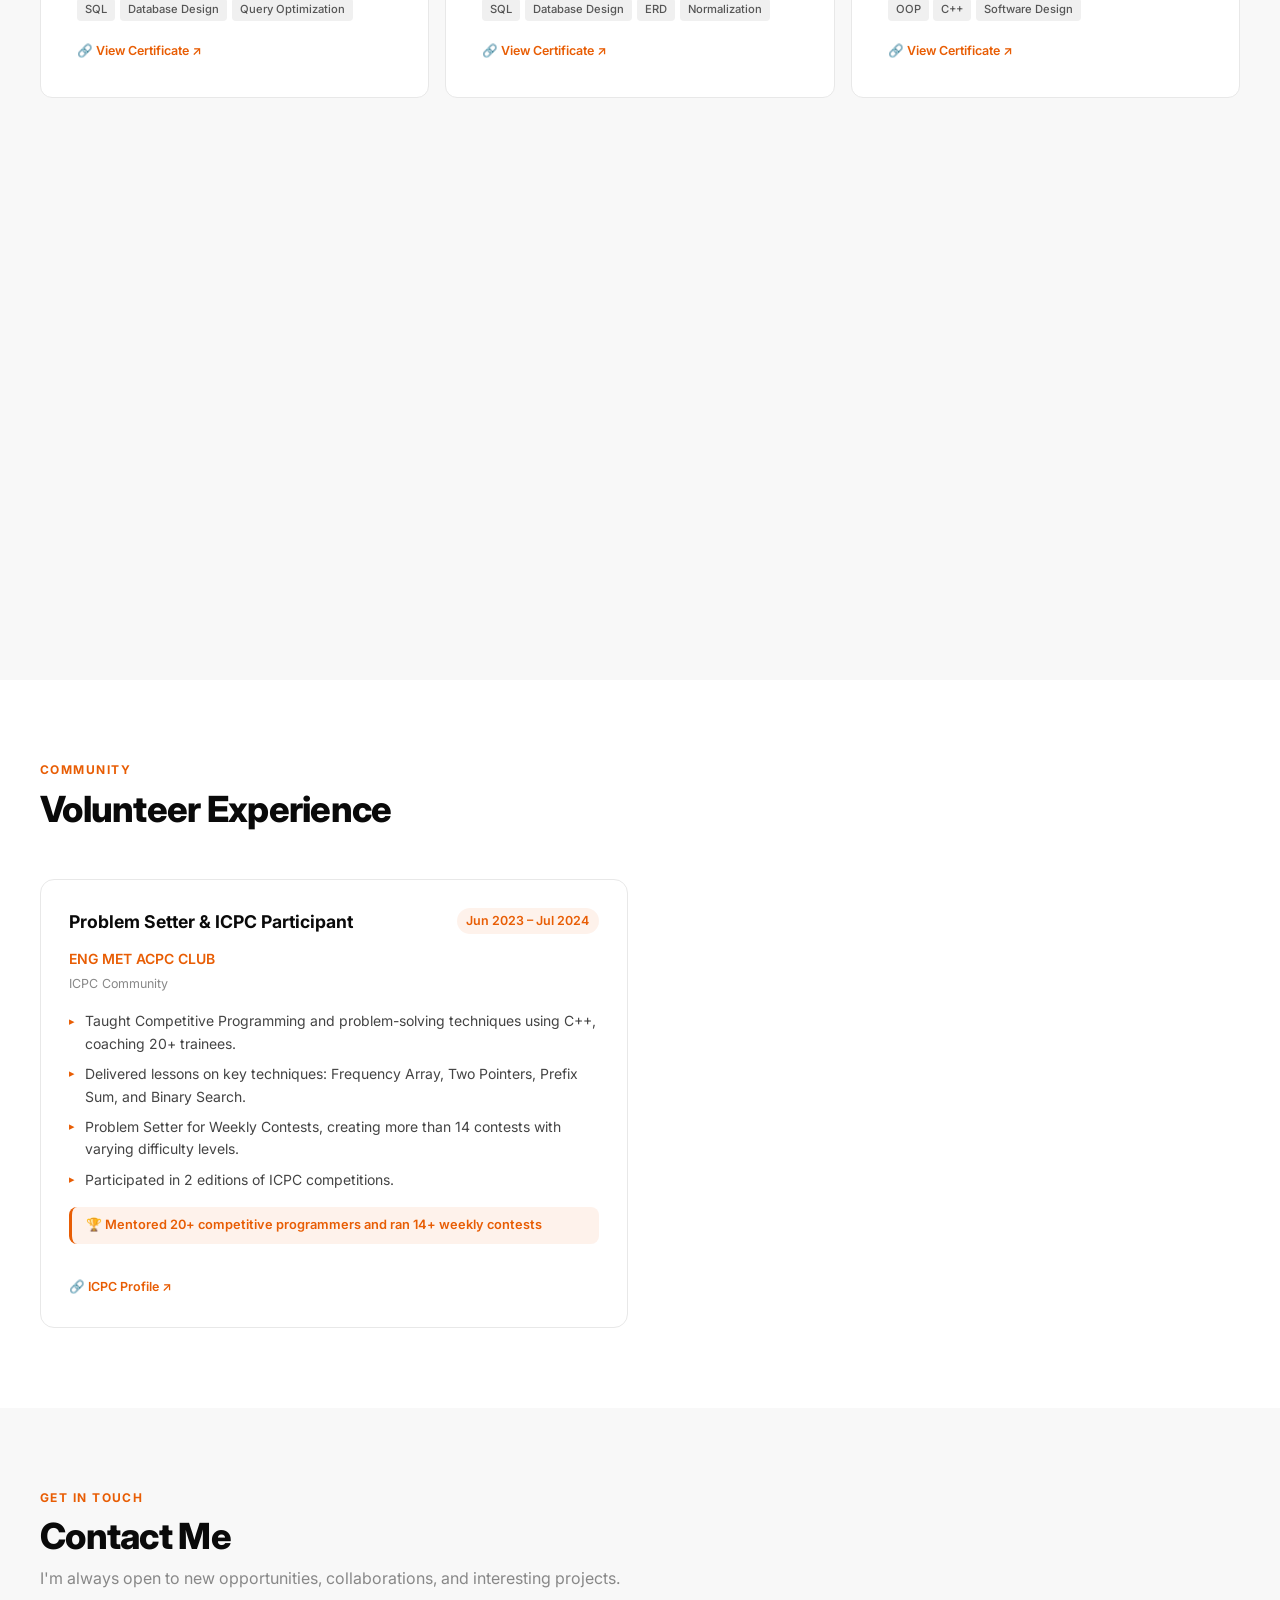
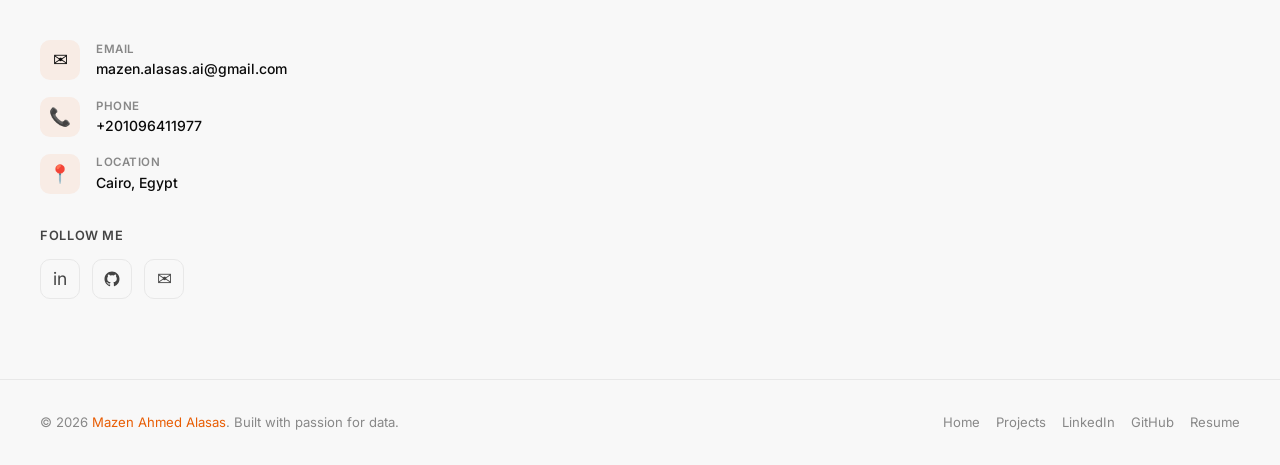
==== commit 30c80153: "Add the internship details" ====
--- a/index.html
+++ b/index.html
@@ -5,7 +5,7 @@
   <meta name="viewport" content="width=device-width, initial-scale=1.0">
   <link rel="icon" type="image/png" href="assets/icon.png">
   <title>Mazen Alasas</title>
-  <meta name="description" content="Portfolio of Mazen Ahmed Alasas – Data Analyst & BI Developer specializing in Power BI, SQL, Python and data visualization.">
+  <meta name="description" content="Portfolio of Mazen Ahmed Alasas - Data Scientist | ML, Computer Vision, Power BI, SQL, Python">
   <link rel="preconnect" href="https://fonts.googleapis.com">
   <link href="https://fonts.googleapis.com/css2?family=Inter:wght@400;500;600;700;800&display=swap" rel="stylesheet">
   <link rel="stylesheet" href="css/style.css">
@@ -54,7 +54,7 @@
         <span id="hero-name-first">Mazen Ahmed</span><br>
         <span id="hero-name-last" style="color:var(--accent)">Alasas</span>
       </h1>
-      <div class="hero-title" id="hero-title">Data Scientist & BI Developer</div>
+      <div class="hero-title" id="hero-title">Data Scientist</div>
       <p class="hero-desc" id="hero-desc"></p>
       <div class="hero-actions">
         <a href="assets/Mazen_Alasas_CV.pdf" target="_blank" class="btn-primary" id="hero-cv-btn">
@@ -68,20 +68,18 @@
           <svg width="18" height="18" viewBox="0 0 24 24" fill="currentColor"><path d="M12 2C6.477 2 2 6.484 2 12.017c0 4.425 2.865 8.18 6.839 9.504.5.092.682-.217.682-.483 0-.237-.008-.868-.013-1.703-2.782.605-3.369-1.343-3.369-1.343-.454-1.158-1.11-1.466-1.11-1.466-.908-.62.069-.608.069-.608 1.003.07 1.531 1.032 1.531 1.032.892 1.53 2.341 1.088 2.91.832.092-.647.35-1.088.636-1.338-2.22-.253-4.555-1.113-4.555-4.951 0-1.093.39-1.988 1.029-2.688-.103-.253-.446-1.272.098-2.65 0 0 .84-.27 2.75 1.026A9.564 9.564 0 0112 6.844c.85.004 1.705.115 2.504.337 1.909-1.296 2.747-1.027 2.747-1.027.546 1.379.202 2.398.1 2.651.64.7 1.028 1.595 1.028 2.688 0 3.848-2.339 4.695-4.566 4.943.359.309.678.92.678 1.855 0 1.338-.012 2.419-.012 2.747 0 .268.18.58.688.482A10.019 10.019 0 0022 12.017C22 6.484 17.522 2 12 2z"/></svg>
         </a>
         <a href="#" id="hero-email" class="social-icon" title="Email">✉</a>
-        <div class="social-location" style="display:none">📍 <span id="hero-location">Damietta, Egypt</span></div>
+        <div class="social-location" style="display:none">📍 <span id="hero-location">Cairo, Egypt</span></div>
       </div>
     </div>
 
     <div class="hero-photo-wrap">
       <div class="hero-photo-frame">
-        <!-- <img id="hero-photo-img" src="assets/profile.jpg" alt="Mazen Alasas" style="display:none"> -->
         <img id="hero-photo-img" src="assets/profile.jpg" alt="Mazen Alasas">
         <div class="hero-photo-placeholder" id="hero-photo-placeholder">
           <span>👤</span>
           <p>Add profile photo</p>
         </div>
       </div>
-      <!-- <div class="hero-status-card"> -->
       <div class="hero-status-card" style="display:none">
         <div>
           <div class="hero-status-label">Currently</div>
